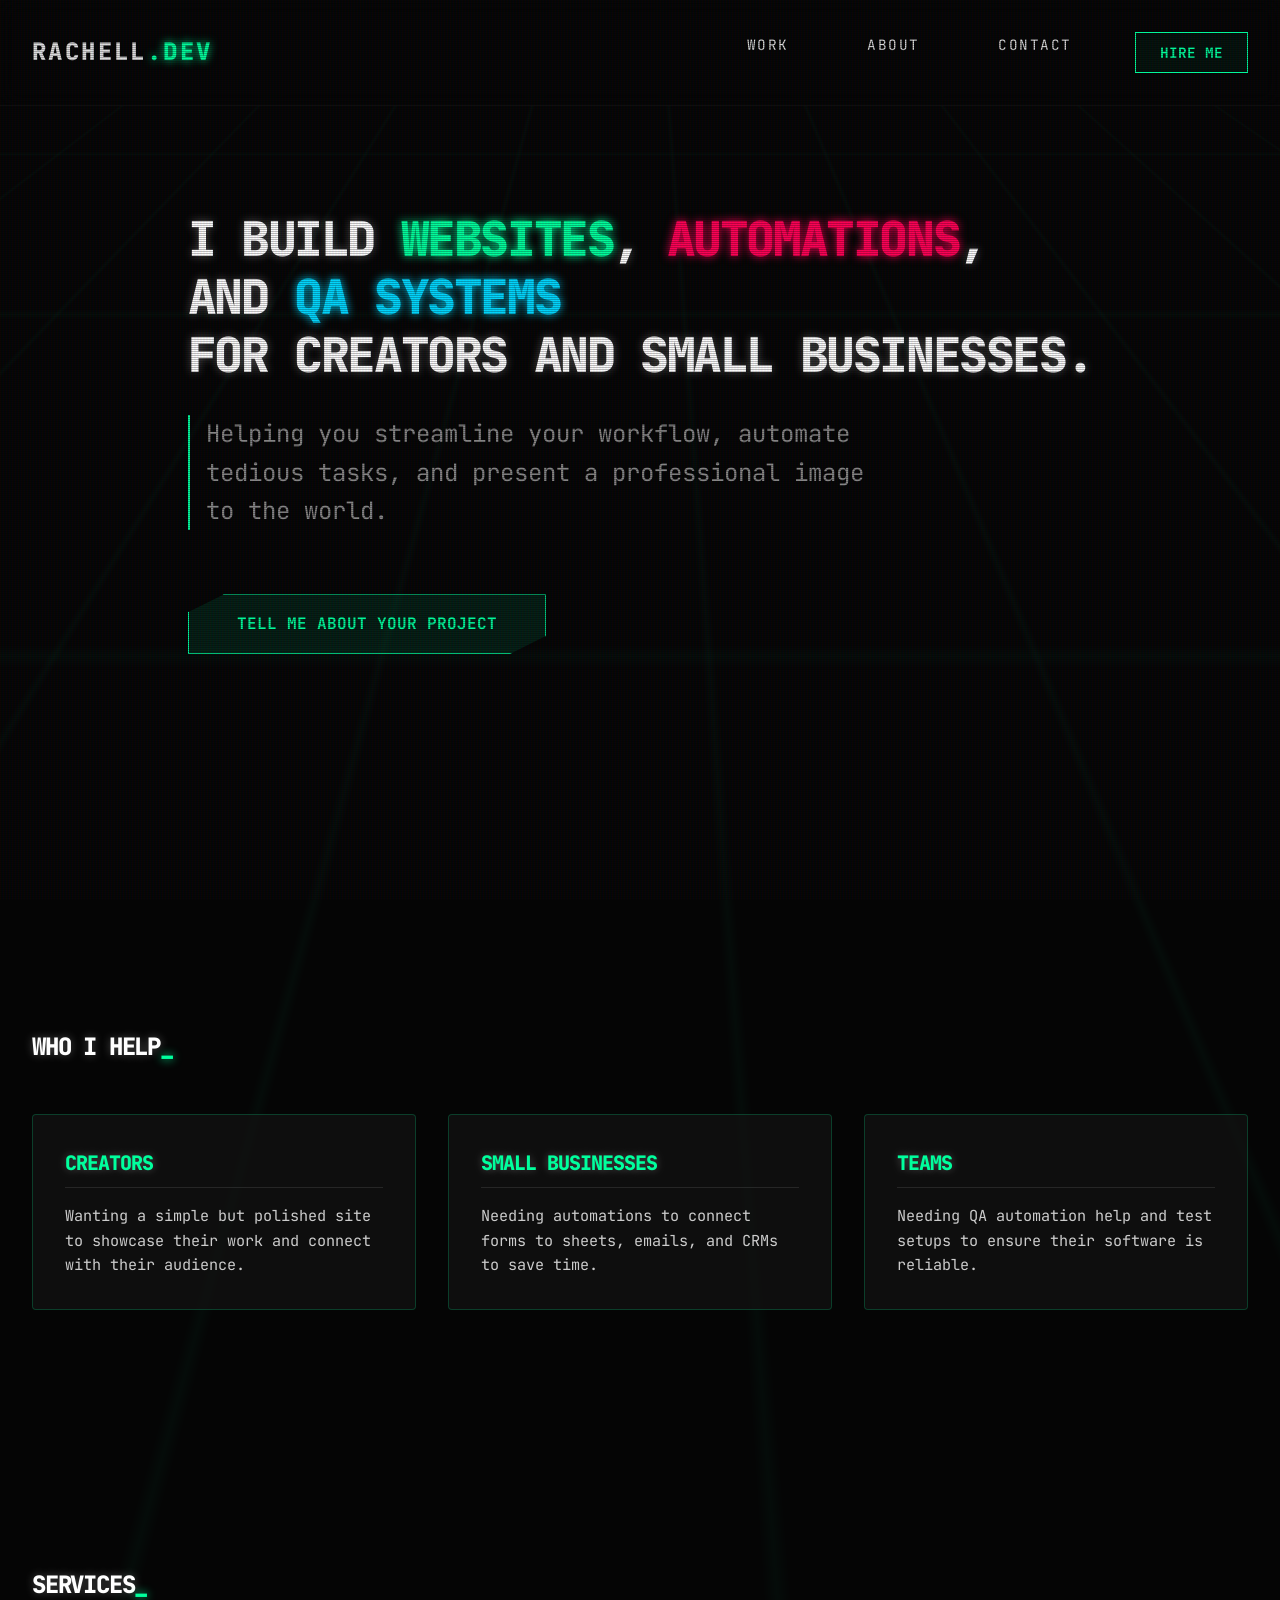
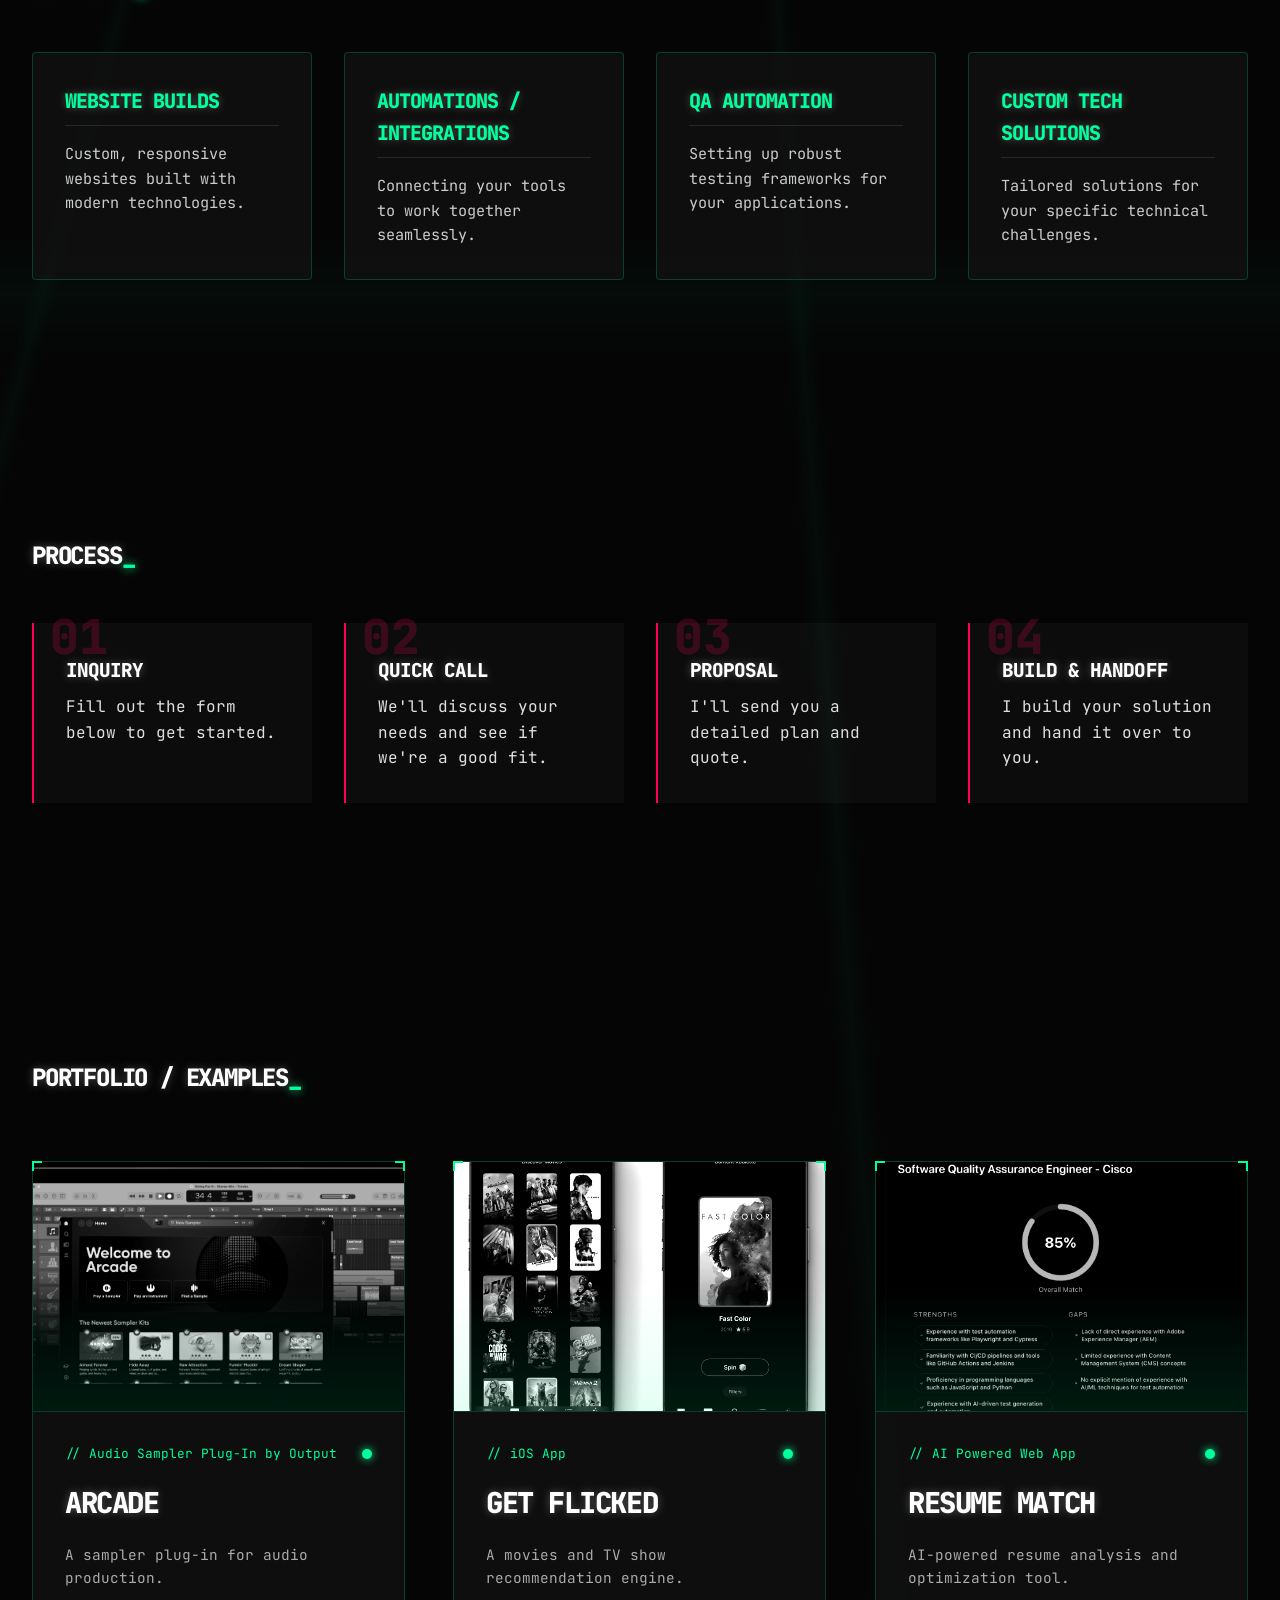
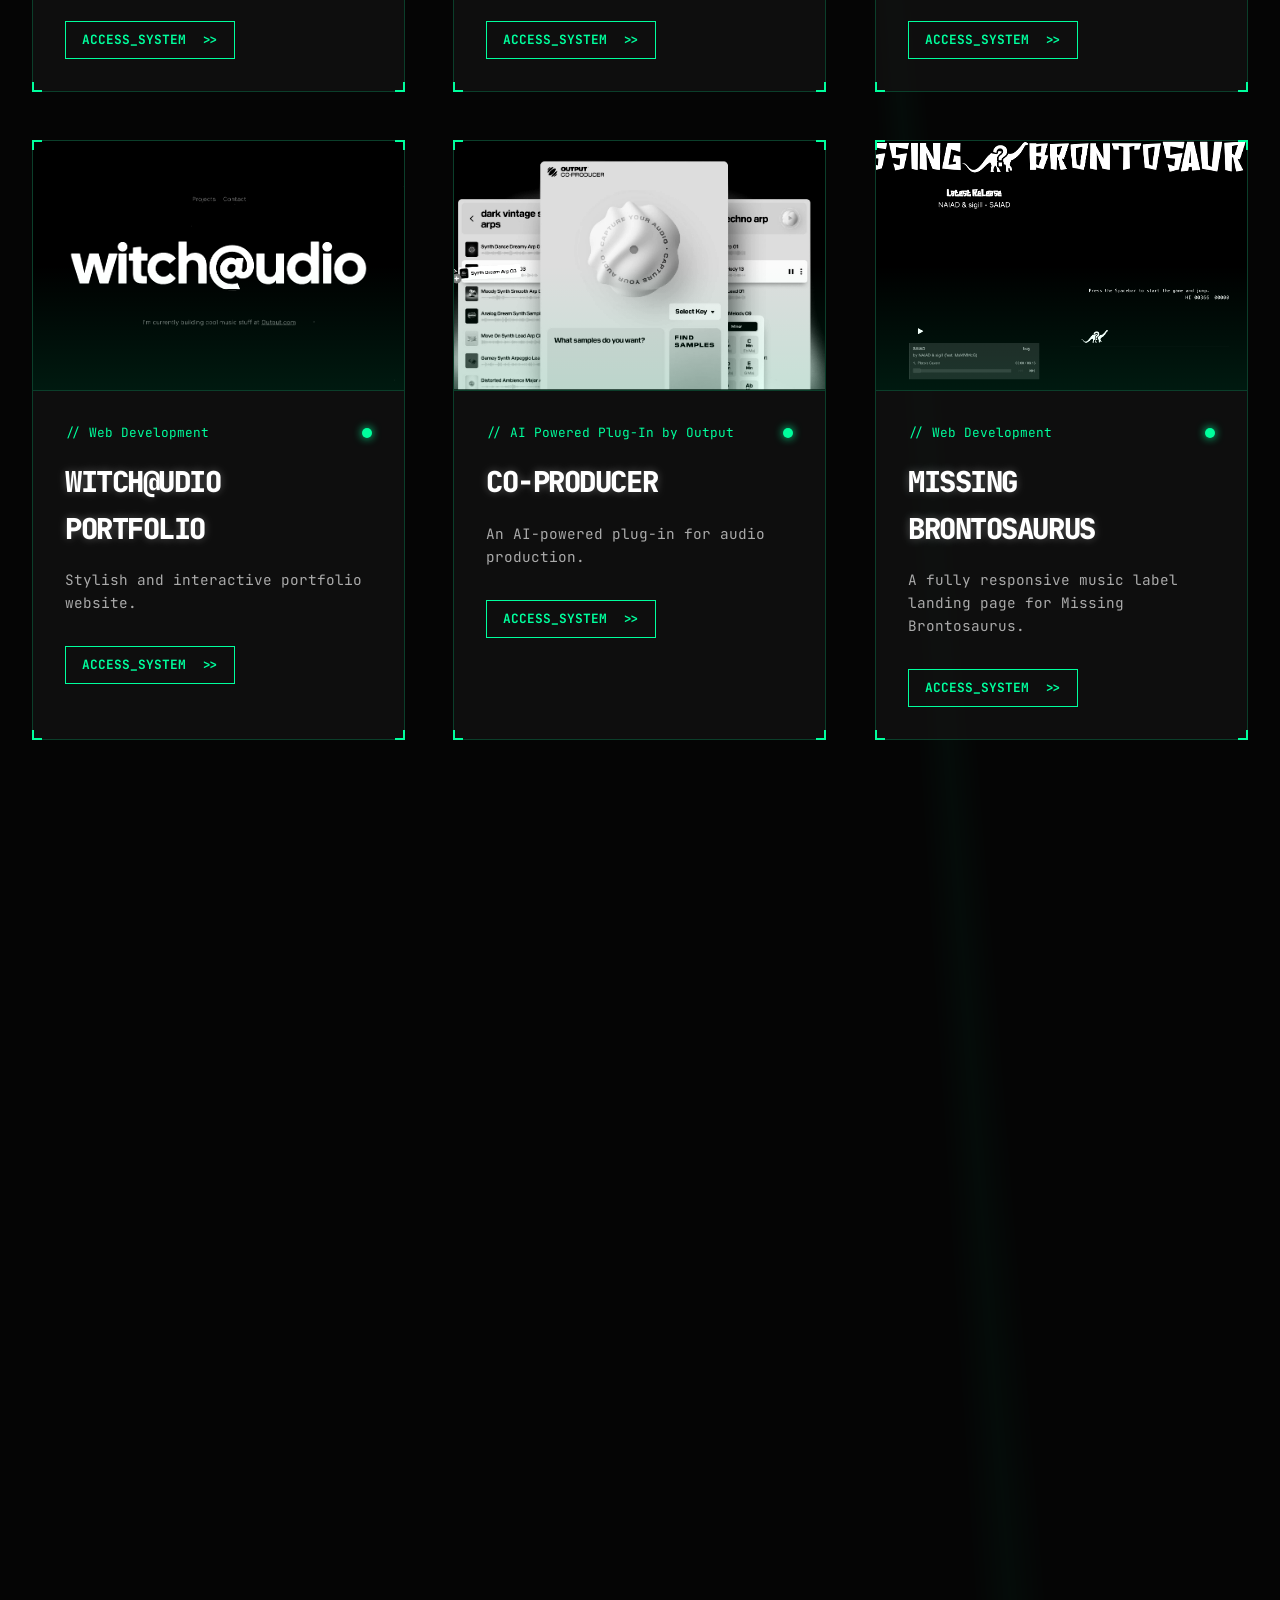
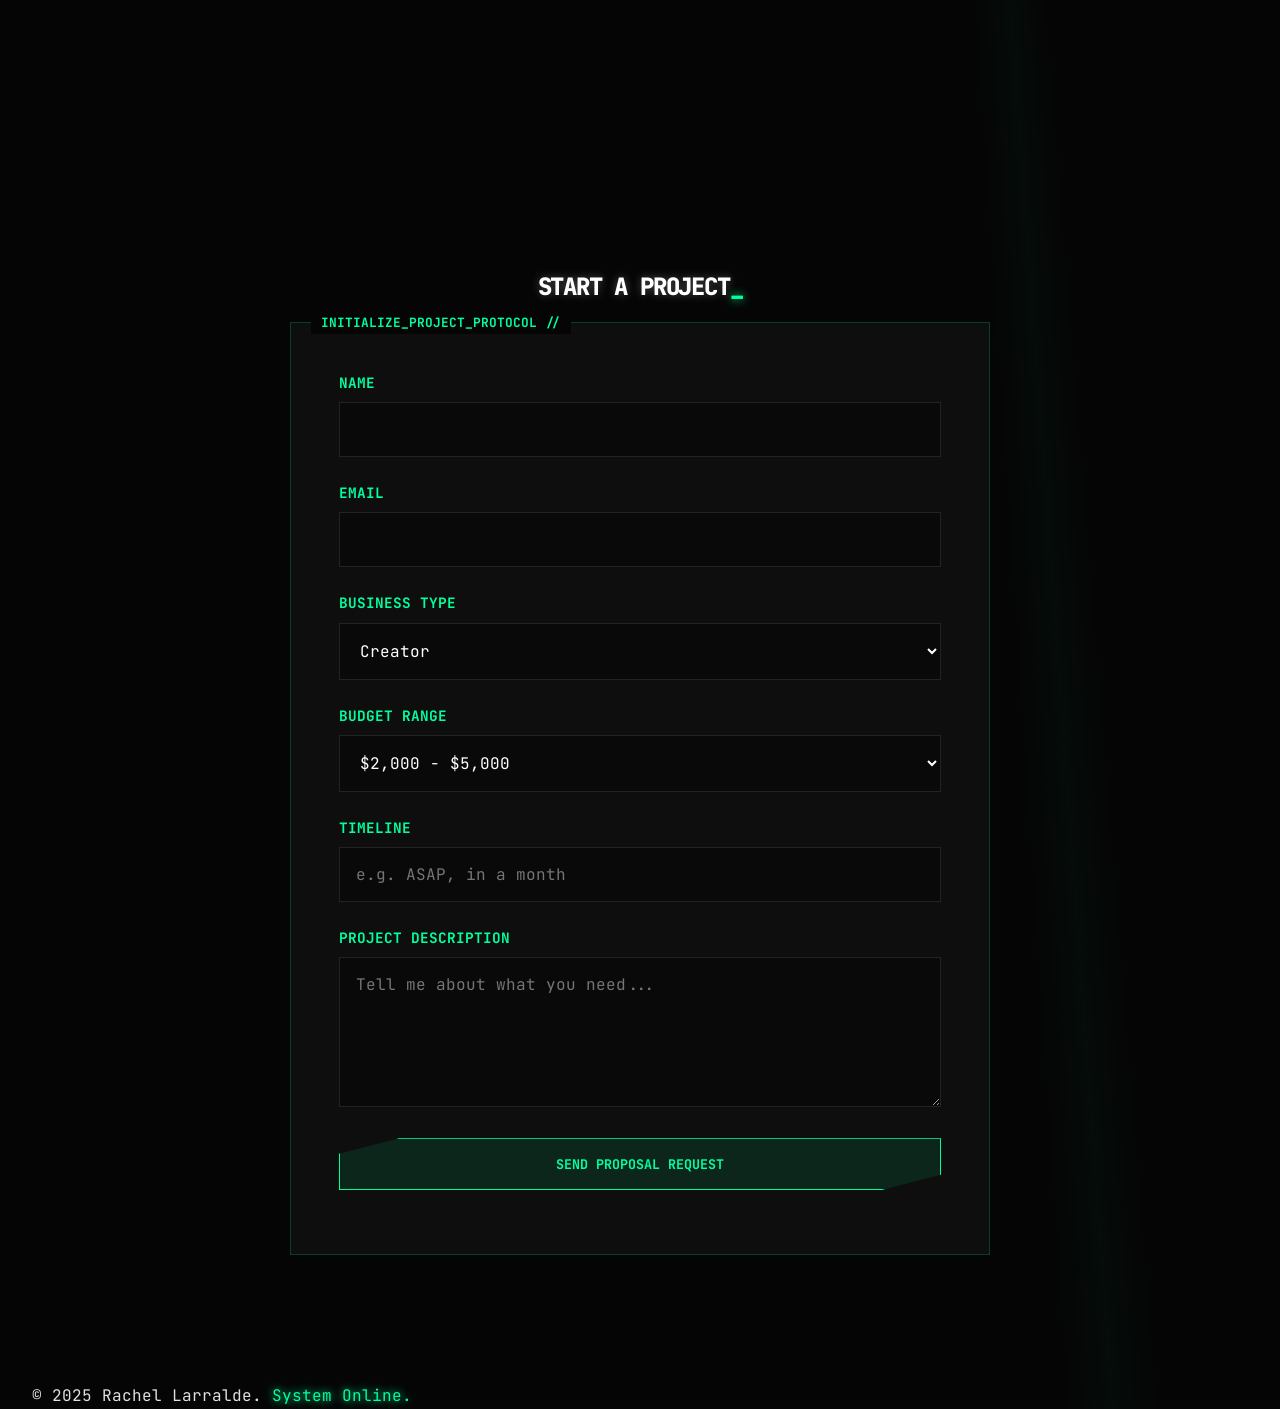
==== hire-me/index.html @ e7a59b4c "feat: add dedicated 'Hire Me' page with contact form, n8n workflow integration, and supporting style" ====
<!DOCTYPE html>
<html lang="en">

<head>
    <meta charset="UTF-8" />
    <meta name="viewport" content="width=device-width, initial-scale=1.0" />
    <meta name="description" content="Hire Rachel Larralde for web development, automations, and QA systems." />
    <meta name="author" content="Rachel Larralde" />
    <link rel="icon" href="/favicon.png" />
    <title>Hire Me | Rachell.dev</title>
    <!-- Google Fonts - Space Mono -->
    <link rel="preconnect" href="https://fonts.googleapis.com" />
    <link rel="preconnect" href="https://fonts.gstatic.com" crossorigin />
    <link href="https://fonts.googleapis.com/css2?family=Space+Mono:ital,wght@0,400;0,700;1,400&display=swap"
        rel="stylesheet" />
    <!-- New Modern Styles -->
    <link rel="stylesheet" href="../css/modern-styles.css" />
</head>

<body>
    <header class="site-header">
        <div class="container">
            <div class="header-content">
                <div class="logo">
                    <a href="/" class="logo-link">
                        <span class="logo-text">RACHELL<span class="text-accent">.DEV</span></span>
                    </a>
                </div>
                <nav class="main-nav">
                    <ul class="nav-list">
                        <li class="nav-item"><a href="/#work" class="nav-link">WORK</a></li>
                        <li class="nav-item"><a href="/#about" class="nav-link">ABOUT</a></li>
                        <li class="nav-item"><a href="#form" class="nav-link">CONTACT</a></li>
                        <li class="nav-item"><a href="/hire-me/" class="nav-btn">HIRE ME</a></li>
                    </ul>
                </nav>
            </div>
        </div>
    </header>

    <main>
        <section id="hero" class="hero-section">
            <div class="container">
                <div class="hero-content">
                    <h1 class="hero-title" style="font-size: 3rem; line-height: 1.2;">
                        I build <span class="text-accent">websites</span>, <span
                            class="text-secondary">automations</span>, <br>and <span class="text-tertiary">QA
                            systems</span><br> for creators and small businesses.
                    </h1>
                    <p class="hero-tagline">
                        Helping you streamline your workflow, automate tedious tasks, and present a professional image
                        to the world.
                    </p>
                    <div class="hero-cta">
                        <a href="#form" class="btn">Tell me about your project</a>
                    </div>

                    <!-- Decorative Elements -->
                    <div class="hero-decoration">
                        <!-- Can add SVG or CSS shapes here later -->
                    </div>
                </div>
            </div>
        </section>

        <section id="who-i-help">
            <div class="container">
                <h2 class="section-title">WHO I HELP<span class="text-accent">_</span></h2>
                <div class="services-grid">
                    <div class="service-card">
                        <h3 class="service-title">Creators</h3>
                        <p class="service-description">Wanting a simple but polished site to showcase their work and
                            connect with their audience.</p>
                    </div>
                    <div class="service-card">
                        <h3 class="service-title">Small Businesses</h3>
                        <p class="service-description">Needing automations to connect forms to sheets, emails, and CRMs
                            to save time.</p>
                    </div>
                    <div class="service-card">
                        <h3 class="service-title">Teams</h3>
                        <p class="service-description">Needing QA automation help and test setups to ensure their
                            software is reliable.</p>
                    </div>
                </div>
            </div>
        </section>

        <section id="services">
            <div class="container">
                <h2 class="section-title">SERVICES<span class="text-accent">_</span></h2>
                <div class="services-grid">
                    <div class="service-card">
                        <h3 class="service-title">Website Builds</h3>
                        <p class="service-description">Custom, responsive websites built with modern technologies.</p>
                    </div>
                    <div class="service-card">
                        <h3 class="service-title">Automations / Integrations</h3>
                        <p class="service-description">Connecting your tools to work together seamlessly.</p>
                    </div>
                    <div class="service-card">
                        <h3 class="service-title">QA Automation</h3>
                        <p class="service-description">Setting up robust testing frameworks for your applications.</p>
                    </div>
                    <div class="service-card">
                        <h3 class="service-title">Custom Tech Solutions</h3>
                        <p class="service-description">Tailored solutions for your specific technical challenges.</p>
                    </div>
                </div>
            </div>
        </section>

        <section id="process">
            <div class="container">
                <h2 class="section-title">PROCESS<span class="text-accent">_</span></h2>
                <div class="process-steps">
                    <div class="process-step">
                        <h3 class="process-title">Inquiry</h3>
                        <p>Fill out the form below to get started.</p>
                    </div>
                    <div class="process-step">
                        <h3 class="process-title">Quick Call</h3>
                        <p>We'll discuss your needs and see if we're a good fit.</p>
                    </div>
                    <div class="process-step">
                        <h3 class="process-title">Proposal</h3>
                        <p>I'll send you a detailed plan and quote.</p>
                    </div>
                    <div class="process-step">
                        <h3 class="process-title">Build & Handoff</h3>
                        <p>I build your solution and hand it over to you.</p>
                    </div>
                </div>
            </div>
        </section>

        <section id="portfolio" class="work-section">
            <div class="container">
                <h2 class="section-title">PORTFOLIO / EXAMPLES<span class="text-accent">_</span></h2>
                <div id="projects-grid" class="projects-grid">
                    <!-- Placeholder for projects loaded by JS -->
                    <p>Loading examples...</p>
                </div>
            </div>
        </section>

        <section id="faq">
            <div class="container">
                <h2 class="section-title">FAQ<span class="text-accent">_</span></h2>
                <div class="faq-grid">
                    <div class="faq-item">
                        <span class="faq-question">What is your typical timeline?</span>
                        <p class="faq-answer">Timelines vary by project, but simple sites take 1-2 weeks, while complex
                            automations or QA setups may take 3-4 weeks.</p>
                    </div>
                    <div class="faq-item">
                        <span class="faq-question">What is your pricing ballpark?</span>
                        <p class="faq-answer">I offer project-based pricing generally ranging from $2k to $10k. Cost is
                            dependent on scope and complexity, and I am always open to negotiation to find a solution
                            that works for you.</p>
                    </div>
                    <div class="faq-item">
                        <span class="faq-question">What is your tech stack?</span>
                        <p class="faq-answer">I can code in any tech stack that the project needs. Whether it's modern
                            web frameworks, specific backend languages, or unique automation tools, I adapt to what your
                            project requires.</p>
                    </div>
                    <div class="faq-item">
                        <span class="faq-question">How do you work?</span>
                        <p class="faq-answer">I work asynchronously with regular updates. Communication is key.</p>
                    </div>
                </div>
            </div>
        </section>

        <section id="form" class="contact-section" style="display: block; padding-top: 4rem;">
            <div class="container">
                <h2 class="section-title" style="text-align: center;">START A PROJECT<span class="text-accent">_</span>
                </h2>
                <div class="hire-form-container">
                    <form id="hire-me-form">
                        <div class="form-group">
                            <label class="form-label">Name</label>
                            <input type="text" name="name" class="form-input" required>
                        </div>
                        <div class="form-group">
                            <label class="form-label">Email</label>
                            <input type="email" name="email" class="form-input" required>
                        </div>
                        <div class="form-group">
                            <label class="form-label">Business Type</label>
                            <select name="businessType" class="form-select">
                                <option value="creator">Creator</option>
                                <option value="small-business">Small Business</option>
                                <option value="team">Team / Company</option>
                                <option value="other">Other</option>
                            </select>
                        </div>
                        <div class="form-group">
                            <label class="form-label">Budget Range</label>
                            <select name="budget" class="form-select">
                                <option value="$2,000 - $5,000">$2,000 - $5,000</option>
                                <option value="$5,000 - $10,000">$5,000 - $10,000</option>
                                <option value="$10,000+">$10,000+</option>
                                <option value="Negotiable">Negotiable</option>
                            </select>
                        </div>
                        <div class="form-group">
                            <label class="form-label">Timeline</label>
                            <input type="text" name="timeline" class="form-input" placeholder="e.g. ASAP, in a month">
                        </div>
                        <div class="form-group">
                            <label class="form-label">Project Description</label>
                            <textarea name="message" class="form-textarea"
                                placeholder="Tell me about what you need..."></textarea>
                        </div>
                        <button type="submit" class="btn" id="submit-btn" style="width: 100%;">SEND PROPOSAL REQUEST</button>
                        <div id="form-status" style="margin-top: 1rem; text-align: center;"></div>
                    </form>
                </div>
            </div>
        </section>

        <script>
            // N8N Webhook URL - Replace with your actual production webhook URL
            const N8N_WEBHOOK_URL = 'https://rachelldev.app.n8n.cloud/webhook/hire-me';

            document.getElementById('hire-me-form').addEventListener('submit', async (e) => {
                e.preventDefault();

                const form = e.target;
                const submitBtn = document.getElementById('submit-btn');
                const statusDiv = document.getElementById('form-status');

                // Disable button and show loading
                submitBtn.disabled = true;
                submitBtn.textContent = 'SENDING...';
                statusDiv.innerHTML = '';

                // Collect form data
                const formData = new FormData(form);
                const data = {
                    name: formData.get('name'),
                    email: formData.get('email'),
                    businessType: formData.get('businessType'),
                    budget: formData.get('budget'),
                    timeline: formData.get('timeline') || 'Not specified',
                    message: formData.get('message') || 'No description provided'
                };

                try {
                    const response = await fetch(N8N_WEBHOOK_URL, {
                        method: 'POST',
                        headers: {
                            'Content-Type': 'application/json',
                        },
                        body: JSON.stringify(data)
                    });

                    const result = await response.json();

                    if (response.ok && result.success) {
                        statusDiv.innerHTML = '<p style="color: var(--color-accent);">✓ ' + result.message + '</p>';
                        form.reset();
                    } else {
                        throw new Error(result.message || 'Something went wrong');
                    }
                } catch (error) {
                    statusDiv.innerHTML = '<p style="color: #ff6b6b;">✗ ' + error.message + '. You can also email me directly at <a href="mailto:hello@rachell.dev" style="color: var(--color-accent);">hello@rachell.dev</a></p>';
                } finally {
                    submitBtn.disabled = false;
                    submitBtn.textContent = 'SEND PROPOSAL REQUEST';
                }
            });
        </script>
    </main>

    <footer class="site-footer">
        <div class="container">
            <p>&copy; 2025 Rachel Larralde. <span class="text-accent">System Online.</span></p>
        </div>
    </footer>

    <script src="../js/modern-main.js" type="module"></script>
</body>

</html>
---- css/modern-styles.css ----
/* Modern Portfolio Styles - Cyberpunk/Terminal Theme */
@import url('https://fonts.googleapis.com/css2?family=JetBrains+Mono:wght@400;700;800&display=swap');

:root {
    /* Color Palette */
    --bg-color: #050505;
    --text-color: #e0e0e0;
    --accent-primary: #00ff9d; /* Neon Green */
    --accent-secondary: #ff0055; /* Neon Red/Pink */
    --accent-tertiary: #00d8ff; /* Cyan */
    --grid-color: rgba(0, 255, 157, 0.05);
    --card-bg: rgba(20, 20, 20, 0.6);
    --card-border: rgba(0, 255, 157, 0.2);
    
    /* Typography */
    --font-mono: 'JetBrains Mono', 'Space Mono', monospace;
}

* {
    box-sizing: border-box;
    margin: 0;
    padding: 0;
}

body {
    background-color: var(--bg-color);
    color: var(--text-color);
    font-family: var(--font-mono);
    line-height: 1.6;
    overflow-x: hidden;
    cursor: crosshair; /* Cool cursor */
}

/* CRT Scanline Effect */
body::after {
    content: " ";
    display: block;
    position: fixed;
    top: 0;
    left: 0;
    bottom: 0;
    right: 0;
    background: linear-gradient(rgba(18, 16, 16, 0) 50%, rgba(0, 0, 0, 0.25) 50%), linear-gradient(90deg, rgba(255, 0, 0, 0.06), rgba(0, 255, 0, 0.02), rgba(0, 0, 255, 0.06));
    z-index: 9999;
    background-size: 100% 2px, 3px 100%;
    pointer-events: none;
}

/* Background Grid Effect */
body::before {
    content: "";
    position: fixed;
    top: 0;
    left: 0;
    width: 100%;
    height: 100%;
    background-image: 
        linear-gradient(var(--grid-color) 1px, transparent 1px),
        linear-gradient(90deg, var(--grid-color) 1px, transparent 1px);
    background-size: 50px 50px;
    z-index: -1;
    pointer-events: none;
    transform: perspective(500px) rotateX(60deg) translateY(-100px) scale(2);
    transform-origin: top center;
    opacity: 0.5;
}

/* Typography Utilities */
h1, h2, h3, h4, h5, h6 {
    font-weight: 800;
    text-transform: uppercase;
    letter-spacing: -0.05em;
    margin-bottom: 1rem;
    color: #fff;
    text-shadow: 0 0 10px rgba(255, 255, 255, 0.3);
}

a {
    color: inherit;
    text-decoration: none;
    transition: all 0.3s ease;
}

.container {
    max-width: 1400px;
    margin: 0 auto;
    padding: 0 2rem;
}

/* Buttons */
.btn {
    display: inline-block;
    padding: 1rem 3rem;
    border: 1px solid var(--accent-primary);
    color: var(--accent-primary);
    font-family: var(--font-mono);
    font-weight: 700;
    text-transform: uppercase;
    cursor: pointer;
    transition: all 0.3s ease;
    background: rgba(0, 255, 157, 0.1);
    position: relative;
    overflow: hidden;
    clip-path: polygon(10% 0, 100% 0, 100% 70%, 90% 100%, 0 100%, 0 30%);
}

.btn:hover {
    background: var(--accent-primary);
    color: var(--bg-color);
    box-shadow: 0 0 30px rgba(0, 255, 157, 0.6);
    text-shadow: none;
}

.nav-btn {
    display: inline-block;
    padding: 0.5rem 1.5rem;
    border: 1px solid var(--accent-primary);
    color: var(--accent-primary);
    font-family: var(--font-mono);
    font-weight: 700;
    text-transform: uppercase;
    cursor: pointer;
    transition: all 0.3s ease;
    background: rgba(0, 255, 157, 0.05); /* Slightly less opaque than btn */
    font-size: 0.9rem;
}

.nav-btn:hover {
    background: var(--accent-primary);
    color: var(--bg-color);
    box-shadow: 0 0 15px rgba(0, 255, 157, 0.4);
}

/* Utility Classes */
.text-accent { color: var(--accent-primary); text-shadow: 0 0 10px var(--accent-primary); }
.text-secondary { color: var(--accent-secondary); text-shadow: 0 0 10px var(--accent-secondary); }
.text-tertiary { color: var(--accent-tertiary); text-shadow: 0 0 10px var(--accent-tertiary); }

/* Sections */
section {
    padding: 8rem 0;
    position: relative;
}

/* Header */
.site-header {
    padding: 2rem 0;
    position: fixed;
    top: 0;
    width: 100%;
    background: rgba(5, 5, 5, 0.8);
    backdrop-filter: blur(10px);
    z-index: 1000;
    border-bottom: 1px solid rgba(255, 255, 255, 0.05);
}

.header-content {
    display: flex;
    justify-content: space-between;
    align-items: center;
}

.logo-text {
    font-size: 1.5rem;
    font-weight: 800;
    letter-spacing: 0.1em;
}

.nav-list {
    display: flex;
    list-style: none;
    gap: 3rem;
}

.nav-link {
    font-size: 0.9rem;
    text-transform: uppercase;
    letter-spacing: 0.1em;
    position: relative;
}

.nav-link::before {
    content: '[';
    margin-right: 5px;
    opacity: 0;
    color: var(--accent-primary);
    transition: opacity 0.3s;
}

.nav-link::after {
    content: ']';
    margin-left: 5px;
    opacity: 0;
    color: var(--accent-primary);
    transition: opacity 0.3s;
}

.nav-link:hover::before,
.nav-link:hover::after {
    opacity: 1;
}

.nav-link:hover {
    color: var(--accent-primary);
    text-shadow: 0 0 10px var(--accent-primary);
}

/* Hero Section */
.hero-section {
    min-height: 100vh;
    display: flex;
    align-items: center;
    justify-content: center;
    text-align: left;
    padding-top: 100px;
    overflow: hidden;
}

.hero-title {
    font-size: 7rem;
    line-height: 0.9;
    margin-bottom: 2rem;
    position: relative;
    z-index: 2;
}

.hero-title-line {
    display: block;
    transition: transform 0.2s ease-out;
}

.hero-tagline {
    font-size: 1.5rem;
    max-width: 700px;
    margin-bottom: 4rem;
    color: #888;
    border-left: 2px solid var(--accent-primary);
    padding-left: 1rem;
}

/* Projects Grid */
.projects-grid {
    display: grid;
    grid-template-columns: repeat(auto-fit, minmax(350px, 1fr));
    gap: 3rem;
    margin-top: 4rem;
}

.project-card {
    background: var(--card-bg);
    border: 1px solid var(--card-border);
    position: relative;
    transition: transform 0.1s ease-out;
    transform-style: preserve-3d;
}

.project-media {
    height: 250px;
    overflow: hidden;
    position: relative;
    border-bottom: 1px solid var(--card-border);
}

.project-media img {
    width: 100%;
    height: 100%;
    object-fit: cover;
    transition: transform 0.5s ease;
    filter: grayscale(100%) contrast(1.2);
}

.project-card:hover .project-media img {
    transform: scale(1.1);
    filter: grayscale(0%) contrast(1);
}

.media-overlay {
    position: absolute;
    top: 0;
    left: 0;
    width: 100%;
    height: 100%;
    background: linear-gradient(to bottom, transparent 50%, rgba(0, 255, 157, 0.1));
    pointer-events: none;
}

.project-content {
    padding: 2rem;
    position: relative;
}

.project-header {
    display: flex;
    justify-content: space-between;
    align-items: center;
    margin-bottom: 1rem;
}

.project-category {
    font-size: 0.8rem;
    color: var(--accent-primary);
}

.project-status {
    width: 10px;
    height: 10px;
    background: var(--accent-primary);
    border-radius: 50%;
    box-shadow: 0 0 10px var(--accent-primary);
    animation: blink 2s infinite;
}

@keyframes blink {
    0%, 100% { opacity: 1; }
    50% { opacity: 0.3; }
}

.project-title {
    font-size: 1.8rem;
    margin-bottom: 1rem;
    color: #fff;
}

.project-description {
    color: #aaa;
    font-size: 0.9rem;
    margin-bottom: 2rem;
    min-height: 3em;
}

.project-link {
    display: inline-flex;
    align-items: center;
    gap: 1rem;
    font-weight: 700;
    color: var(--accent-primary);
    border: 1px solid var(--accent-primary);
    padding: 0.5rem 1rem;
    text-transform: uppercase;
    font-size: 0.8rem;
    transition: all 0.3s ease;
}

.project-link:hover {
    background: var(--accent-primary);
    color: #000;
    box-shadow: 0 0 15px var(--accent-primary);
}

/* Card Decorations (Corner bits) */
.card-decoration {
    position: absolute;
    width: 10px;
    height: 10px;
    border: 2px solid var(--accent-primary);
    transition: all 0.3s ease;
}

.top-left { top: -1px; left: -1px; border-right: none; border-bottom: none; }
.top-right { top: -1px; right: -1px; border-left: none; border-bottom: none; }
.bottom-left { bottom: -1px; left: -1px; border-right: none; border-top: none; }
.bottom-right { bottom: -1px; right: -1px; border-left: none; border-top: none; }

.project-card:hover .card-decoration {
    width: 20px;
    height: 20px;
    box-shadow: 0 0 10px var(--accent-primary);
}

/* Skills Section - Terminal Card */
.skills-section {
    margin-top: 4rem;
}

.skills-title {
    color: #666;
    font-size: 1.5rem;
    margin-bottom: 2rem;
    text-align: center;
}

.skills-terminal-card {
    max-width: 900px;
    margin: 0 auto;
    background: var(--card-bg);
    border: 1px solid var(--card-border);
    padding: 2rem;
    position: relative;
    box-shadow: 0 0 20px rgba(0, 0, 0, 0.5);
}

.skills-terminal-card::before {
    content: "SYSTEM_SPECS //";
    position: absolute;
    top: -12px;
    left: 20px;
    background: var(--bg-color);
    padding: 0 10px;
    color: var(--accent-primary);
    font-size: 0.8rem;
    font-weight: bold;
}

.skill-row {
    border-bottom: 1px solid rgba(255, 255, 255, 0.05);
    transition: all 0.3s ease;
}

.skill-row:last-child {
    border-bottom: none;
}

.skill-header {
    display: flex;
    align-items: center;
    padding: 1.5rem 1rem;
    cursor: pointer;
    transition: all 0.3s ease;
}

.skill-row:hover .skill-header {
    background: rgba(0, 255, 157, 0.05);
}

.skill-index {
    color: #555;
    margin-right: 1.5rem;
    font-size: 0.9rem;
}

.skill-category-name {
    margin: 0;
    font-size: 1.1rem;
    color: #ddd;
    transition: color 0.3s ease;
}

.skill-row:hover .skill-category-name {
    color: var(--accent-primary);
    text-shadow: 0 0 10px rgba(0, 255, 157, 0.5);
}

.skill-decoration-line {
    flex-grow: 1;
    height: 1px;
    background: rgba(255, 255, 255, 0.1);
    margin: 0 1.5rem;
    position: relative;
}

.skill-row:hover .skill-decoration-line {
    background: var(--accent-primary);
    box-shadow: 0 0 5px var(--accent-primary);
}

.skill-toggle {
    color: var(--accent-primary);
    font-weight: bold;
    transition: transform 0.3s ease;
}

.skill-row:hover .skill-toggle {
    transform: rotate(90deg);
}

.skill-content {
    max-height: 0;
    overflow: hidden;
    transition: max-height 0.5s cubic-bezier(0.4, 0, 0.2, 1);
    opacity: 0;
}

.skill-row:hover .skill-content {
    max-height: 300px;
    opacity: 1;
}

.skill-tags-wrapper {
    padding: 0 1rem 1.5rem 3.5rem; /* Indent to align with text */
    display: flex;
    flex-wrap: wrap;
    gap: 0.8rem;
}

.skill-pill {
    background: rgba(255, 255, 255, 0.05);
    border: 1px solid rgba(255, 255, 255, 0.1);
    padding: 0.4rem 0.8rem;
    font-size: 0.85rem;
    color: #aaa;
    transition: all 0.2s ease;
}

.skill-pill:hover {
    background: var(--accent-primary);
    color: #000;
    border-color: var(--accent-primary);
    box-shadow: 0 0 10px var(--accent-primary);
    transform: translateY(-2px);
}

/* Contact Section */
.contact-section {
    display: flex;
    align-items: center;
    justify-content: center;
    min-height: 60vh;
}

.contact-card-wrapper {
    display: flex;
    justify-content: center;
    width: 100%;
}

.contact-card {
    background: var(--card-bg);
    border: 1px solid var(--accent-primary);
    padding: 4rem;
    text-align: center;
    max-width: 600px;
    width: 100%;
    position: relative;
    box-shadow: 0 0 30px rgba(0, 255, 157, 0.1);
}

.contact-card::before {
    content: "";
    position: absolute;
    top: -5px;
    left: -5px;
    right: -5px;
    bottom: -5px;
    border: 1px solid var(--accent-primary);
    opacity: 0.3;
    z-index: -1;
}

.contact-email {
    font-size: 1.5rem;
    margin: 2rem 0;
    color: #fff;
}

.contact-btn {
    margin-top: 1rem;
}

/* Animations */
.fade-in-section {
    opacity: 0;
    transform: translateY(30px);
    transition: opacity 0.8s ease-out, transform 0.8s ease-out;
    will-change: opacity, transform;
}

.fade-in-section.visible {
    opacity: 1;
    transform: none;
}

/* Mobile Responsive */
@media (max-width: 768px) {
    .hero-title {
        font-size: 3rem;
    }
    
    .nav-list {
        display: none; /* Need to implement mobile menu later */
    }
    
    .contact-card {
        padding: 2rem;
    }
    
    .contact-email {
        font-size: 1.2rem;
    }
    
    .skill-tags-wrapper {
        padding-left: 1rem;
    }
}

/* Hire Me Page Styles */

/* Services Grid */
.services-grid {
    display: grid;
    grid-template-columns: repeat(auto-fit, minmax(280px, 1fr));
    gap: 2rem;
    margin-top: 3rem;
}

.service-card {
    background: var(--card-bg);
    border: 1px solid var(--card-border);
    padding: 2rem;
    transition: all 0.3s ease;
    border-radius: 4px; /* subtle rounding */
}

.service-card:hover {
    transform: translateY(-5px);
    border-color: var(--accent-primary);
    box-shadow: 0 5px 15px rgba(0, 255, 157, 0.1);
}

.service-title {
    color: var(--accent-primary);
    font-size: 1.25rem;
    margin-bottom: 1rem;
    border-bottom: 1px solid rgba(255, 255, 255, 0.1);
    padding-bottom: 0.5rem;
}

.service-description {
    color: #ccc;
    font-size: 0.95rem;
}

/* Process Section */
.process-steps {
    display: flex;
    justify-content: space-between;
    flex-wrap: wrap;
    gap: 2rem;
    margin-top: 3rem;
    counter-reset: process-counter;
}

.process-step {
    flex: 1;
    min-width: 200px;
    background: rgba(255, 255, 255, 0.03);
    padding: 2rem;
    border-left: 2px solid var(--accent-secondary);
    position: relative;
}

.process-step::before {
    counter-increment: process-counter;
    content: "0" counter(process-counter);
    position: absolute;
    top: -1.5rem;
    left: 1rem;
    font-size: 3rem;
    font-weight: 800;
    color: rgba(255, 0, 85, 0.2);
    z-index: -1;
}

.process-title {
    color: #fff;
    font-size: 1.2rem;
    margin-bottom: 0.5rem;
}

/* FAQ Section */
.faq-grid {
    display: grid;
    gap: 1.5rem;
    max-width: 800px;
    margin: 0 auto;
}

.faq-item {
    background: var(--card-bg);
    border: 1px solid var(--card-border);
    padding: 1.5rem;
}

.faq-question {
    color: var(--accent-primary);
    font-weight: bold;
    margin-bottom: 0.5rem;
    display: block;
}

.faq-answer {
    color: #ccc;
    font-size: 0.95rem;
}

/* Form Styles */
.hire-form-container {
    max-width: 700px;
    margin: 0 auto;
    background: var(--card-bg);
    border: 1px solid var(--card-border);
    padding: 3rem;
    position: relative;
}

.hire-form-container::before {
    content: "INITIALIZE_PROJECT_PROTOCOL //";
    position: absolute;
    top: -10px;
    left: 20px;
    background: var(--bg-color); /* Matches page bg to look like cutout */
    padding: 0 10px;
    color: var(--accent-primary);
    font-size: 0.8rem;
    font-weight: bold;
}

.form-group {
    margin-bottom: 1.5rem;
}

.form-label {
    display: block;
    margin-bottom: 0.5rem;
    color: var(--accent-primary);
    font-size: 0.9rem;
    font-weight: bold;
    text-transform: uppercase;
}

.form-input,
.form-select,
.form-textarea {
    width: 100%;
    padding: 1rem;
    background: rgba(0, 0, 0, 0.3);
    border: 1px solid rgba(255, 255, 255, 0.1);
    color: #fff;
    font-family: var(--font-mono);
    font-size: 1rem;
    transition: border-color 0.3s ease;
}

.form-input:focus,
.form-select:focus,
.form-textarea:focus {
    outline: none;
    border-color: var(--accent-primary);
    box-shadow: 0 0 10px rgba(0, 255, 157, 0.1);
}

.form-textarea {
    resize: vertical;
    min-height: 150px;
}
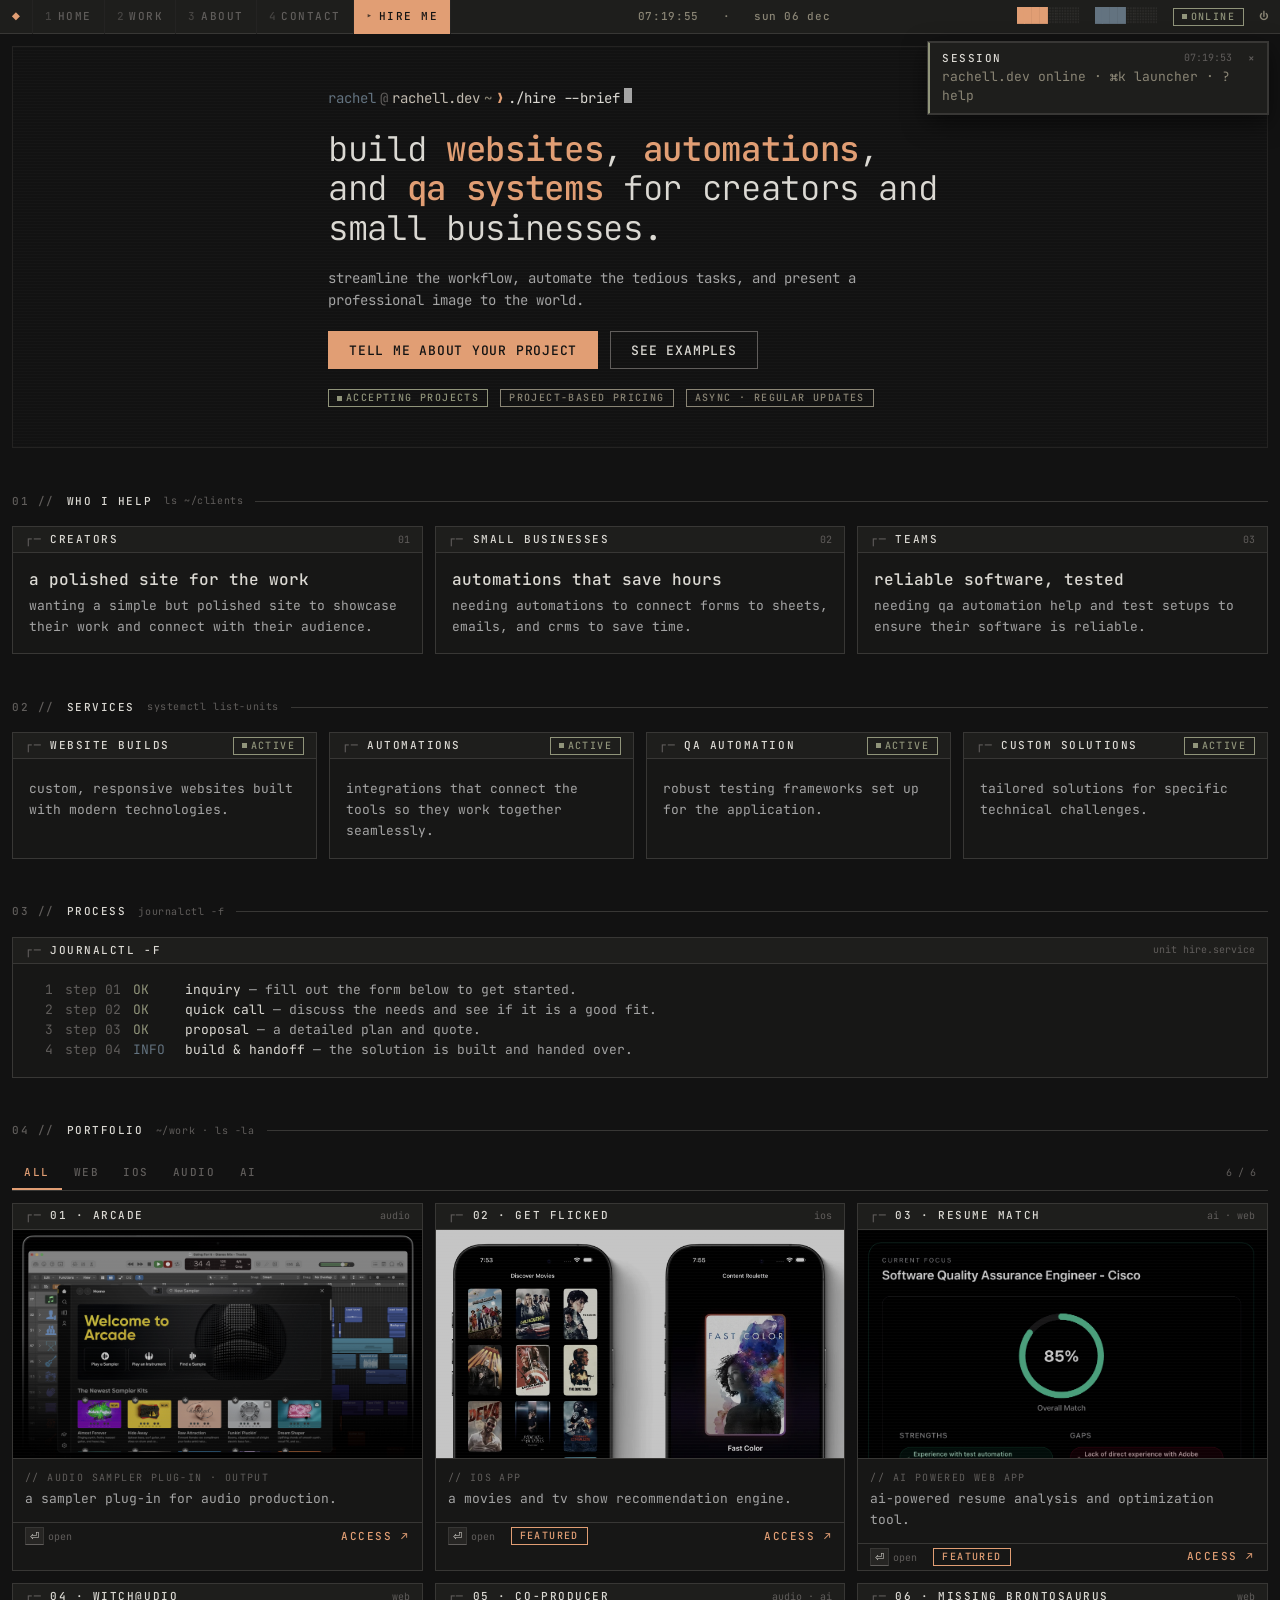
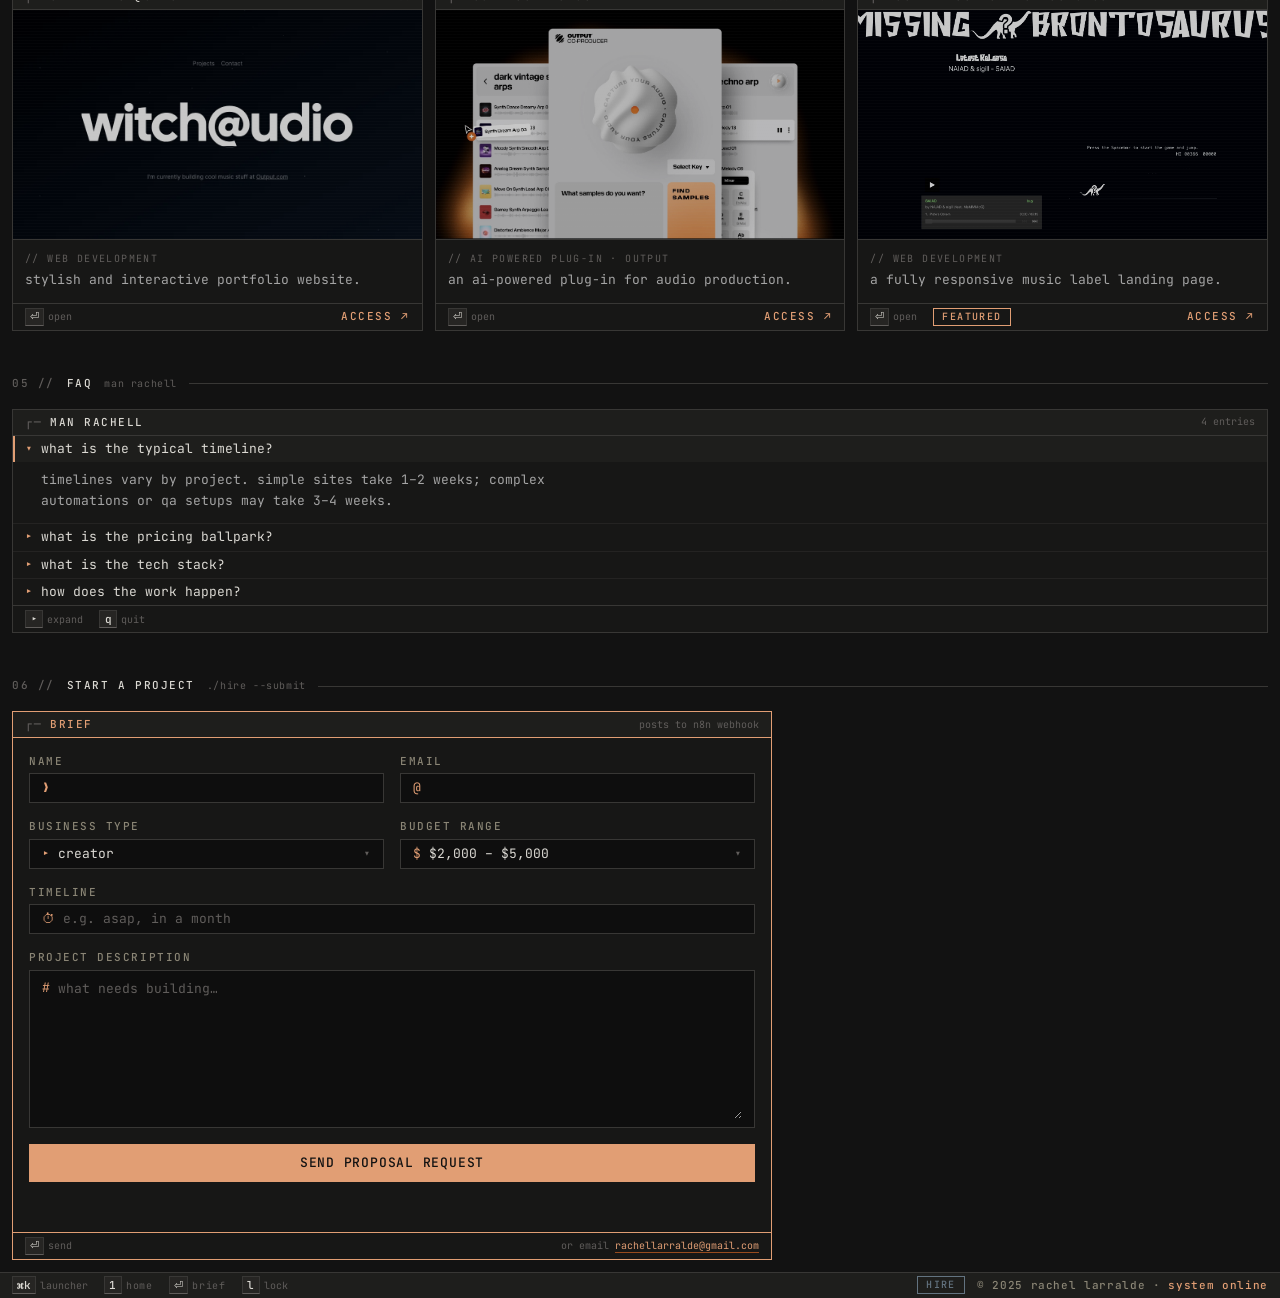
==== commit e4a6814f: "feat: redesign portfolio on the Rachell terminal design system Port the Batou/Rachell terminal desig" ====
--- a/hire-me/index.html
+++ b/hire-me/index.html
@@ -2,286 +2,152 @@
 <html lang="en">
 
 <head>
-    <meta charset="UTF-8" />
-    <meta name="viewport" content="width=device-width, initial-scale=1.0" />
-    <meta name="description" content="Hire Rachel Larralde for web development, automations, and QA systems." />
-    <meta name="author" content="Rachel Larralde" />
-    <link rel="icon" href="/favicon.png" />
-    <title>Hire Me | Rachell.dev</title>
-    <!-- Google Fonts - Space Mono -->
-    <link rel="preconnect" href="https://fonts.googleapis.com" />
-    <link rel="preconnect" href="https://fonts.gstatic.com" crossorigin />
-    <link href="https://fonts.googleapis.com/css2?family=Space+Mono:ital,wght@0,400;0,700;1,400&display=swap"
-        rel="stylesheet" />
-    <!-- New Modern Styles -->
-    <link rel="stylesheet" href="../css/modern-styles.css" />
+  <meta charset="UTF-8" />
+  <meta name="viewport" content="width=device-width, initial-scale=1.0" />
+  <meta name="description" content="Hire Rachel Larralde for web development, automations, and QA systems." />
+  <meta name="author" content="Rachel Larralde" />
+  <meta name="theme-color" content="#121212" />
+  <link rel="icon" href="/favicon.png" />
+  <title>hire // rachell.dev</title>
+  <link rel="preconnect" href="https://fonts.googleapis.com" />
+  <link rel="preconnect" href="https://fonts.gstatic.com" crossorigin />
+  <link rel="stylesheet" href="../css/rachell-tokens.css" />
+  <link rel="stylesheet" href="../css/rachell.css" />
 </head>
 
 <body>
-    <header class="site-header">
-        <div class="container">
-            <div class="header-content">
-                <div class="logo">
-                    <a href="/" class="logo-link">
-                        <span class="logo-text">RACHELL<span class="text-accent">.DEV</span></span>
-                    </a>
-                </div>
-                <nav class="main-nav">
-                    <ul class="nav-list">
-                        <li class="nav-item"><a href="/#work" class="nav-link">WORK</a></li>
-                        <li class="nav-item"><a href="/#about" class="nav-link">ABOUT</a></li>
-                        <li class="nav-item"><a href="#form" class="nav-link">CONTACT</a></li>
-                        <li class="nav-item"><a href="/hire-me/" class="nav-btn">HIRE ME</a></li>
-                    </ul>
-                </nav>
+  <header class="bar bar--top" id="topbar">
+    <div class="bar__cell bar__left">
+      <button class="bar__launch" id="launcher-btn" aria-label="open launcher" title="launcher ⌘k">◆</button>
+      <nav class="ws" aria-label="workspaces">
+        <a href="/#hero" class="ws__tab"><span class="ws__n">1</span><span class="lbl">home</span></a>
+        <a href="/#work" class="ws__tab"><span class="ws__n">2</span><span class="lbl">work</span></a>
+        <a href="/#about" class="ws__tab"><span class="ws__n">3</span><span class="lbl">about</span></a>
+        <a href="/#contact" class="ws__tab"><span class="ws__n">4</span><span class="lbl">contact</span></a>
+        <a href="/hire-me/" class="ws__tab ws__tab--hire is-active"><span class="ws__n">▸</span><span class="lbl">hire me</span></a>
+      </nav>
+    </div>
+    <div class="bar__cell bar__center"><span id="clock">--:--:--</span>&nbsp;·&nbsp;<span id="date"></span></div>
+    <div class="bar__cell bar__right">
+      <span id="bar-cpu" class="meter meter--sm" aria-hidden="true"></span>
+      <span id="bar-mem" class="meter meter--sm" aria-hidden="true"></span>
+      <span class="badge badge--ok badge--dot">online</span>
+      <button class="bar__icon" id="power-btn" aria-label="lock session" title="lock (l)">⏻</button>
+    </div>
+  </header>
+
+  <main class="desktop">
+    <section id="hero" class="screen" aria-label="brief">
+      <div class="panel panel--flush hero__banner" style="min-height:0">
+        <span class="panel__scan" aria-hidden="true"></span>
+        <div class="hero__inner brief">
+          <div class="term__line"><span class="p-user">rachel</span><span class="p-at">@</span><span class="p-host">rachell.dev</span><span class="p-cwd">~</span><span class="p-sym">❯</span><span class="p-cmd">./hire --brief</span><span class="cursor" aria-hidden="true"></span></div>
+          <h1 class="brief__h">build <span class="hl">websites</span>, <span class="hl">automations</span>, and <span class="hl">qa systems</span> for creators and small businesses.</h1>
+          <p class="brief__p">streamline the workflow, automate the tedious tasks, and present a professional image to the world.</p>
+          <div class="hero__cta">
+            <a href="#form" class="btn btn--lg">tell me about your project</a>
+            <a href="#portfolio" class="btn btn--lg btn--secondary">see examples</a>
+          </div>
+          <div class="hero__facts">
+            <span class="badge badge--ok badge--dot">accepting projects</span>
+            <span class="badge">project-based pricing</span>
+            <span class="badge">async · regular updates</span>
+          </div>
+        </div>
+      </div>
+    </section>
+
+    <section id="who-i-help" class="screen" aria-label="who i help">
+      <h2 class="screen__head"><span class="n">01 //</span> who i help <span class="m">ls ~/clients</span></h2>
+      <div class="tiles">
+        <section class="panel"><header class="panel__head"><span class="panel__title">creators</span><span class="panel__meta">01</span></header><div class="panel__body"><h3 class="svc__title">a polished site for the work</h3><p class="svc__desc">wanting a simple but polished site to showcase their work and connect with their audience.</p></div></section>
+        <section class="panel"><header class="panel__head"><span class="panel__title">small businesses</span><span class="panel__meta">02</span></header><div class="panel__body"><h3 class="svc__title">automations that save hours</h3><p class="svc__desc">needing automations to connect forms to sheets, emails, and crms to save time.</p></div></section>
+        <section class="panel"><header class="panel__head"><span class="panel__title">teams</span><span class="panel__meta">03</span></header><div class="panel__body"><h3 class="svc__title">reliable software, tested</h3><p class="svc__desc">needing qa automation help and test setups to ensure their software is reliable.</p></div></section>
+      </div>
+    </section>
+
+    <section id="services" class="screen" aria-label="services">
+      <h2 class="screen__head"><span class="n">02 //</span> services <span class="m">systemctl list-units</span></h2>
+      <div class="tiles">
+        <section class="panel"><header class="panel__head"><span class="panel__title">website builds</span><span class="badge badge--ok badge--dot">active</span></header><div class="panel__body"><p class="svc__desc">custom, responsive websites built with modern technologies.</p></div></section>
+        <section class="panel"><header class="panel__head"><span class="panel__title">automations</span><span class="badge badge--ok badge--dot">active</span></header><div class="panel__body"><p class="svc__desc">integrations that connect the tools so they work together seamlessly.</p></div></section>
+        <section class="panel"><header class="panel__head"><span class="panel__title">qa automation</span><span class="badge badge--ok badge--dot">active</span></header><div class="panel__body"><p class="svc__desc">robust testing frameworks set up for the application.</p></div></section>
+        <section class="panel"><header class="panel__head"><span class="panel__title">custom solutions</span><span class="badge badge--ok badge--dot">active</span></header><div class="panel__body"><p class="svc__desc">tailored solutions for specific technical challenges.</p></div></section>
+      </div>
+    </section>
+
+    <section id="process" class="screen" aria-label="process">
+      <h2 class="screen__head"><span class="n">03 //</span> process <span class="m">journalctl -f</span></h2>
+      <section class="panel">
+        <header class="panel__head"><span class="panel__title">journalctl -f</span><span class="panel__meta">unit hire.service</span></header>
+        <div class="panel__body log">
+          <div class="log__row log__row--wrap"><span class="log__n">1</span><span class="log__t">step 01</span><span class="log__lvl lvl-ok">ok</span><span class="log__txt"><span class="bright">inquiry</span> — fill out the form below to get started.</span></div>
+          <div class="log__row log__row--wrap"><span class="log__n">2</span><span class="log__t">step 02</span><span class="log__lvl lvl-ok">ok</span><span class="log__txt"><span class="bright">quick call</span> — discuss the needs and see if it is a good fit.</span></div>
+          <div class="log__row log__row--wrap"><span class="log__n">3</span><span class="log__t">step 03</span><span class="log__lvl lvl-ok">ok</span><span class="log__txt"><span class="bright">proposal</span> — a detailed plan and quote.</span></div>
+          <div class="log__row log__row--wrap"><span class="log__n">4</span><span class="log__t">step 04</span><span class="log__lvl lvl-info">info</span><span class="log__txt"><span class="bright">build &amp; handoff</span> — the solution is built and handed over.</span></div>
+        </div>
+      </section>
+    </section>
+
+    <section id="portfolio" class="screen" aria-label="portfolio">
+      <h2 class="screen__head"><span class="n">04 //</span> portfolio <span class="m">~/work · ls -la</span></h2>
+      <div class="filters" id="filters" role="tablist" aria-label="filter projects"></div>
+      <div id="projects-grid" class="proj-grid"><p class="faint">probing projects…</p></div>
+    </section>
+
+    <section id="faq" class="screen" aria-label="faq">
+      <h2 class="screen__head"><span class="n">05 //</span> faq <span class="m">man rachell</span></h2>
+      <section class="panel">
+        <header class="panel__head"><span class="panel__title">man rachell</span><span class="panel__meta">4 entries</span></header>
+        <div class="panel__body panel__body--flush faq" id="faq">
+          <div class="faq__item is-open"><button class="faq__q" aria-expanded="true"><span class="g">▾</span>what is the typical timeline?</button><p class="faq__a">timelines vary by project. simple sites take 1–2 weeks; complex automations or qa setups may take 3–4 weeks.</p></div>
+          <div class="faq__item"><button class="faq__q" aria-expanded="false"><span class="g">▸</span>what is the pricing ballpark?</button><p class="faq__a">project-based pricing, generally $2k to $10k. cost depends on scope and complexity, and negotiation is always open to find a solution that works.</p></div>
+          <div class="faq__item"><button class="faq__q" aria-expanded="false"><span class="g">▸</span>what is the tech stack?</button><p class="faq__a">any stack the project needs — modern web frameworks, specific backend languages, or unique automation tools.</p></div>
+          <div class="faq__item"><button class="faq__q" aria-expanded="false"><span class="g">▸</span>how does the work happen?</button><p class="faq__a">asynchronously, with regular updates. communication is key.</p></div>
+        </div>
+        <footer class="panel__foot"><span class="kc"><kbd>▸</kbd><span>expand</span></span><span class="kc"><kbd>q</kbd><span>quit</span></span></footer>
+      </section>
+    </section>
+
+    <section id="form" class="screen" aria-label="start a project">
+      <h2 class="screen__head"><span class="n">06 //</span> start a project <span class="m">./hire --submit</span></h2>
+      <section class="panel panel--accent" style="max-width:760px">
+        <header class="panel__head"><span class="panel__title">brief</span><span class="panel__meta">posts to n8n webhook</span></header>
+        <div class="panel__body">
+          <form id="hire-me-form" class="form" data-webhook="https://rachelldev.app.n8n.cloud/webhook/hire-me">
+            <div class="form__row">
+              <label class="field"><span class="field__label">name</span><span class="input"><span class="input__prefix">❯</span><input type="text" name="name" required autocomplete="name"></span></label>
+              <label class="field"><span class="field__label">email</span><span class="input"><span class="input__prefix">@</span><input type="email" name="email" required autocomplete="email"></span></label>
             </div>
+            <div class="form__row">
+              <label class="field"><span class="field__label">business type</span><span class="input"><span class="input__prefix">▸</span><select name="businessType"><option value="creator">creator</option><option value="small-business">small business</option><option value="team">team / company</option><option value="other">other</option></select><span class="input__suffix">▾</span></span></label>
+              <label class="field"><span class="field__label">budget range</span><span class="input"><span class="input__prefix">$</span><select name="budget"><option value="$2,000 - $5,000">$2,000 – $5,000</option><option value="$5,000 - $10,000">$5,000 – $10,000</option><option value="$10,000+">$10,000+</option><option value="Negotiable">negotiable</option></select><span class="input__suffix">▾</span></span></label>
+            </div>
+            <label class="field"><span class="field__label">timeline</span><span class="input"><span class="input__prefix">⏱</span><input type="text" name="timeline" placeholder="e.g. asap, in a month"></span></label>
+            <label class="field"><span class="field__label">project description</span><span class="input input--area"><span class="input__prefix">#</span><textarea name="message" placeholder="what needs building…"></textarea></span></label>
+            <button type="submit" class="btn btn--lg btn--block" id="submit-btn">send proposal request</button>
+            <div id="form-status" class="form__status" aria-live="polite"></div>
+          </form>
         </div>
-    </header>
+        <footer class="panel__foot"><span class="kc"><kbd>⏎</kbd><span>send</span></span><span style="margin-left:auto">or email <a class="link" href="mailto:rachellarralde@gmail.com">rachellarralde@gmail.com</a></span></footer>
+      </section>
+    </section>
+  </main>
 
-    <main>
-        <section id="hero" class="hero-section">
-            <div class="container">
-                <div class="hero-content">
-                    <h1 class="hero-title" style="font-size: 3rem; line-height: 1.2;">
-                        I build <span class="text-accent">websites</span>, <span
-                            class="text-secondary">automations</span>, <br>and <span class="text-tertiary">QA
-                            systems</span><br> for creators and small businesses.
-                    </h1>
-                    <p class="hero-tagline">
-                        Helping you streamline your workflow, automate tedious tasks, and present a professional image
-                        to the world.
-                    </p>
-                    <div class="hero-cta">
-                        <a href="#form" class="btn">Tell me about your project</a>
-                    </div>
+  <footer class="bar bar--bottom">
+    <button class="kc kc--btn" type="button" data-action="launcher"><kbd>⌘k</kbd><span>launcher</span></button>
+    <a class="kc" href="/#hero"><kbd>1</kbd><span>home</span></a>
+    <a class="kc" href="#form"><kbd>⏎</kbd><span>brief</span></a>
+    <button class="kc kc--btn" type="button" data-action="lock"><kbd>l</kbd><span>lock</span></button>
+    <span style="margin-left:auto;display:flex;gap:12px;align-items:center">
+      <span class="badge badge--info" id="ws-badge">hire</span>
+      <span class="bar__copy"><span class="full">© 2025 rachel larralde · </span><span class="hl">system online</span></span>
+    </span>
+  </footer>
 
-                    <!-- Decorative Elements -->
-                    <div class="hero-decoration">
-                        <!-- Can add SVG or CSS shapes here later -->
-                    </div>
-                </div>
-            </div>
-        </section>
+  <div id="toasts" class="toasts" aria-live="polite"></div>
 
-        <section id="who-i-help">
-            <div class="container">
-                <h2 class="section-title">WHO I HELP<span class="text-accent">_</span></h2>
-                <div class="services-grid">
-                    <div class="service-card">
-                        <h3 class="service-title">Creators</h3>
-                        <p class="service-description">Wanting a simple but polished site to showcase their work and
-                            connect with their audience.</p>
-                    </div>
-                    <div class="service-card">
-                        <h3 class="service-title">Small Businesses</h3>
-                        <p class="service-description">Needing automations to connect forms to sheets, emails, and CRMs
-                            to save time.</p>
-                    </div>
-                    <div class="service-card">
-                        <h3 class="service-title">Teams</h3>
-                        <p class="service-description">Needing QA automation help and test setups to ensure their
-                            software is reliable.</p>
-                    </div>
-                </div>
-            </div>
-        </section>
-
-        <section id="services">
-            <div class="container">
-                <h2 class="section-title">SERVICES<span class="text-accent">_</span></h2>
-                <div class="services-grid">
-                    <div class="service-card">
-                        <h3 class="service-title">Website Builds</h3>
-                        <p class="service-description">Custom, responsive websites built with modern technologies.</p>
-                    </div>
-                    <div class="service-card">
-                        <h3 class="service-title">Automations / Integrations</h3>
-                        <p class="service-description">Connecting your tools to work together seamlessly.</p>
-                    </div>
-                    <div class="service-card">
-                        <h3 class="service-title">QA Automation</h3>
-                        <p class="service-description">Setting up robust testing frameworks for your applications.</p>
-                    </div>
-                    <div class="service-card">
-                        <h3 class="service-title">Custom Tech Solutions</h3>
-                        <p class="service-description">Tailored solutions for your specific technical challenges.</p>
-                    </div>
-                </div>
-            </div>
-        </section>
-
-        <section id="process">
-            <div class="container">
-                <h2 class="section-title">PROCESS<span class="text-accent">_</span></h2>
-                <div class="process-steps">
-                    <div class="process-step">
-                        <h3 class="process-title">Inquiry</h3>
-                        <p>Fill out the form below to get started.</p>
-                    </div>
-                    <div class="process-step">
-                        <h3 class="process-title">Quick Call</h3>
-                        <p>We'll discuss your needs and see if we're a good fit.</p>
-                    </div>
-                    <div class="process-step">
-                        <h3 class="process-title">Proposal</h3>
-                        <p>I'll send you a detailed plan and quote.</p>
-                    </div>
-                    <div class="process-step">
-                        <h3 class="process-title">Build & Handoff</h3>
-                        <p>I build your solution and hand it over to you.</p>
-                    </div>
-                </div>
-            </div>
-        </section>
-
-        <section id="portfolio" class="work-section">
-            <div class="container">
-                <h2 class="section-title">PORTFOLIO / EXAMPLES<span class="text-accent">_</span></h2>
-                <div id="projects-grid" class="projects-grid">
-                    <!-- Placeholder for projects loaded by JS -->
-                    <p>Loading examples...</p>
-                </div>
-            </div>
-        </section>
-
-        <section id="faq">
-            <div class="container">
-                <h2 class="section-title">FAQ<span class="text-accent">_</span></h2>
-                <div class="faq-grid">
-                    <div class="faq-item">
-                        <span class="faq-question">What is your typical timeline?</span>
-                        <p class="faq-answer">Timelines vary by project, but simple sites take 1-2 weeks, while complex
-                            automations or QA setups may take 3-4 weeks.</p>
-                    </div>
-                    <div class="faq-item">
-                        <span class="faq-question">What is your pricing ballpark?</span>
-                        <p class="faq-answer">I offer project-based pricing generally ranging from $2k to $10k. Cost is
-                            dependent on scope and complexity, and I am always open to negotiation to find a solution
-                            that works for you.</p>
-                    </div>
-                    <div class="faq-item">
-                        <span class="faq-question">What is your tech stack?</span>
-                        <p class="faq-answer">I can code in any tech stack that the project needs. Whether it's modern
-                            web frameworks, specific backend languages, or unique automation tools, I adapt to what your
-                            project requires.</p>
-                    </div>
-                    <div class="faq-item">
-                        <span class="faq-question">How do you work?</span>
-                        <p class="faq-answer">I work asynchronously with regular updates. Communication is key.</p>
-                    </div>
-                </div>
-            </div>
-        </section>
-
-        <section id="form" class="contact-section" style="display: block; padding-top: 4rem;">
-            <div class="container">
-                <h2 class="section-title" style="text-align: center;">START A PROJECT<span class="text-accent">_</span>
-                </h2>
-                <div class="hire-form-container">
-                    <form id="hire-me-form">
-                        <div class="form-group">
-                            <label class="form-label">Name</label>
-                            <input type="text" name="name" class="form-input" required>
-                        </div>
-                        <div class="form-group">
-                            <label class="form-label">Email</label>
-                            <input type="email" name="email" class="form-input" required>
-                        </div>
-                        <div class="form-group">
-                            <label class="form-label">Business Type</label>
-                            <select name="businessType" class="form-select">
-                                <option value="creator">Creator</option>
-                                <option value="small-business">Small Business</option>
-                                <option value="team">Team / Company</option>
-                                <option value="other">Other</option>
-                            </select>
-                        </div>
-                        <div class="form-group">
-                            <label class="form-label">Budget Range</label>
-                            <select name="budget" class="form-select">
-                                <option value="$2,000 - $5,000">$2,000 - $5,000</option>
-                                <option value="$5,000 - $10,000">$5,000 - $10,000</option>
-                                <option value="$10,000+">$10,000+</option>
-                                <option value="Negotiable">Negotiable</option>
-                            </select>
-                        </div>
-                        <div class="form-group">
-                            <label class="form-label">Timeline</label>
-                            <input type="text" name="timeline" class="form-input" placeholder="e.g. ASAP, in a month">
-                        </div>
-                        <div class="form-group">
-                            <label class="form-label">Project Description</label>
-                            <textarea name="message" class="form-textarea"
-                                placeholder="Tell me about what you need..."></textarea>
-                        </div>
-                        <button type="submit" class="btn" id="submit-btn" style="width: 100%;">SEND PROPOSAL REQUEST</button>
-                        <div id="form-status" style="margin-top: 1rem; text-align: center;"></div>
-                    </form>
-                </div>
-            </div>
-        </section>
-
-        <script>
-            // N8N Webhook URL - Replace with your actual production webhook URL
-            const N8N_WEBHOOK_URL = 'https://rachelldev.app.n8n.cloud/webhook/hire-me';
-
-            document.getElementById('hire-me-form').addEventListener('submit', async (e) => {
-                e.preventDefault();
-
-                const form = e.target;
-                const submitBtn = document.getElementById('submit-btn');
-                const statusDiv = document.getElementById('form-status');
-
-                // Disable button and show loading
-                submitBtn.disabled = true;
-                submitBtn.textContent = 'SENDING...';
-                statusDiv.innerHTML = '';
-
-                // Collect form data
-                const formData = new FormData(form);
-                const data = {
-                    name: formData.get('name'),
-                    email: formData.get('email'),
-                    businessType: formData.get('businessType'),
-                    budget: formData.get('budget'),
-                    timeline: formData.get('timeline') || 'Not specified',
-                    message: formData.get('message') || 'No description provided'
-                };
-
-                try {
-                    const response = await fetch(N8N_WEBHOOK_URL, {
-                        method: 'POST',
-                        headers: {
-                            'Content-Type': 'application/json',
-                        },
-                        body: JSON.stringify(data)
-                    });
-
-                    const result = await response.json();
-
-                    if (response.ok && result.success) {
-                        statusDiv.innerHTML = '<p style="color: var(--color-accent);">✓ ' + result.message + '</p>';
-                        form.reset();
-                    } else {
-                        throw new Error(result.message || 'Something went wrong');
-                    }
-                } catch (error) {
-                    statusDiv.innerHTML = '<p style="color: #ff6b6b;">✗ ' + error.message + '. You can also email me directly at <a href="mailto:hello@rachell.dev" style="color: var(--color-accent);">hello@rachell.dev</a></p>';
-                } finally {
-                    submitBtn.disabled = false;
-                    submitBtn.textContent = 'SEND PROPOSAL REQUEST';
-                }
-            });
-        </script>
-    </main>
-
-    <footer class="site-footer">
-        <div class="container">
-            <p>&copy; 2025 Rachel Larralde. <span class="text-accent">System Online.</span></p>
-        </div>
-    </footer>
-
-    <script src="../js/modern-main.js" type="module"></script>
+  <script src="../js/rachell-os.js" type="module"></script>
 </body>
 
-</html>+</html>
--- a/css/rachell-tokens.css
+++ b/css/rachell-tokens.css
@@ -0,0 +1,220 @@
+/* Rachell terminal design system — tokens (verbatim from Batou Terminal Design System export) */
+@import url("https://fonts.googleapis.com/css2?family=JetBrains+Mono:ital,wght@0,300;0,400;0,500;0,700;1,400&display=swap");
+
+/* ---- tokens/fonts.css ---- */
+/* Batou ships no font binaries. The theme's terminals (alacritty/ghostty/kitty) inherit
+   the Omarchy default CaskaydiaMono Nerd Font. SUBSTITUTION: JetBrains Mono (Google Fonts),
+   loaded from styles.css. Local @font-face aliases keep one name across the system. */
+@font-face{font-family:"Rachell Mono";font-style:normal;font-weight:300 700;font-display:swap;src:local("JetBrains Mono"),local("CaskaydiaMono Nerd Font"),local("CaskaydiaCove Nerd Font"),local("JetBrainsMono Nerd Font")}
+:root{
+--font-mono:"JetBrains Mono","Rachell Mono","CaskaydiaMono Nerd Font",ui-monospace,SFMono-Regular,Menlo,monospace;
+--font-core:var(--font-mono);
+--font-display:var(--font-mono);
+--font-body:var(--font-mono);
+}
+
+/* ---- tokens/colors.css ---- */
+/* Source of truth: colors.toml — github.com/HANCORE-linux/omarchy-batou-theme
+   16-colour ANSI palette, verbatim. Nothing here is invented except the four
+   surface tints (--rch-surface-*), derived by lifting --rch-bg toward --rch-black-br. */
+:root{
+/* base / terminal */
+--rch-bg:#121212;
+--rch-fg:#a4a4a4;
+--rch-cursor:#a4a4a4;
+--rch-accent-raw:#605d5b;
+--rch-sel-fg:#121212;
+--rch-sel-bg:#a4a4a4;
+
+/* ANSI 0-7 */
+--rch-black:#121212;
+--rch-red:#e19e74;
+--rch-green:#a5a297;
+--rch-yellow:#c6c4b0;
+--rch-blue:#605d5b;
+--rch-magenta:#8a8575;
+--rch-cyan:#c2bbb0;
+--rch-white:#dbd9d3;
+
+/* ANSI 8-15 (bright) */
+--rch-black-br:#383735;
+--rch-red-br:#984b1e;
+--rch-green-br:#637380;
+--rch-yellow-br:#8f4445;
+--rch-blue-br:#b7a798;
+--rch-magenta-br:#b3adad;
+--rch-cyan-br:#90947a;
+--rch-white-br:#a4a4a4;
+
+/* derived surfaces */
+--rch-surface-1:#171716;
+--rch-surface-2:#1e1e1c;
+--rch-surface-3:#262523;
+--rch-surface-4:#2f2e2b;
+
+/* ---- semantic aliases ---- */
+--surface-root:var(--rch-bg);
+--surface-panel:var(--rch-surface-1);
+--surface-card:var(--rch-surface-2);
+--surface-raised:var(--rch-surface-3);
+--surface-input:#0e0e0e;
+--surface-hover:var(--rch-surface-3);
+--surface-active:var(--rch-surface-4);
+--surface-selected:var(--rch-black-br);
+
+--text-body:var(--rch-fg);
+--text-bright:var(--rch-white);
+--text-heading:var(--rch-white);
+--text-dim:var(--rch-magenta);
+--text-faint:var(--rch-blue);
+--text-inverse:var(--rch-bg);
+--text-accent:var(--rch-red);
+--text-link:var(--rch-red);
+--text-link-hover:var(--rch-white);
+
+--border-hairline:#242322;
+--border-default:var(--rch-black-br);
+--border-strong:var(--rch-blue);
+--border-focus:var(--rch-red);
+
+--accent:var(--rch-red);
+--accent-dim:var(--rch-red-br);
+--accent-ink:var(--rch-bg);
+
+--status-ok:var(--rch-cyan-br);
+--status-warn:var(--rch-yellow);
+--status-danger:var(--rch-yellow-br);
+--status-critical:var(--rch-red-br);
+--status-info:var(--rch-green-br);
+--status-idle:var(--rch-blue);
+
+--scanline:rgba(164,164,164,.025);/* @kind color */
+--glow-accent:rgba(225,158,116,.18);/* @kind color */
+}
+
+/* ---- tokens/typography.css ---- */
+/* One family, monospaced, everywhere. Scale steps are whole pixels so glyph
+   cells stay on a grid; line-heights are ratios that resolve to whole pixels. */
+:root{
+--fs-3xs:10px;
+--fs-2xs:11px;
+--fs-xs:12px;
+--fs-sm:13px;
+--fs-md:14px;
+--fs-lg:16px;
+--fs-xl:20px;
+--fs-2xl:26px;
+--fs-3xl:34px;
+--fs-4xl:46px;
+
+--lh-tight:1.15;/* @kind font */
+--lh-cell:1.4;/* @kind font */
+--lh-body:1.6;/* @kind font */
+--lh-loose:1.8;/* @kind font */
+
+--fw-light:300;/* @kind font */
+--fw-regular:400;/* @kind font */
+--fw-medium:500;/* @kind font */
+--fw-bold:700;/* @kind font */
+
+--ls-tight:-0.01em;/* @kind font */
+--ls-normal:0;/* @kind font */
+--ls-wide:0.06em;/* @kind font */
+--ls-label:0.14em;/* @kind font */
+--ls-plate:0.34em;/* @kind font */
+
+/* roles */
+--type-plate:var(--fw-bold) var(--fs-3xl)/var(--lh-tight) var(--font-display);
+--type-h1:var(--fw-bold) var(--fs-2xl)/var(--lh-tight) var(--font-display);
+--type-h2:var(--fw-medium) var(--fs-xl)/var(--lh-cell) var(--font-display);
+--type-h3:var(--fw-medium) var(--fs-lg)/var(--lh-cell) var(--font-core);
+--type-body:var(--fw-regular) var(--fs-md)/var(--lh-body) var(--font-body);
+--type-body-sm:var(--fw-regular) var(--fs-sm)/var(--lh-body) var(--font-body);
+--type-code:var(--fw-regular) var(--fs-sm)/var(--lh-cell) var(--font-mono);
+--type-label:var(--fw-medium) var(--fs-2xs)/var(--lh-cell) var(--font-core);
+--type-meta:var(--fw-regular) var(--fs-3xs)/var(--lh-cell) var(--font-core);
+}
+
+/* ---- tokens/spacing.css ---- */
+/* The unit is the character cell: 8px column, 20px row at --fs-md.
+   Everything snaps to the cell so ASCII frames line up. */
+:root{
+--cell-w:8px;
+--cell-h:20px;
+
+--space-0:0;
+--space-px:1px;
+--space-1:2px;
+--space-2:4px;
+--space-3:8px;
+--space-4:12px;
+--space-5:16px;
+--space-6:20px;
+--space-7:24px;
+--space-8:32px;
+--space-9:40px;
+--space-10:56px;
+--space-11:72px;
+
+--gutter-window:12px;
+--gutter-panel:16px;
+--pad-control-y:6px;
+--pad-control-x:12px;
+--pad-panel:16px;
+--pad-cell:8px;
+
+--bar-height:34px;
+--row-height:26px;
+--control-height:30px;
+--control-height-sm:24px;
+--control-height-lg:38px;
+
+--measure-prose:68ch;/* @kind other */
+--measure-code:96ch;/* @kind other */
+}
+
+/* ---- tokens/effects.css ---- */
+/* Rachell is flat. Corners are square (hyprland rounding 0). Depth comes from
+   1px borders and surface value shifts, not shadows. The two shadows below are
+   for floating layers only (dialog, launcher, notification). */
+:root{
+--radius-none:0;
+--radius-hair:1px;
+--radius-sm:2px;
+--radius-pill:999px;
+
+--border-w:1px;/* @kind other */
+--border-w-strong:2px;/* @kind other */
+--rule:1px solid var(--border-default);/* @kind other */
+--rule-hair:1px solid var(--border-hairline);/* @kind other */
+
+--shadow-none:none;
+--shadow-float:0 0 0 1px var(--border-default),0 18px 48px rgba(0,0,0,.65);
+--shadow-toast:0 0 0 1px var(--border-default),0 8px 24px rgba(0,0,0,.55);
+--shadow-inset-well:inset 0 0 0 1px var(--border-hairline);
+--focus-ring:0 0 0 1px var(--border-focus);
+
+--ease-out:cubic-bezier(.2,.6,.35,1);/* @kind other */
+--ease-snap:cubic-bezier(.15,.9,.3,1);/* @kind other */
+--dur-instant:60ms;/* @kind other */
+--dur-fast:110ms;/* @kind other */
+--dur-base:180ms;/* @kind other */
+--dur-slow:320ms;/* @kind other */
+--dur-blink:1s;/* @kind other */
+
+--overlay-scrim:rgba(18,18,18,.72);/* @kind other */
+--blur-scrim:blur(2px);/* @kind other */
+
+--texture-scanline:repeating-linear-gradient(to bottom,var(--scanline) 0 1px,transparent 1px 3px);/* @kind other */
+--texture-grid:linear-gradient(var(--border-hairline) 1px,transparent 1px) 0 0/100% var(--cell-h),linear-gradient(90deg,var(--border-hairline) 1px,transparent 1px) 0 0/var(--cell-w) 100%;/* @kind other */
+}
+
+/* ---- tokens/base.css ---- */
+/* Minimal global resets. Consumers get the terminal baseline for free. */
+html{color-scheme:dark}
+body{margin:0;background:var(--surface-root);color:var(--text-body);font:var(--type-body);-webkit-font-smoothing:antialiased;text-rendering:optimizeLegibility}
+a{color:var(--text-link);text-decoration:none;border-bottom:1px solid var(--accent-dim)}
+a:hover{color:var(--text-link-hover);border-bottom-color:var(--text-link-hover)}
+::selection{background:var(--rch-sel-bg);color:var(--rch-sel-fg)}
+*,*::before,*::after{box-sizing:border-box}
+:focus-visible{outline:none;box-shadow:var(--focus-ring)}
--- a/css/rachell.css
+++ b/css/rachell.css
@@ -0,0 +1,308 @@
+/* rachell.css — portfolio skin built on the Rachell terminal design system.
+   Every colour/size comes from rachell-tokens.css. Square corners, 1px frames,
+   one monospace family, block-glyph meters, ASCII art where a logo would be. */
+
+/* ---------- base ---------- */
+html{scroll-behavior:smooth;scroll-padding-top:calc(var(--bar-height) + var(--gutter-window))}
+body{min-height:100vh;display:flex;flex-direction:column;overflow-x:hidden}
+body.is-locked,body.is-booting,body.is-modal{overflow:hidden}
+h1,h2,h3,h4{margin:0;font-weight:var(--fw-medium);color:var(--text-heading)}
+p{margin:0}
+ul{list-style:none;margin:0;padding:0}
+button{font:inherit;color:inherit}
+img{display:block;max-width:100%}
+a{border-bottom:none}
+.link{border-bottom:1px solid var(--accent-dim)}
+.link:hover{border-bottom-color:var(--text-bright)}
+.sr{position:absolute;width:1px;height:1px;overflow:hidden;clip:rect(0 0 0 0);white-space:nowrap}
+.faint{color:var(--text-faint)}
+.dim{color:var(--text-dim)}
+.hl{color:var(--accent)}
+.bright{color:var(--text-bright)}
+
+/* ---------- bars (waybar rails) ---------- */
+.bar{display:flex;align-items:center;justify-content:space-between;gap:var(--space-5);height:var(--bar-height);padding:0 var(--space-4);background:var(--surface-card);color:var(--text-dim);font:var(--fw-medium) var(--fs-2xs)/1 var(--font-core);letter-spacing:var(--ls-wide)}
+.bar--top{position:sticky;top:0;z-index:40;border-bottom:var(--rule);padding-left:0}
+.bar--bottom{border-top:var(--rule);height:var(--row-height);margin-top:auto;gap:var(--space-5)}
+.bar__cell{display:flex;align-items:center;gap:var(--space-5);min-width:0}
+.bar__left{flex:0 1 auto;gap:0}
+.bar__center{flex:1 1 auto;justify-content:center;white-space:nowrap}
+.bar__right{flex:0 1 auto;justify-content:flex-end}
+.bar__launch{height:var(--bar-height);padding:0 var(--space-4);background:transparent;border:0;border-right:1px solid var(--border-hairline);color:var(--accent);font:var(--fw-bold) var(--fs-sm)/1 var(--font-mono);cursor:pointer;transition:background var(--dur-fast) var(--ease-out)}
+.bar__launch:hover{background:var(--surface-hover)}
+.bar__icon{background:none;border:0;padding:0;color:var(--text-dim);font:var(--type-code);cursor:pointer;transition:color var(--dur-fast) var(--ease-out)}
+.bar__icon:hover{color:var(--text-bright)}
+.bar__copy{white-space:nowrap}
+
+/* workspace tabs */
+.ws{display:flex;align-items:stretch}
+.ws__tab{display:flex;align-items:center;gap:var(--space-2);height:var(--bar-height);padding:0 var(--space-4);border-right:1px solid var(--border-hairline);color:var(--text-faint);font:var(--fw-medium) var(--fs-2xs)/1 var(--font-core);letter-spacing:var(--ls-label);text-transform:uppercase;white-space:nowrap;transition:background var(--dur-fast) var(--ease-out),color var(--dur-fast) var(--ease-out)}
+.ws__n{opacity:.6}
+.ws__tab:hover{color:var(--text-bright);background:var(--surface-hover)}
+.ws__tab.is-active{background:var(--accent);color:var(--accent-ink)}
+.ws__tab.is-active .ws__n{opacity:.7}
+.ws__tab--hire{color:var(--accent)}
+
+/* ---------- desktop / screens ---------- */
+.desktop{display:grid;gap:var(--space-9);padding:var(--gutter-window);width:100%;max-width:1440px;margin:0 auto}
+.screen{display:grid;gap:var(--gutter-window);scroll-margin-top:calc(var(--bar-height) + var(--gutter-window));align-content:start}
+.screen__head{display:flex;align-items:center;gap:var(--space-4);height:var(--row-height);font:var(--type-label);letter-spacing:var(--ls-label);text-transform:uppercase;color:var(--text-bright);white-space:nowrap}
+.screen__head::after{content:"";flex:1;height:1px;background:var(--border-default)}
+.screen__head .n{color:var(--text-faint)}
+.screen__head .m{font:var(--type-meta);letter-spacing:var(--ls-wide);text-transform:none;color:var(--text-faint)}
+.tiles{display:grid;gap:var(--gutter-window);grid-template-columns:repeat(auto-fit,minmax(280px,1fr))}
+.tiles--2{grid-template-columns:1.35fr 1fr}
+
+/* ---------- panel (the container) ---------- */
+.panel{--pb:var(--border-default);position:relative;display:flex;flex-direction:column;min-width:0;background:var(--surface-panel);border:var(--border-w) solid var(--pb);border-radius:0;transition:border-color var(--dur-fast) var(--ease-out)}
+.panel--accent,.panel.is-focus{--pb:var(--accent)}
+.panel--strong{--pb:var(--border-strong)}
+.panel--flush{background:transparent;--pb:var(--border-hairline)}
+.panel__head{display:flex;align-items:center;justify-content:space-between;gap:var(--space-4);height:var(--row-height);padding:0 var(--space-4);border-bottom:var(--border-w) solid var(--pb);background:var(--surface-card);flex:none}
+.panel__title{display:flex;align-items:center;gap:var(--space-3);font:var(--type-label);letter-spacing:var(--ls-label);text-transform:uppercase;color:var(--text-bright);white-space:nowrap;overflow:hidden;text-overflow:ellipsis;min-width:0}
+.panel__title::before{content:"┌─";color:var(--text-faint);flex:none}
+.panel--accent .panel__title,.panel.is-focus .panel__title{color:var(--accent)}
+.panel__meta{font:var(--type-meta);color:var(--text-faint);white-space:nowrap}
+.panel__body{padding:var(--pad-panel);flex:1;min-width:0}
+.panel__body--flush{padding:0}
+.panel__foot{display:flex;align-items:center;gap:var(--space-5);padding:var(--space-2) var(--space-4);border-top:var(--border-w) solid var(--pb);font:var(--type-meta);color:var(--text-faint);flex:none}
+.panel__scan{position:absolute;inset:0;background:var(--texture-scanline);pointer-events:none}
+
+/* ---------- buttons ---------- */
+.btn{display:inline-flex;align-items:center;justify-content:center;gap:var(--space-3);height:var(--control-height);padding:0 14px;font:var(--fw-medium) var(--fs-xs)/1 var(--font-core);letter-spacing:var(--ls-wide);text-transform:uppercase;white-space:nowrap;background:var(--accent);color:var(--accent-ink);border:var(--border-w) solid var(--accent);border-radius:0;cursor:pointer;transition:background var(--dur-fast) var(--ease-out),color var(--dur-fast) var(--ease-out),border-color var(--dur-fast) var(--ease-out)}
+.btn:hover{background:var(--rch-white);border-color:var(--rch-white);color:var(--accent-ink)}
+.btn:active{transform:translateY(1px)}
+.btn--secondary{background:transparent;color:var(--text-bright);border-color:var(--border-strong)}
+.btn--secondary:hover{background:var(--surface-hover);border-color:var(--accent);color:var(--text-bright)}
+.btn--ghost{background:transparent;color:var(--text-dim);border-color:transparent}
+.btn--ghost:hover{background:var(--surface-hover);border-color:var(--border-default);color:var(--text-bright)}
+.btn--lg{height:var(--control-height-lg);padding:0 20px;font-size:var(--fs-sm)}
+.btn--sm{height:var(--control-height-sm);padding:0 8px;font-size:var(--fs-2xs);letter-spacing:var(--ls-label)}
+.btn--block{display:flex;width:100%}
+.btn[disabled]{opacity:.4;cursor:not-allowed}
+.btn .pre{opacity:.7}
+
+/* ---------- badge / keycap ---------- */
+.badge{display:inline-flex;align-items:center;gap:var(--space-2);height:18px;padding:0 var(--space-3);font:var(--fw-medium) var(--fs-3xs)/1 var(--font-core);letter-spacing:var(--ls-label);text-transform:uppercase;white-space:nowrap;color:var(--text-dim);border:var(--border-w) solid currentColor;border-radius:0}
+.badge--ok{color:var(--status-ok)}
+.badge--accent{color:var(--accent)}
+.badge--info{color:var(--status-info)}
+.badge--warn{color:var(--status-warn)}
+.badge--solid{background:var(--accent);border-color:var(--accent);color:var(--accent-ink)}
+.badge--dot::before{content:"";width:5px;height:5px;background:currentColor}
+.kc{display:inline-flex;align-items:baseline;gap:var(--space-2);white-space:nowrap}
+.kc kbd{display:inline-flex;align-items:center;justify-content:center;height:18px;min-width:18px;padding:0 var(--space-2);background:var(--surface-raised);border:var(--border-w) solid var(--border-default);border-bottom-color:var(--border-strong);color:var(--text-bright);font:var(--fw-medium) var(--fs-2xs)/1 var(--font-mono);border-radius:0}
+.kc span{font:var(--type-meta);color:var(--text-faint)}
+.kc--btn{background:none;border:0;padding:0;cursor:pointer}
+.kc--btn:hover span{color:var(--text-bright)}
+
+/* ---------- meter (btop block bar) ---------- */
+.meter{display:flex;align-items:center;gap:var(--space-3);font:var(--type-code);min-width:0}
+.meter__label{color:var(--text-dim);letter-spacing:var(--ls-wide);text-transform:uppercase;font:var(--type-label);min-width:9ch;flex:none}
+.meter--sm .meter__label{min-width:0}
+.meter__bar{letter-spacing:-0.02em;white-space:nowrap;overflow:hidden}
+.meter__fill{color:var(--accent)}
+.meter--ok .meter__fill{color:var(--status-ok)}
+.meter--info .meter__fill{color:var(--status-info)}
+.meter--warn .meter__fill{color:var(--status-warn)}
+.meter--danger .meter__fill{color:var(--status-danger)}
+.meter__empty{color:var(--border-default)}
+.meter__val{color:var(--text-bright);min-width:5ch;text-align:right;flex:none}
+
+/* ---------- log stream ---------- */
+.log{font:var(--type-code);min-width:0}
+.log__row{display:flex;gap:var(--space-4);align-items:baseline;padding:1px 0;white-space:nowrap;min-width:0}
+.log__row--wrap{white-space:normal}
+.log__n{color:var(--border-strong);width:3ch;text-align:right;flex:none;user-select:none}
+.log__t{color:var(--text-faint);flex:none}
+.log__lvl{flex:none;width:5ch;text-transform:uppercase}
+.lvl-ok{color:var(--status-ok)}.lvl-info{color:var(--status-info)}.lvl-warn{color:var(--status-warn)}.lvl-err{color:var(--status-danger)}.lvl-dim{color:var(--text-faint)}
+.log__txt{color:var(--text-body);overflow:hidden;text-overflow:ellipsis;min-width:0}
+.log__txt .bright{color:var(--text-bright)}
+
+/* ---------- prompt / terminal ---------- */
+.p-user{color:var(--status-info)}.p-at{color:var(--text-faint)}.p-host{color:var(--rch-cyan)}.p-cwd{color:var(--text-dim)}.p-sym{color:var(--accent)}.p-sym--err{color:var(--status-danger)}.p-cmd{color:var(--text-bright)}
+.cursor{display:inline-block;width:1ch;height:1.1em;background:var(--rch-cursor);animation:rch-blink var(--dur-blink) steps(1) infinite;vertical-align:text-bottom}
+@keyframes rch-blink{0%,49%{opacity:1}50%,100%{opacity:0}}
+.term{font:var(--type-code);height:100%;min-height:340px;max-height:460px;overflow:auto;padding:var(--space-4);cursor:text;scrollbar-width:thin;scrollbar-color:var(--border-default) transparent}
+.term__entry{margin-bottom:var(--space-3)}
+.term__line{display:flex;flex-wrap:wrap;gap:0 var(--space-2);align-items:baseline}
+.term__out{margin:var(--space-1) 0 0;font:inherit;color:var(--text-dim);white-space:pre-wrap;word-break:break-word}
+.term__out a{color:var(--accent);border-bottom:1px solid var(--accent-dim)}
+.term__out a:hover{color:var(--text-bright);border-bottom-color:var(--text-bright)}
+.term__out .bright{color:var(--text-bright)}
+.term__out .ok{color:var(--status-ok)}
+.term__out .err{color:var(--status-danger)}
+.term__form{display:flex;flex-wrap:wrap;gap:0 var(--space-2);align-items:baseline}
+.term__input{flex:1;min-width:10ch;background:transparent;border:0;outline:none;color:var(--text-bright);font:inherit;caret-color:var(--rch-cursor);padding:0;box-shadow:none}
+.term__input:focus-visible{box-shadow:none}
+
+/* ---------- hero ---------- */
+.hero{grid-template-columns:1.35fr 1fr}
+.hero__banner{grid-column:1/-1;position:relative;overflow:hidden;padding:var(--space-9) var(--space-7);min-height:340px;display:flex;align-items:center}
+.hero__rain{position:absolute;inset:0;opacity:.42;pointer-events:none}
+.hero__inner{position:relative;display:grid;gap:var(--space-6);width:100%}
+.banner{margin:0;font:var(--fw-bold) clamp(5px,1.3vw,14px)/1.05 var(--font-mono);letter-spacing:0;color:var(--accent);white-space:pre;overflow:hidden}
+.hero__sub{font:var(--type-label);letter-spacing:var(--ls-plate);text-transform:uppercase;color:var(--text-faint)}
+.hero__role{display:flex;gap:var(--space-2);align-items:baseline;font:var(--type-h2);color:var(--text-bright);min-height:1.4em;white-space:pre-wrap}
+.hero__role .p-sym{font:inherit}
+.hero__cta{display:flex;gap:var(--space-4);flex-wrap:wrap;align-items:center}
+.hero__facts{display:flex;gap:var(--space-4);flex-wrap:wrap}
+.hero__term .panel__body{padding:0}
+.mon{display:grid;gap:var(--space-4)}
+.mon__meters{display:grid;gap:var(--space-2)}
+.mon__row{display:flex;gap:var(--space-4);align-items:center;flex-wrap:wrap}
+.divider{display:flex;align-items:center;gap:var(--space-3);font:var(--type-meta);letter-spacing:var(--ls-label);text-transform:uppercase;color:var(--text-faint)}
+.divider::before,.divider::after{content:"";flex:1;height:1px;background:var(--border-hairline)}
+.divider::before{flex:0 0 12px}
+
+/* ---------- projects ---------- */
+.filters{display:flex;align-items:center;border-bottom:var(--rule);overflow-x:auto}
+.filters__tab{height:var(--bar-height);padding:0 var(--space-4);background:none;border:0;color:var(--text-faint);font:var(--fw-medium) var(--fs-2xs)/1 var(--font-core);letter-spacing:var(--ls-label);text-transform:uppercase;cursor:pointer;white-space:nowrap;transition:color var(--dur-fast) var(--ease-out),box-shadow var(--dur-fast) var(--ease-out)}
+.filters__tab:hover{color:var(--text-bright)}
+.filters__tab.is-active{color:var(--accent);box-shadow:inset 0 -2px 0 var(--accent)}
+.filters__meta{margin-left:auto;padding:0 var(--space-4);font:var(--type-meta);color:var(--text-faint);white-space:nowrap}
+.proj-grid{display:grid;grid-template-columns:repeat(auto-fill,minmax(320px,1fr));gap:var(--gutter-window)}
+.proj{cursor:pointer}
+.proj:hover,.proj:focus-within{--pb:var(--accent)}
+.proj:hover .panel__title,.proj:focus-within .panel__title{color:var(--accent)}
+.proj.is-hidden{display:none}
+.proj__media{position:relative;aspect-ratio:16/9;background:var(--surface-input);overflow:hidden;border-bottom:var(--border-w) solid var(--pb)}
+.proj__media img{width:100%;height:100%;object-fit:cover;object-position:top;filter:saturate(.65) contrast(1.05) brightness(.78);transition:filter var(--dur-base) var(--ease-out)}
+.proj:hover .proj__media img{filter:none}
+.proj__media::after{content:"";position:absolute;inset:0;background:var(--texture-scanline);pointer-events:none}
+.proj__body{padding:var(--space-4);display:grid;gap:var(--space-2);align-content:start}
+.proj__cat{font:var(--type-meta);color:var(--text-faint);letter-spacing:var(--ls-label);text-transform:uppercase}
+.proj__desc{font:var(--type-body-sm);color:var(--text-body)}
+.proj__tags{display:flex;gap:var(--space-2);flex-wrap:wrap}
+.proj__link{margin-left:auto;color:var(--accent);font:var(--type-label);letter-spacing:var(--ls-label);text-transform:uppercase;white-space:nowrap}
+.proj__link:hover{color:var(--text-bright)}
+
+/* ---------- about / skills ---------- */
+.prose{max-width:var(--measure-prose);font:var(--type-body);color:var(--text-body)}
+.prose p+p{margin-top:var(--space-4)}
+.skills{display:grid}
+.skill{border-bottom:var(--rule-hair)}
+.skill:last-child{border-bottom:0}
+.skill__head{display:flex;align-items:center;gap:var(--space-4);width:100%;min-height:var(--row-height);padding:var(--space-1) var(--space-4);background:none;border:0;cursor:pointer;text-align:left;font:var(--type-code);transition:background var(--dur-fast) var(--ease-out)}
+.skill__head:hover{background:var(--surface-hover)}
+.skill.is-open .skill__head{background:var(--surface-card);box-shadow:inset 2px 0 0 var(--accent)}
+.skill__n{color:var(--border-strong);width:2ch;flex:none}
+.skill__name{font:var(--type-label);letter-spacing:var(--ls-label);text-transform:uppercase;color:var(--text-bright);min-width:22ch}
+.skill__meter{flex:1;min-width:0}
+.skill__tog{margin-left:auto;color:var(--text-faint);flex:none}
+.skill__tags{display:none;flex-wrap:wrap;gap:var(--space-2);padding:var(--space-3) var(--space-4) var(--space-4) calc(var(--space-4) + 2ch + var(--space-4))}
+.skill.is-open .skill__tags{display:flex}
+.tag{display:inline-flex;align-items:center;height:18px;padding:0 var(--space-3);font:var(--fw-medium) var(--fs-3xs)/1 var(--font-core);letter-spacing:var(--ls-label);text-transform:uppercase;color:var(--text-dim);border:var(--border-w) solid var(--border-default);white-space:nowrap;transition:color var(--dur-fast) var(--ease-out),border-color var(--dur-fast) var(--ease-out)}
+.tag:hover{color:var(--text-bright);border-color:var(--border-strong)}
+
+/* ---------- contact ---------- */
+.uplink{display:grid;gap:var(--space-5)}
+.uplink__mail{font:var(--type-h2);color:var(--text-bright);word-break:break-all}
+.uplink__actions{display:flex;gap:var(--space-4);flex-wrap:wrap}
+
+/* ---------- forms ---------- */
+.field{display:grid;gap:var(--space-2);min-width:0}
+.field__label{font:var(--type-label);letter-spacing:var(--ls-label);text-transform:uppercase;color:var(--text-dim)}
+.field__hint{font:var(--type-meta);color:var(--text-faint)}
+.field__err{font:var(--type-meta);color:var(--status-danger)}
+.input{display:flex;align-items:center;gap:var(--space-3);height:var(--control-height);padding:0 var(--space-4);background:var(--surface-input);border:var(--border-w) solid var(--border-default);font:var(--type-code);transition:border-color var(--dur-fast) var(--ease-out)}
+.input:focus-within{border-color:var(--accent);box-shadow:var(--focus-ring)}
+.input__prefix{color:var(--accent);flex:none}
+.input__suffix{color:var(--text-faint);flex:none}
+.input input,.input select,.input textarea{flex:1;min-width:0;width:100%;background:transparent;border:0;outline:none;color:var(--text-bright);font:inherit;padding:0;box-shadow:none;appearance:none}
+.input input:focus-visible,.input select:focus-visible,.input textarea:focus-visible{box-shadow:none}
+.input input::placeholder,.input textarea::placeholder{color:var(--text-faint)}
+.input select option{background:var(--surface-card);color:var(--text-bright)}
+.input--area{height:auto;padding:var(--space-3) var(--space-4);align-items:flex-start}
+.input--area textarea{min-height:140px;resize:vertical;line-height:var(--lh-body)}
+.form{display:grid;gap:var(--space-5)}
+.form__row{display:grid;gap:var(--space-5);grid-template-columns:repeat(auto-fit,minmax(220px,1fr))}
+.form__status{font:var(--type-code);min-height:1.4em}
+
+/* ---------- launcher / menu ---------- */
+.overlay{position:fixed;inset:0;z-index:60;background:var(--overlay-scrim);backdrop-filter:var(--blur-scrim);-webkit-backdrop-filter:var(--blur-scrim);display:flex;justify-content:center;align-items:flex-start;padding:96px var(--space-4) var(--space-4)}
+.launcher{width:min(520px,100%);box-shadow:var(--shadow-float)}
+.launcher__search{padding:var(--space-4);border-bottom:var(--rule)}
+.menu{display:grid;max-height:min(360px,50vh);overflow:auto;scrollbar-width:thin;scrollbar-color:var(--border-default) transparent}
+.menu__row{display:flex;align-items:center;gap:var(--space-3);height:var(--row-height);padding:0 var(--space-4);background:none;border:0;cursor:pointer;color:var(--text-body);font:var(--type-code);text-align:left;width:100%;white-space:nowrap;overflow:hidden}
+.menu__row .g{color:var(--text-faint);width:1ch;flex:none}
+.menu__row .l{overflow:hidden;text-overflow:ellipsis}
+.menu__row .m{margin-left:auto;font:var(--type-meta);color:var(--text-faint);flex:none}
+.menu__row.is-sel,.menu__row:hover{background:var(--surface-raised);box-shadow:inset 2px 0 0 var(--accent);color:var(--text-bright)}
+.menu__empty{padding:var(--space-4);font:var(--type-code);color:var(--text-faint)}
+
+/* ---------- toasts (mako) ---------- */
+.toasts{position:fixed;top:calc(var(--bar-height) + var(--space-3));right:var(--space-4);display:grid;gap:var(--space-3);z-index:55;width:min(340px,calc(100vw - 24px));pointer-events:none}
+.toast{pointer-events:auto;background:var(--surface-card);border:var(--border-w) solid var(--border-default);border-left:2px solid var(--accent);box-shadow:var(--shadow-toast);padding:var(--space-3) var(--space-4);display:grid;gap:var(--space-1);font:var(--type-code)}
+.toast--ok{border-left-color:var(--status-ok)}
+.toast--warn{border-left-color:var(--status-warn)}
+.toast--danger{border-left-color:var(--status-danger)}
+.toast--info{border-left-color:var(--status-info)}
+.toast__head{display:flex;justify-content:space-between;gap:var(--space-4);font:var(--type-label);letter-spacing:var(--ls-label);text-transform:uppercase;color:var(--text-bright)}
+.toast__head .t{font:var(--type-meta);color:var(--text-faint);letter-spacing:0;text-transform:none;margin-left:auto}
+.toast__x{background:none;border:0;color:var(--text-faint);cursor:pointer;padding:0 0 0 var(--space-2);font:inherit}
+.toast__x:hover{color:var(--text-bright)}
+.toast__body{color:var(--text-dim);white-space:pre-wrap}
+
+/* ---------- boot splash / lock (hyprlock) ---------- */
+.boot{position:fixed;inset:0;z-index:80;background:var(--surface-root);display:flex;flex-direction:column;justify-content:flex-end;gap:var(--space-6);padding:var(--space-8);cursor:pointer}
+.boot__log{font:var(--type-code)}
+.boot__row{display:flex;gap:var(--space-3);white-space:pre}
+.boot__t{color:var(--text-faint)}
+.boot__txt{color:var(--text-body)}
+.boot__lvl{text-transform:uppercase}
+.boot__hint{position:absolute;top:var(--space-4);right:var(--space-4);font:var(--type-meta);color:var(--text-faint);letter-spacing:var(--ls-label);text-transform:uppercase}
+.wave{margin:0;font:var(--type-code);line-height:1;color:var(--border-default);white-space:pre;overflow:hidden}
+.lock{position:fixed;inset:0;z-index:70;background:var(--surface-root);display:grid;place-items:center;overflow:hidden}
+.lock__rain{position:absolute;inset:0;overflow:hidden;opacity:.5}
+.lock__scan{position:absolute;inset:0;background:var(--texture-scanline);pointer-events:none}
+.lock__box{position:relative;display:grid;gap:var(--space-7);justify-items:center;padding:var(--space-4);width:100%}
+.lock__sub{font:var(--type-code);letter-spacing:var(--ls-label);color:var(--text-faint);white-space:pre}
+.lock__form{display:grid;gap:var(--space-4);width:min(300px,86vw)}
+.lock__facts{display:flex;gap:var(--space-4);flex-wrap:wrap;justify-content:center}
+.rain{position:absolute;inset:0;margin:0;font:var(--type-code);line-height:1.1;white-space:pre;overflow:hidden;user-select:none;pointer-events:none}
+.rain--head{color:var(--accent)}
+.rain--mid{color:var(--text-dim)}
+.rain--tail{color:var(--text-faint);opacity:.55}
+
+/* ---------- hire page ---------- */
+.brief{display:grid;gap:var(--space-6);max-width:78ch}
+.brief__h{font:var(--fw-light) var(--fs-3xl)/var(--lh-tight) var(--font-display);color:var(--text-bright);letter-spacing:var(--ls-tight)}
+.brief__h .hl{color:var(--accent);font-weight:var(--fw-medium)}
+.brief__p{font:var(--type-body);color:var(--text-body);max-width:var(--measure-prose)}
+.svc__title{font:var(--type-h3);color:var(--text-bright);text-transform:lowercase}
+.svc__desc{font:var(--type-body-sm);color:var(--text-body);margin-top:var(--space-2)}
+.svc__n{font:var(--type-meta);color:var(--text-faint)}
+.faq{display:grid}
+.faq__item{border-bottom:var(--rule-hair)}
+.faq__item:last-child{border-bottom:0}
+.faq__q{display:flex;align-items:center;gap:var(--space-3);width:100%;min-height:var(--row-height);padding:var(--space-2) var(--space-4);background:none;border:0;cursor:pointer;text-align:left;font:var(--type-code);color:var(--text-bright);transition:background var(--dur-fast) var(--ease-out)}
+.faq__q:hover{background:var(--surface-hover)}
+.faq__q .g{color:var(--accent);width:1ch;flex:none}
+.faq__item.is-open .faq__q{background:var(--surface-card);box-shadow:inset 2px 0 0 var(--accent)}
+.faq__a{display:none;padding:var(--space-3) var(--space-4) var(--space-4) calc(var(--space-4) + 1ch + var(--space-3));font:var(--type-body-sm);color:var(--text-body);max-width:var(--measure-prose)}
+.faq__item.is-open .faq__a{display:block}
+
+/* ---------- responsive ---------- */
+@media (max-width:1000px){
+  .hero,.tiles--2{grid-template-columns:1fr}
+  .bar__center{display:none}
+  .bar__right .meter{display:none}
+}
+@media (max-width:700px){
+  .ws__tab{padding:0 var(--space-3)}
+  .ws__tab .lbl{display:none}
+  .ws__tab .ws__n{opacity:1}
+  .hero__banner{padding:var(--space-6) var(--space-4);min-height:260px}
+  .banner{font-size:clamp(4px,2.4vw,9px)}
+  .bar--bottom .kc:nth-child(n+3){display:none}
+  .bar__copy .full{display:none}
+  .skill__name{min-width:0}
+  .skill__meter{display:none}
+  .desktop{gap:var(--space-8)}
+}
+@media (prefers-reduced-motion:reduce){
+  html{scroll-behavior:auto}
+  .cursor{animation:none}
+}
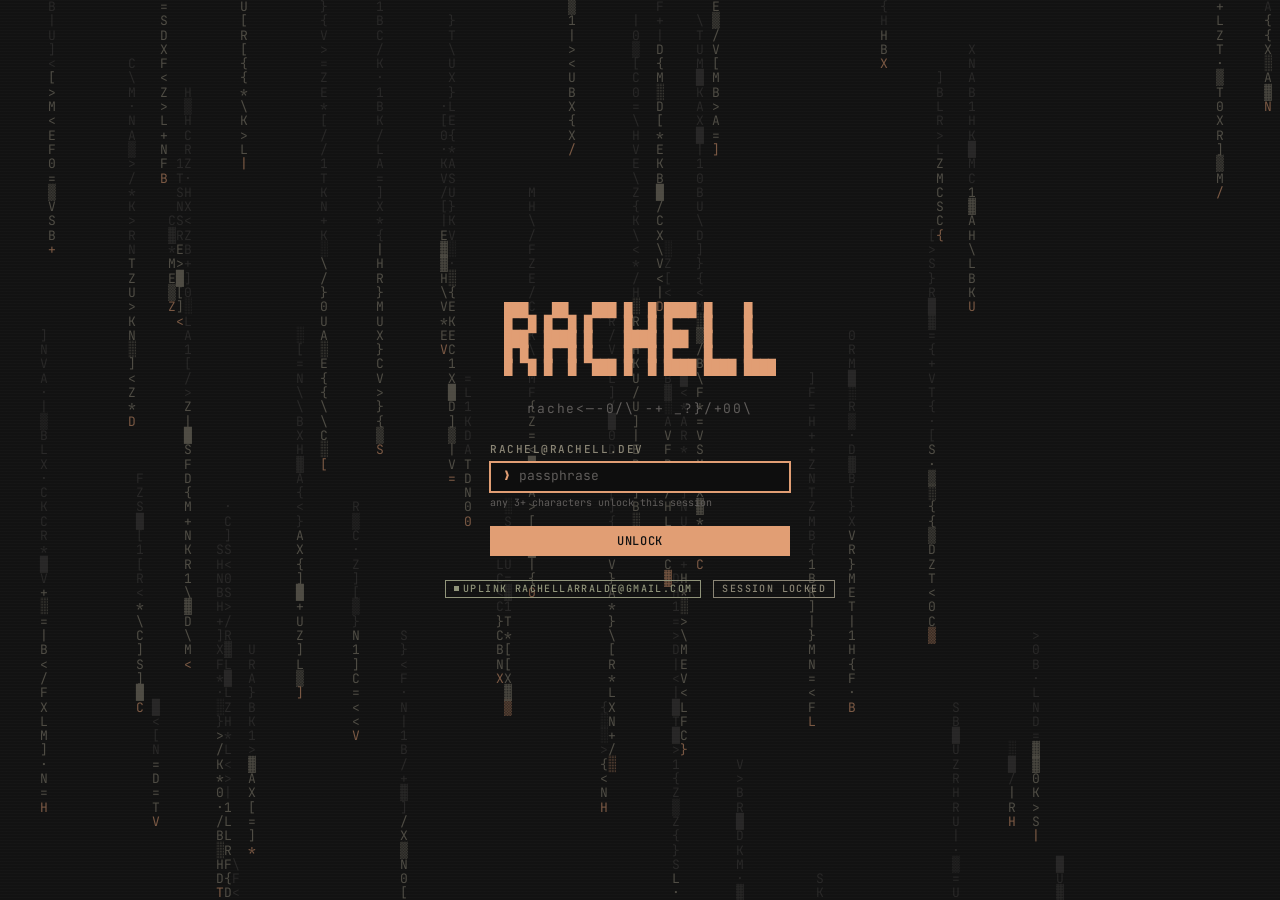
==== commit b35f2dbd: "feat: simplify pages, add ascii background, expand skills - remove alacritty terminal and btop monit" ====
--- a/hire-me/index.html
+++ b/hire-me/index.html
@@ -36,118 +36,55 @@
     </div>
   </header>
 
-  <main class="desktop">
-    <section id="hero" class="screen" aria-label="brief">
-      <div class="panel panel--flush hero__banner" style="min-height:0">
-        <span class="panel__scan" aria-hidden="true"></span>
-        <div class="hero__inner brief">
-          <div class="term__line"><span class="p-user">rachel</span><span class="p-at">@</span><span class="p-host">rachell.dev</span><span class="p-cwd">~</span><span class="p-sym">❯</span><span class="p-cmd">./hire --brief</span><span class="cursor" aria-hidden="true"></span></div>
-          <h1 class="brief__h">build <span class="hl">websites</span>, <span class="hl">automations</span>, and <span class="hl">qa systems</span> for creators and small businesses.</h1>
-          <p class="brief__p">streamline the workflow, automate the tedious tasks, and present a professional image to the world.</p>
-          <div class="hero__cta">
-            <a href="#form" class="btn btn--lg">tell me about your project</a>
-            <a href="#portfolio" class="btn btn--lg btn--secondary">see examples</a>
-          </div>
-          <div class="hero__facts">
-            <span class="badge badge--ok badge--dot">accepting projects</span>
-            <span class="badge">project-based pricing</span>
-            <span class="badge">async · regular updates</span>
-          </div>
+  <main class="desktop desktop--single">
+    <section class="panel panel--accent hire" aria-label="hire rachel">
+      <header class="panel__head"><span class="panel__title">hire.txt</span><span class="panel__meta">rachell.dev</span></header>
+      <div class="panel__body hire__body">
+        <h1 class="brief__h">i build <span class="hl">websites</span>, <span class="hl">automations</span>, and <span class="hl">qa systems</span>.</h1>
+        <p class="brief__p">for creators, small businesses, and teams who want less busywork and software that holds up.</p>
+        <div class="hero__facts">
+          <span class="badge badge--ok badge--dot">available for work</span>
+          <span class="badge">project-based pricing</span>
+          <span class="badge">async · regular updates</span>
+        </div>
+
+        <div class="divider">faq</div>
+        <div class="faq" id="faq">
+          <div class="faq__item is-open"><button class="faq__q" aria-expanded="true"><span class="g">▾</span>how long does a project take?</button><p class="faq__a">simple sites: 1–2 weeks. bigger automations or qa setups: 3–4 weeks.</p></div>
+          <div class="faq__item"><button class="faq__q" aria-expanded="false"><span class="g">▸</span>what does it cost?</button><p class="faq__a">project-based, usually $2k–$10k depending on scope. always open to talking it through.</p></div>
+          <div class="faq__item"><button class="faq__q" aria-expanded="false"><span class="g">▸</span>what do you build with?</button><p class="faq__a">whatever fits — modern web frameworks, python/node backends, and automation tools like n8n.</p></div>
+          <div class="faq__item"><button class="faq__q" aria-expanded="false"><span class="g">▸</span>how do we work together?</button><p class="faq__a">async, with regular updates. a short call up front if it helps.</p></div>
+        </div>
+
+        <div class="divider">contact</div>
+        <div class="term__line"><span class="p-user">rachel</span><span class="p-at">@</span><span class="p-host">rachell.dev</span><span class="p-cwd">~</span><span class="p-sym">❯</span><span class="p-cmd" id="reveal-cmd"></span><span class="cursor" id="reveal-cursor" aria-hidden="true"></span></div>
+        <p class="uplink__mail" id="reveal-mail" aria-live="polite"></p>
+        <div class="hero__cta">
+          <button class="btn btn--lg" type="button" id="reveal-btn">show email</button>
+          <button class="btn btn--lg btn--secondary" type="button" id="reveal-copy" data-copy="rachellarralde@gmail.com" hidden>copy email</button>
+          <a href="/#work" class="btn btn--lg btn--ghost">see my work</a>
         </div>
       </div>
-    </section>
-
-    <section id="who-i-help" class="screen" aria-label="who i help">
-      <h2 class="screen__head"><span class="n">01 //</span> who i help <span class="m">ls ~/clients</span></h2>
-      <div class="tiles">
-        <section class="panel"><header class="panel__head"><span class="panel__title">creators</span><span class="panel__meta">01</span></header><div class="panel__body"><h3 class="svc__title">a polished site for the work</h3><p class="svc__desc">wanting a simple but polished site to showcase their work and connect with their audience.</p></div></section>
-        <section class="panel"><header class="panel__head"><span class="panel__title">small businesses</span><span class="panel__meta">02</span></header><div class="panel__body"><h3 class="svc__title">automations that save hours</h3><p class="svc__desc">needing automations to connect forms to sheets, emails, and crms to save time.</p></div></section>
-        <section class="panel"><header class="panel__head"><span class="panel__title">teams</span><span class="panel__meta">03</span></header><div class="panel__body"><h3 class="svc__title">reliable software, tested</h3><p class="svc__desc">needing qa automation help and test setups to ensure their software is reliable.</p></div></section>
-      </div>
-    </section>
-
-    <section id="services" class="screen" aria-label="services">
-      <h2 class="screen__head"><span class="n">02 //</span> services <span class="m">systemctl list-units</span></h2>
-      <div class="tiles">
-        <section class="panel"><header class="panel__head"><span class="panel__title">website builds</span><span class="badge badge--ok badge--dot">active</span></header><div class="panel__body"><p class="svc__desc">custom, responsive websites built with modern technologies.</p></div></section>
-        <section class="panel"><header class="panel__head"><span class="panel__title">automations</span><span class="badge badge--ok badge--dot">active</span></header><div class="panel__body"><p class="svc__desc">integrations that connect the tools so they work together seamlessly.</p></div></section>
-        <section class="panel"><header class="panel__head"><span class="panel__title">qa automation</span><span class="badge badge--ok badge--dot">active</span></header><div class="panel__body"><p class="svc__desc">robust testing frameworks set up for the application.</p></div></section>
-        <section class="panel"><header class="panel__head"><span class="panel__title">custom solutions</span><span class="badge badge--ok badge--dot">active</span></header><div class="panel__body"><p class="svc__desc">tailored solutions for specific technical challenges.</p></div></section>
-      </div>
-    </section>
-
-    <section id="process" class="screen" aria-label="process">
-      <h2 class="screen__head"><span class="n">03 //</span> process <span class="m">journalctl -f</span></h2>
-      <section class="panel">
-        <header class="panel__head"><span class="panel__title">journalctl -f</span><span class="panel__meta">unit hire.service</span></header>
-        <div class="panel__body log">
-          <div class="log__row log__row--wrap"><span class="log__n">1</span><span class="log__t">step 01</span><span class="log__lvl lvl-ok">ok</span><span class="log__txt"><span class="bright">inquiry</span> — fill out the form below to get started.</span></div>
-          <div class="log__row log__row--wrap"><span class="log__n">2</span><span class="log__t">step 02</span><span class="log__lvl lvl-ok">ok</span><span class="log__txt"><span class="bright">quick call</span> — discuss the needs and see if it is a good fit.</span></div>
-          <div class="log__row log__row--wrap"><span class="log__n">3</span><span class="log__t">step 03</span><span class="log__lvl lvl-ok">ok</span><span class="log__txt"><span class="bright">proposal</span> — a detailed plan and quote.</span></div>
-          <div class="log__row log__row--wrap"><span class="log__n">4</span><span class="log__t">step 04</span><span class="log__lvl lvl-info">info</span><span class="log__txt"><span class="bright">build &amp; handoff</span> — the solution is built and handed over.</span></div>
-        </div>
-      </section>
-    </section>
-
-    <section id="portfolio" class="screen" aria-label="portfolio">
-      <h2 class="screen__head"><span class="n">04 //</span> portfolio <span class="m">~/work · ls -la</span></h2>
-      <div class="filters" id="filters" role="tablist" aria-label="filter projects"></div>
-      <div id="projects-grid" class="proj-grid"><p class="faint">probing projects…</p></div>
-    </section>
-
-    <section id="faq" class="screen" aria-label="faq">
-      <h2 class="screen__head"><span class="n">05 //</span> faq <span class="m">man rachell</span></h2>
-      <section class="panel">
-        <header class="panel__head"><span class="panel__title">man rachell</span><span class="panel__meta">4 entries</span></header>
-        <div class="panel__body panel__body--flush faq" id="faq">
-          <div class="faq__item is-open"><button class="faq__q" aria-expanded="true"><span class="g">▾</span>what is the typical timeline?</button><p class="faq__a">timelines vary by project. simple sites take 1–2 weeks; complex automations or qa setups may take 3–4 weeks.</p></div>
-          <div class="faq__item"><button class="faq__q" aria-expanded="false"><span class="g">▸</span>what is the pricing ballpark?</button><p class="faq__a">project-based pricing, generally $2k to $10k. cost depends on scope and complexity, and negotiation is always open to find a solution that works.</p></div>
-          <div class="faq__item"><button class="faq__q" aria-expanded="false"><span class="g">▸</span>what is the tech stack?</button><p class="faq__a">any stack the project needs — modern web frameworks, specific backend languages, or unique automation tools.</p></div>
-          <div class="faq__item"><button class="faq__q" aria-expanded="false"><span class="g">▸</span>how does the work happen?</button><p class="faq__a">asynchronously, with regular updates. communication is key.</p></div>
-        </div>
-        <footer class="panel__foot"><span class="kc"><kbd>▸</kbd><span>expand</span></span><span class="kc"><kbd>q</kbd><span>quit</span></span></footer>
-      </section>
-    </section>
-
-    <section id="form" class="screen" aria-label="start a project">
-      <h2 class="screen__head"><span class="n">06 //</span> start a project <span class="m">./hire --submit</span></h2>
-      <section class="panel panel--accent" style="max-width:760px">
-        <header class="panel__head"><span class="panel__title">brief</span><span class="panel__meta">posts to n8n webhook</span></header>
-        <div class="panel__body">
-          <form id="hire-me-form" class="form" data-webhook="https://rachelldev.app.n8n.cloud/webhook/hire-me">
-            <div class="form__row">
-              <label class="field"><span class="field__label">name</span><span class="input"><span class="input__prefix">❯</span><input type="text" name="name" required autocomplete="name"></span></label>
-              <label class="field"><span class="field__label">email</span><span class="input"><span class="input__prefix">@</span><input type="email" name="email" required autocomplete="email"></span></label>
-            </div>
-            <div class="form__row">
-              <label class="field"><span class="field__label">business type</span><span class="input"><span class="input__prefix">▸</span><select name="businessType"><option value="creator">creator</option><option value="small-business">small business</option><option value="team">team / company</option><option value="other">other</option></select><span class="input__suffix">▾</span></span></label>
-              <label class="field"><span class="field__label">budget range</span><span class="input"><span class="input__prefix">$</span><select name="budget"><option value="$2,000 - $5,000">$2,000 – $5,000</option><option value="$5,000 - $10,000">$5,000 – $10,000</option><option value="$10,000+">$10,000+</option><option value="Negotiable">negotiable</option></select><span class="input__suffix">▾</span></span></label>
-            </div>
-            <label class="field"><span class="field__label">timeline</span><span class="input"><span class="input__prefix">⏱</span><input type="text" name="timeline" placeholder="e.g. asap, in a month"></span></label>
-            <label class="field"><span class="field__label">project description</span><span class="input input--area"><span class="input__prefix">#</span><textarea name="message" placeholder="what needs building…"></textarea></span></label>
-            <button type="submit" class="btn btn--lg btn--block" id="submit-btn">send proposal request</button>
-            <div id="form-status" class="form__status" aria-live="polite"></div>
-          </form>
-        </div>
-        <footer class="panel__foot"><span class="kc"><kbd>⏎</kbd><span>send</span></span><span style="margin-left:auto">or email <a class="link" href="mailto:rachellarralde@gmail.com">rachellarralde@gmail.com</a></span></footer>
-      </section>
     </section>
   </main>
 
   <footer class="bar bar--bottom">
     <button class="kc kc--btn" type="button" data-action="launcher"><kbd>⌘k</kbd><span>launcher</span></button>
     <a class="kc" href="/#hero"><kbd>1</kbd><span>home</span></a>
-    <a class="kc" href="#form"><kbd>⏎</kbd><span>brief</span></a>
+    <a class="kc" href="#contact"><kbd>⏎</kbd><span>contact</span></a>
     <button class="kc kc--btn" type="button" data-action="lock"><kbd>l</kbd><span>lock</span></button>
     <span style="margin-left:auto;display:flex;gap:12px;align-items:center">
       <span class="badge badge--info" id="ws-badge">hire</span>
-      <span class="bar__copy"><span class="full">© 2025 rachel larralde · </span><span class="hl">system online</span></span>
+      <span class="bar__copy"><span class="full">© <span id="year">2025</span> rachel larralde · </span><span class="hl">system online</span></span>
     </span>
   </footer>
 
   <div id="toasts" class="toasts" aria-live="polite"></div>
 
   <script src="../js/rachell-os.js" type="module"></script>
+  <script src="../js/hire-reveal.js" type="module"></script>
+  <script src="../js/theme-switcher.js" type="module"></script>
+  <script src="../js/ascii-bg.js" type="module"></script>
 </body>
 
 </html>
--- a/css/rachell.css
+++ b/css/rachell.css
@@ -306,3 +306,34 @@
   html{scroll-behavior:auto}
   .cursor{animation:none}
 }
+
+/* hire · email reveal */
+[hidden]{display:none!important}
+#reveal-mail{min-height:1.2em;margin:var(--space-5) 0}
+#reveal-mail.is-revealed{animation:reveal-in .32s ease-out}
+@keyframes reveal-in{from{opacity:.4;filter:blur(3px)}to{opacity:1;filter:none}}
+
+/* hire · single block */
+.desktop--single{place-content:center;justify-items:center;min-height:calc(100vh - 96px)}
+.hire{width:100%;max-width:760px}
+.hire__body{display:flex;flex-direction:column;gap:var(--space-5)}
+.hire__body .divider{margin-top:var(--space-4)}
+.hire__body .faq{margin:0 calc(var(--space-4) * -1)}
+.hire__body .brief__p{margin:0}
+#reveal-mail:empty{display:none}
+
+/* accent palette switcher (dev widget) */
+.palette{position:fixed;right:16px;bottom:44px;z-index:60;display:flex;flex-direction:column;align-items:flex-end;gap:6px;font:var(--type-meta)}
+.palette__toggle{display:flex;align-items:center;gap:8px;padding:6px 10px;background:var(--surface-panel);border:1px solid var(--border-default);color:var(--text-dim);cursor:pointer;font:inherit;letter-spacing:var(--ls-label);text-transform:uppercase}
+.palette__toggle:hover{border-color:var(--accent);color:var(--text-bright)}
+.palette__name{color:var(--accent)}
+.palette__list{display:flex;flex-direction:column;background:var(--surface-panel);border:1px solid var(--border-default);padding:4px;gap:2px}
+.palette__sw{display:flex;align-items:center;gap:8px;padding:5px 10px;background:none;border:0;cursor:pointer;color:var(--text-dim);font:inherit;text-transform:uppercase;letter-spacing:var(--ls-label)}
+.palette__sw:hover{background:var(--surface-hover);color:var(--text-bright)}
+.palette__sw.is-active{color:var(--text-bright)}
+.palette__dot{width:10px;height:10px;background:var(--sw);border:1px solid var(--border-hairline);flex:none}
+
+/* animated ascii background */
+html{background:var(--surface-root)}
+body{background:transparent}
+.ascii-bg{position:fixed;inset:0;z-index:-1;pointer-events:none;opacity:.9}
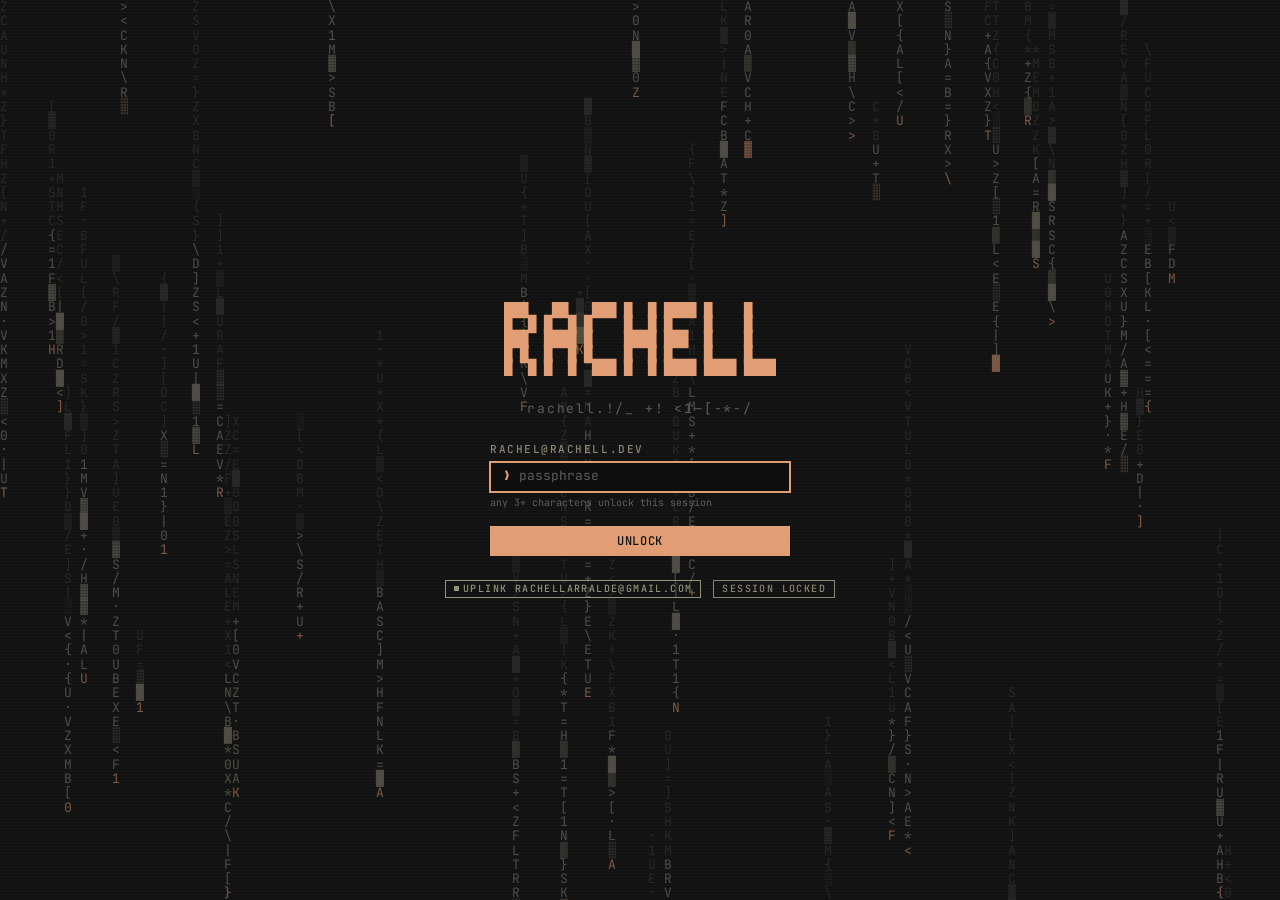
==== commit 86b66061: "Add Lovable Rescue offer page with fixed pricing tiers - New /lovable-rescue/ route with terminal-st" ====
--- a/hire-me/index.html
+++ b/hire-me/index.html
@@ -56,6 +56,9 @@
           <div class="faq__item"><button class="faq__q" aria-expanded="false"><span class="g">▸</span>how do we work together?</button><p class="faq__a">async, with regular updates. a short call up front if it helps.</p></div>
         </div>
 
+        <div class="divider">lovable rescue</div>
+        <p class="brief__p">shipped with lovable or bolt and now deploy, auth, or the spec is broken? fixed-price audit &amp; rescue — <a class="link" href="/lovable-rescue/">lovable rescue</a> from $299.</p>
+
         <div class="divider">contact</div>
         <div class="term__line"><span class="p-user">rachel</span><span class="p-at">@</span><span class="p-host">rachell.dev</span><span class="p-cwd">~</span><span class="p-sym">❯</span><span class="p-cmd" id="reveal-cmd"></span><span class="cursor" id="reveal-cursor" aria-hidden="true"></span></div>
         <p class="uplink__mail" id="reveal-mail" aria-live="polite"></p>
--- a/css/rachell.css
+++ b/css/rachell.css
@@ -322,6 +322,32 @@
 .hire__body .brief__p{margin:0}
 #reveal-mail:empty{display:none}
 
+/* ---------- lovable rescue ---------- */
+.rescue{width:100%;max-width:960px}
+.rescue__body{display:flex;flex-direction:column;gap:var(--space-5)}
+.rescue__body .divider{margin-top:var(--space-4)}
+.tiers{display:grid;gap:var(--gutter-window);grid-template-columns:repeat(auto-fit,minmax(260px,1fr))}
+.tier{--pb:var(--border-default);display:flex;flex-direction:column;min-width:0}
+.tier__head{display:flex;align-items:baseline;gap:var(--space-3);padding:var(--space-3) var(--space-4);border-bottom:var(--border-w) solid var(--pb);font:var(--type-label);letter-spacing:var(--ls-label);text-transform:uppercase}
+.tier__n{color:var(--text-faint);flex:none}
+.tier__name{color:var(--text-bright);flex:1;min-width:0}
+.tier__price{color:var(--accent);font:var(--type-h3);letter-spacing:var(--ls-tight);text-transform:none;flex:none}
+.tier__body{padding:var(--space-4);display:grid;gap:var(--space-3);flex:1}
+.tier__tagline{font:var(--type-body-sm);color:var(--text-body);margin:0}
+.tier__list{margin:0;padding:0;list-style:none;display:grid;gap:var(--space-2);font:var(--type-body-sm);color:var(--text-body)}
+.tier__list li{display:flex;gap:var(--space-2);align-items:baseline}
+.tier__list li::before{content:"▸";color:var(--accent);flex:none;font-size:var(--fs-2xs)}
+.tier__list--compact{gap:var(--space-1);font:var(--type-meta);color:var(--text-dim)}
+.tier__scope{display:grid;gap:var(--space-2);margin-top:var(--space-2);padding-top:var(--space-3);border-top:var(--rule-hair)}
+.tier__scope-label{font:var(--type-meta);letter-spacing:var(--ls-label);text-transform:uppercase;color:var(--text-faint);margin:0}
+.fit{display:grid;gap:var(--gutter-window);grid-template-columns:repeat(auto-fit,minmax(240px,1fr))}
+.fit__h{display:flex;align-items:center;gap:var(--space-2);font:var(--type-label);letter-spacing:var(--ls-label);text-transform:uppercase;color:var(--text-bright);margin:0 0 var(--space-3)}
+.fit__h .g{color:var(--accent)}
+.fit__list{margin:0;padding:0;list-style:none;display:grid;gap:var(--space-2);font:var(--type-body-sm);color:var(--text-body)}
+.fit__list li{display:flex;gap:var(--space-2);align-items:baseline}
+.fit__list li::before{content:"·";color:var(--text-faint);flex:none}
+.fit__list--dim{color:var(--text-dim)}
+
 /* accent palette switcher (dev widget) */
 .palette{position:fixed;right:16px;bottom:44px;z-index:60;display:flex;flex-direction:column;align-items:flex-end;gap:6px;font:var(--type-meta)}
 .palette__toggle{display:flex;align-items:center;gap:8px;padding:6px 10px;background:var(--surface-panel);border:1px solid var(--border-default);color:var(--text-dim);cursor:pointer;font:inherit;letter-spacing:var(--ls-label);text-transform:uppercase}
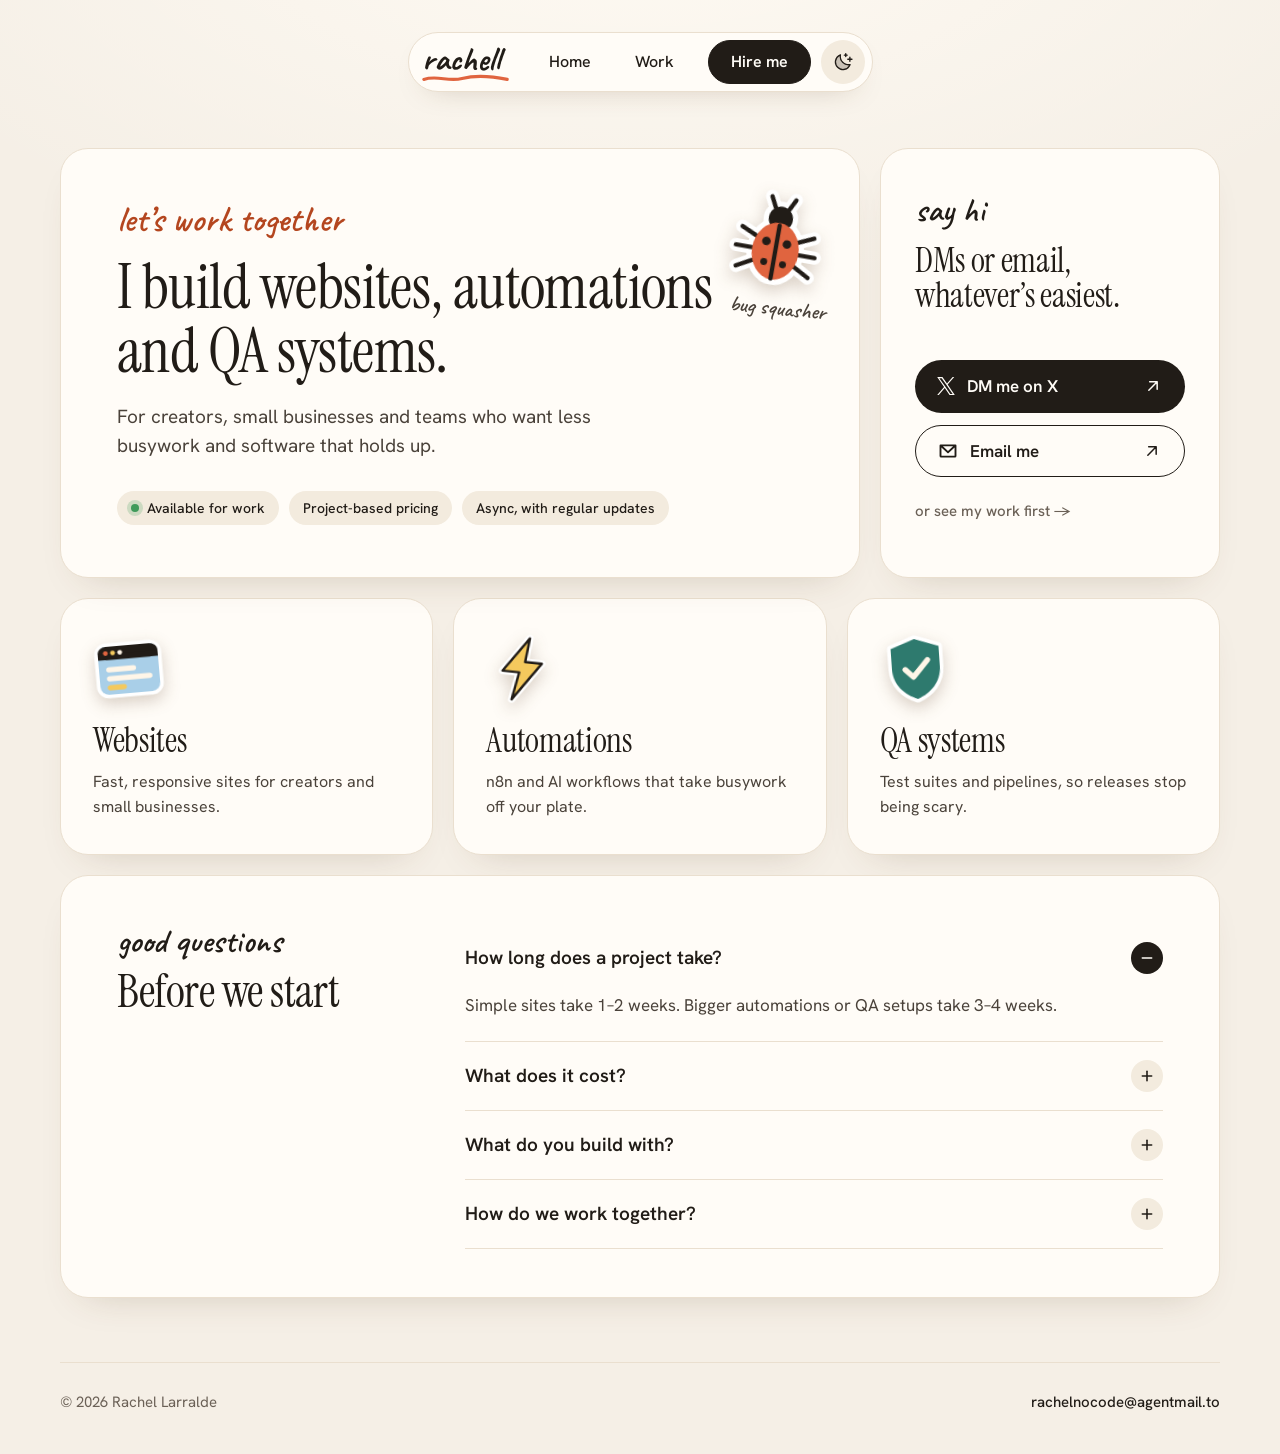
==== commit 98dc4940: "feat: redesign site as warm bento with light/dark themes - New Home, Work and Hire me pages replacin" ====
--- a/hire-me/index.html
+++ b/hire-me/index.html
@@ -1,93 +1,153 @@
-<!DOCTYPE html>
-<html lang="en">
+<!doctype html>
+<html lang="en" data-theme="light">
+<head>
+  <meta charset="utf-8">
+  <meta name="viewport" content="width=device-width, initial-scale=1">
+  <script>(function(){try{var t=localStorage.getItem('rachell-theme');document.documentElement.setAttribute('data-theme',t==='dark'?'dark':'light')}catch(e){}})();</script>
+  <meta name="theme-color" content="#F5EFE6" media="(prefers-color-scheme: light)">
+  <meta name="theme-color" content="#141414" media="(prefers-color-scheme: dark)">
+  <link rel="icon" href="/favicon.png">
+  <link rel="preconnect" href="https://fonts.googleapis.com">
+  <link rel="preconnect" href="https://fonts.gstatic.com" crossorigin>
+  <link rel="stylesheet" href="https://fonts.googleapis.com/css2?family=Caveat:wght@500;600;700&family=Hanken+Grotesk:wght@400;500;600;700&family=Instrument+Serif:ital@0;1&display=swap">
+  <link rel="stylesheet" href="/css/site.css">
+  <script src="/js/site.js" defer></script>
 
-<head>
-  <meta charset="UTF-8" />
-  <meta name="viewport" content="width=device-width, initial-scale=1.0" />
-  <meta name="description" content="Hire Rachel Larralde for web development, automations, and QA systems." />
-  <meta name="author" content="Rachel Larralde" />
-  <meta name="theme-color" content="#121212" />
-  <link rel="icon" href="/favicon.png" />
-  <title>hire // rachell.dev</title>
-  <link rel="preconnect" href="https://fonts.googleapis.com" />
-  <link rel="preconnect" href="https://fonts.gstatic.com" crossorigin />
-  <link rel="stylesheet" href="../css/rachell-tokens.css" />
-  <link rel="stylesheet" href="../css/rachell.css" />
+  <link rel="stylesheet" href="/css/hire.css">
+  <title>Hire me — Rachel Larralde</title>
+  <meta name="description" content="Hire Rachel Larralde to build websites, n8n and AI automations, and QA systems. Project-based pricing, async work with regular updates.">
+  <meta name="author" content="Rachel Larralde">
+  <meta property="og:type" content="website">
+  <meta property="og:title" content="Hire me — Rachel Larralde">
+  <meta property="og:description" content="Websites, automations and QA systems for creators, small businesses and teams.">
+  <meta name="twitter:card" content="summary">
 </head>
+<body>
+<div class="page">
 
-<body>
-  <header class="bar bar--top" id="topbar">
-    <div class="bar__cell bar__left">
-      <button class="bar__launch" id="launcher-btn" aria-label="open launcher" title="launcher ⌘k">◆</button>
-      <nav class="ws" aria-label="workspaces">
-        <a href="/#hero" class="ws__tab"><span class="ws__n">1</span><span class="lbl">home</span></a>
-        <a href="/#work" class="ws__tab"><span class="ws__n">2</span><span class="lbl">work</span></a>
-        <a href="/#about" class="ws__tab"><span class="ws__n">3</span><span class="lbl">about</span></a>
-        <a href="/#contact" class="ws__tab"><span class="ws__n">4</span><span class="lbl">contact</span></a>
-        <a href="/hire-me/" class="ws__tab ws__tab--hire is-active"><span class="ws__n">▸</span><span class="lbl">hire me</span></a>
+  <header class="site-header">
+    <div class="nav-pill">
+      <a class="wordmark" href="/" aria-label="Rachel Larralde, home">
+        <span class="wordmark__text" aria-hidden="true">rachell</span>
+        <svg class="wordmark__squiggle" viewBox="0 0 100 10" preserveAspectRatio="none" aria-hidden="true"><path d="M2 6 C18 1 30 9 46 5 S78 2 98 6"/></svg>
+      </a>
+      <nav aria-label="Main">
+        <ul class="nav-links">
+          <li class="nav-links__item--desk"><a class="nav-link" href="/">Home</a></li>
+          <li class="nav-links__item--desk"><a class="nav-link" href="/work/">Work</a></li>
+          <li><a class="nav-hire" href="/hire-me/" aria-current="page">Hire me</a></li>
+        </ul>
       </nav>
+      <button type="button" class="theme-toggle" aria-label="Switch to dark mode" aria-pressed="false" title="Switch to dark mode">
+        <svg class="theme-toggle__moon" viewBox="0 0 256 256" aria-hidden="true"><path d="M210.69,158.18A88,88,0,1,1,97.82,45.31,96.08,96.08,0,0,0,192,160,96.78,96.78,0,0,0,210.69,158.18Z" opacity="0.2"/><path d="M240,96a8,8,0,0,1-8,8H216v16a8,8,0,0,1-16,0V104H184a8,8,0,0,1,0-16h16V72a8,8,0,0,1,16,0V88h16A8,8,0,0,1,240,96ZM144,56h8v8a8,8,0,0,0,16,0V56h8a8,8,0,0,0,0-16h-8V32a8,8,0,0,0-16,0v8h-8a8,8,0,0,0,0,16Zm72.77,97a8,8,0,0,1,1.43,8A96,96,0,1,1,95.07,37.8a8,8,0,0,1,10.6,9.06A88.07,88.07,0,0,0,209.14,150.33,8,8,0,0,1,216.77,153Zm-19.39,14.88c-1.79.09-3.59.14-5.38.14A104.11,104.11,0,0,1,88,64c0-1.79,0-3.59.14-5.38A80,80,0,1,0,197.38,167.86Z"/></svg>
+        <svg class="theme-toggle__sun" viewBox="0 0 256 256" aria-hidden="true"><path d="M184,128a56,56,0,1,1-56-56A56,56,0,0,1,184,128Z" opacity="0.2"/><path d="M120,40V16a8,8,0,0,1,16,0V40a8,8,0,0,1-16,0Zm72,88a64,64,0,1,1-64-64A64.07,64.07,0,0,1,192,128Zm-16,0a48,48,0,1,0-48,48A48.05,48.05,0,0,0,176,128ZM58.34,69.66A8,8,0,0,0,69.66,58.34l-16-16A8,8,0,0,0,42.34,53.66Zm0,116.68-16,16a8,8,0,0,0,11.32,11.32l16-16a8,8,0,0,0-11.32-11.32ZM192,72a8,8,0,0,0,5.66-2.34l16-16a8,8,0,0,0-11.32-11.32l-16,16A8,8,0,0,0,192,72Zm5.66,114.34a8,8,0,0,0-11.32,11.32l16,16a8,8,0,0,0,11.32-11.32ZM48,128a8,8,0,0,0-8-8H16a8,8,0,0,0,0,16H40A8,8,0,0,0,48,128Zm80,80a8,8,0,0,0-8,8v24a8,8,0,0,0,16,0V216A8,8,0,0,0,128,208Zm112-88H216a8,8,0,0,0,0,16h24a8,8,0,0,0,0-16Z"/></svg>
+      </button>
+      <button type="button" class="menu-toggle" aria-label="Menu" aria-expanded="false" aria-controls="site-menu">
+        <svg class="ic menu-toggle__open" viewBox="0 0 24 24" aria-hidden="true"><path d="M4 9 H20 M4 15 H20"/></svg>
+        <svg class="ic menu-toggle__close" viewBox="0 0 24 24" aria-hidden="true"><path d="M6 6 L18 18 M18 6 L6 18"/></svg>
+      </button>
     </div>
-    <div class="bar__cell bar__center"><span id="clock">--:--:--</span>&nbsp;·&nbsp;<span id="date"></span></div>
-    <div class="bar__cell bar__right">
-      <span id="bar-cpu" class="meter meter--sm" aria-hidden="true"></span>
-      <span id="bar-mem" class="meter meter--sm" aria-hidden="true"></span>
-      <span class="badge badge--ok badge--dot">online</span>
-      <button class="bar__icon" id="power-btn" aria-label="lock session" title="lock (l)">⏻</button>
-    </div>
+    <nav class="nav-menu" id="site-menu" aria-label="Menu" hidden>
+      <a class="nav-menu__link" href="/">Home<svg class="ic" viewBox="0 0 24 24" aria-hidden="true"><path d="M7 17 L17 7 M8 7 H17 V16"/></svg></a>
+      <a class="nav-menu__link" href="/work/">Work<svg class="ic" viewBox="0 0 24 24" aria-hidden="true"><path d="M7 17 L17 7 M8 7 H17 V16"/></svg></a>
+      <a class="nav-menu__link" href="/hire-me/" aria-current="page">Hire me<svg class="ic" viewBox="0 0 24 24" aria-hidden="true"><path d="M7 17 L17 7 M8 7 H17 V16"/></svg></a>
+    </nav>
   </header>
 
-  <main class="desktop desktop--single">
-    <section class="panel panel--accent hire" aria-label="hire rachel">
-      <header class="panel__head"><span class="panel__title">hire.txt</span><span class="panel__meta">rachell.dev</span></header>
-      <div class="panel__body hire__body">
-        <h1 class="brief__h">i build <span class="hl">websites</span>, <span class="hl">automations</span>, and <span class="hl">qa systems</span>.</h1>
-        <p class="brief__p">for creators, small businesses, and teams who want less busywork and software that holds up.</p>
-        <div class="hero__facts">
-          <span class="badge badge--ok badge--dot">available for work</span>
-          <span class="badge">project-based pricing</span>
-          <span class="badge">async · regular updates</span>
+  <main class="site-main site-main--hire" id="main">
+
+    <div class="hire-intro">
+      <section class="card hire-hero" aria-labelledby="hire-title">
+        <span class="hand hand--coral hire-hero__eyebrow">let’s work together</span>
+        <h1 class="serif hire-hero__title" id="hire-title">I build websites, automations and QA systems.</h1>
+        <p class="lede hire-hero__lede">For creators, small businesses and teams who want less busywork and software that holds up.</p>
+        <ul class="chip-row hire-hero__chips">
+          <li class="chip"><span class="dot" aria-hidden="true"></span>Available for work</li>
+          <li class="chip">Project-based pricing</li>
+          <li class="chip">Async, with regular updates</li>
+        </ul>
+        <div class="hire-hero__badge wiggle" aria-hidden="true">
+          <img class="hire-hero__bug sticker" src="/assets/site/stickers/bug.svg" alt="" width="104" height="104">
+          <span class="hand hire-hero__badge-label">bug squasher</span>
         </div>
+      </section>
 
-        <div class="divider">faq</div>
-        <div class="faq" id="faq">
-          <div class="faq__item is-open"><button class="faq__q" aria-expanded="true"><span class="g">▾</span>how long does a project take?</button><p class="faq__a">simple sites: 1–2 weeks. bigger automations or qa setups: 3–4 weeks.</p></div>
-          <div class="faq__item"><button class="faq__q" aria-expanded="false"><span class="g">▸</span>what does it cost?</button><p class="faq__a">project-based, usually $2k–$10k depending on scope. always open to talking it through.</p></div>
-          <div class="faq__item"><button class="faq__q" aria-expanded="false"><span class="g">▸</span>what do you build with?</button><p class="faq__a">whatever fits — modern web frameworks, python/node backends, and automation tools like n8n.</p></div>
-          <div class="faq__item"><button class="faq__q" aria-expanded="false"><span class="g">▸</span>how do we work together?</button><p class="faq__a">async, with regular updates. a short call up front if it helps.</p></div>
+      <section class="card say-hi" aria-labelledby="say-hi-title">
+        <div class="say-hi__text">
+          <span class="hand card-label">say hi</span>
+          <h2 class="serif say-hi__title" id="say-hi-title">DMs or email, whatever’s easiest.</h2>
         </div>
+        <div class="say-hi__actions">
+          <!-- TODO: X handle -->
+          <a class="btn btn--block lift" href="https://x.com/YOUR_HANDLE" target="_blank" rel="noopener">
+            <span class="say-hi__label"><svg class="ic-fill say-hi__x" viewBox="0 0 24 24" aria-hidden="true"><path d="M14.234 10.162 22.977 0h-2.072l-7.591 8.824L7.251 0H.258l9.168 13.343L.258 24H2.33l8.016-9.318L16.749 24h6.993zm-2.837 3.299-.929-1.329L3.076 1.56h3.182l5.965 8.532.929 1.329 7.754 11.09h-3.182z"/></svg>DM me on X<span class="visually-hidden"> (opens in a new tab)</span></span>
+            <svg class="ic say-hi__arrow" viewBox="0 0 24 24" aria-hidden="true"><path d="M7 17 L17 7 M8 7 H17 V16"/></svg>
+          </a>
+          <a class="btn btn--outline btn--block lift" href="mailto:rachelnocode@agentmail.to">
+            <span class="say-hi__label"><svg class="ic-fill say-hi__mail" viewBox="0 0 256 256" aria-hidden="true"><path d="M224,44H32A12,12,0,0,0,20,56V192a20,20,0,0,0,20,20H216a20,20,0,0,0,20-20V56A12,12,0,0,0,224,44ZM193.15,68,128,127.72,62.85,68ZM44,188V83.28l75.89,69.57a12,12,0,0,0,16.22,0L212,83.28V188Z"/></svg>Email me</span>
+            <svg class="ic say-hi__arrow" viewBox="0 0 24 24" aria-hidden="true"><path d="M7 17 L17 7 M8 7 H17 V16"/></svg>
+          </a>
+          <a class="say-hi__more" href="/work/">or see my work first →</a>
+        </div>
+      </section>
+    </div>
 
-        <div class="divider">lovable rescue</div>
-        <p class="brief__p">shipped with lovable or bolt and now deploy, auth, or the spec is broken? fixed-price audit &amp; rescue — <a class="link" href="/lovable-rescue/">lovable rescue</a> from $299.</p>
+    <section class="services" aria-label="What I build">
+      <article class="card service">
+        <img class="service__sticker sticker wiggle" style="--r:-5deg" src="/assets/site/stickers/browser.svg" alt="" width="72" height="72">
+        <div class="service__text">
+          <h2 class="serif service__title">Websites</h2>
+          <p class="service__desc">Fast, responsive sites for creators and small businesses.</p>
+        </div>
+      </article>
+      <article class="card service">
+        <img class="service__sticker sticker wiggle" style="--r:6deg" src="/assets/site/stickers/bolt.svg" alt="" width="72" height="72">
+        <div class="service__text">
+          <h2 class="serif service__title">Automations</h2>
+          <p class="service__desc">n8n and AI workflows that take busywork off your plate.</p>
+        </div>
+      </article>
+      <article class="card service">
+        <img class="service__sticker sticker wiggle" style="--r:-4deg" src="/assets/site/stickers/shield.svg" alt="" width="72" height="72">
+        <div class="service__text">
+          <h2 class="serif service__title">QA systems</h2>
+          <p class="service__desc">Test suites and pipelines, so releases stop being scary.</p>
+        </div>
+      </article>
+    </section>
 
-        <div class="divider">contact</div>
-        <div class="term__line"><span class="p-user">rachel</span><span class="p-at">@</span><span class="p-host">rachell.dev</span><span class="p-cwd">~</span><span class="p-sym">❯</span><span class="p-cmd" id="reveal-cmd"></span><span class="cursor" id="reveal-cursor" aria-hidden="true"></span></div>
-        <p class="uplink__mail" id="reveal-mail" aria-live="polite"></p>
-        <div class="hero__cta">
-          <button class="btn btn--lg" type="button" id="reveal-btn">show email</button>
-          <button class="btn btn--lg btn--secondary" type="button" id="reveal-copy" data-copy="rachellarralde@gmail.com" hidden>copy email</button>
-          <a href="/#work" class="btn btn--lg btn--ghost">see my work</a>
-        </div>
+    <section class="card faq" aria-labelledby="faq-title">
+      <div class="faq__head">
+        <span class="hand card-label">good questions</span>
+        <h2 class="serif section-title" id="faq-title">Before we start</h2>
+      </div>
+      <div class="faq__list">
+        <details class="faq__item" name="faq" open>
+          <summary class="faq__q">How long does a project take?<span class="faq__icon" aria-hidden="true"><svg class="ic" viewBox="0 0 24 24"><path d="M5 12 H19"/><path class="faq__icon-v" d="M12 5 V19"/></svg></span></summary>
+          <p class="faq__a">Simple sites take 1–2 weeks. Bigger automations or QA setups take 3–4 weeks.</p>
+        </details>
+        <details class="faq__item" name="faq">
+          <summary class="faq__q">What does it cost?<span class="faq__icon" aria-hidden="true"><svg class="ic" viewBox="0 0 24 24"><path d="M5 12 H19"/><path class="faq__icon-v" d="M12 5 V19"/></svg></span></summary>
+          <p class="faq__a">Pricing is per project, usually $2k–$10k depending on scope. Always happy to talk it through.</p>
+        </details>
+        <details class="faq__item" name="faq">
+          <summary class="faq__q">What do you build with?<span class="faq__icon" aria-hidden="true"><svg class="ic" viewBox="0 0 24 24"><path d="M5 12 H19"/><path class="faq__icon-v" d="M12 5 V19"/></svg></span></summary>
+          <p class="faq__a">Whatever fits: modern web frameworks, Python or Node backends, and automation tools like n8n.</p>
+        </details>
+        <details class="faq__item" name="faq">
+          <summary class="faq__q">How do we work together?<span class="faq__icon" aria-hidden="true"><svg class="ic" viewBox="0 0 24 24"><path d="M5 12 H19"/><path class="faq__icon-v" d="M12 5 V19"/></svg></span></summary>
+          <p class="faq__a">Async, with regular updates. A short call up front if it helps.</p>
+        </details>
       </div>
     </section>
+
   </main>
 
-  <footer class="bar bar--bottom">
-    <button class="kc kc--btn" type="button" data-action="launcher"><kbd>⌘k</kbd><span>launcher</span></button>
-    <a class="kc" href="/#hero"><kbd>1</kbd><span>home</span></a>
-    <a class="kc" href="#contact"><kbd>⏎</kbd><span>contact</span></a>
-    <button class="kc kc--btn" type="button" data-action="lock"><kbd>l</kbd><span>lock</span></button>
-    <span style="margin-left:auto;display:flex;gap:12px;align-items:center">
-      <span class="badge badge--info" id="ws-badge">hire</span>
-      <span class="bar__copy"><span class="full">© <span id="year">2025</span> rachel larralde · </span><span class="hl">system online</span></span>
-    </span>
+  <footer class="site-footer">
+    <span>© <span data-year>2026</span> Rachel Larralde</span>
+    <a class="site-footer__email" href="mailto:rachelnocode@agentmail.to">rachelnocode@agentmail.to</a>
   </footer>
 
-  <div id="toasts" class="toasts" aria-live="polite"></div>
-
-  <script src="../js/rachell-os.js" type="module"></script>
-  <script src="../js/hire-reveal.js" type="module"></script>
-  <script src="../js/theme-switcher.js" type="module"></script>
-  <script src="../js/ascii-bg.js" type="module"></script>
+</div>
 </body>
-
 </html>
--- a/css/site.css
+++ b/css/site.css
@@ -0,0 +1,827 @@
+/* =====================================================================
+   rachell.dev — "warm bento" shared stylesheet
+   Tokens, base styles and every shared component. Page extras live in
+   /css/work.css and /css/hire.css.
+
+   HEAD SNIPPET (copy verbatim into every page, then set title/meta):
+   ---------------------------------------------------------------------
+   <meta charset="utf-8">
+   <meta name="viewport" content="width=device-width, initial-scale=1">
+   <script>(function(){try{var t=localStorage.getItem('rachell-theme');document.documentElement.setAttribute('data-theme',t==='dark'?'dark':'light')}catch(e){}})();</script>
+   <meta name="theme-color" content="#F5EFE6" media="(prefers-color-scheme: light)">
+   <meta name="theme-color" content="#141414" media="(prefers-color-scheme: dark)">
+   <link rel="icon" href="/favicon.png">
+   <link rel="preconnect" href="https://fonts.googleapis.com">
+   <link rel="preconnect" href="https://fonts.gstatic.com" crossorigin>
+   <link rel="stylesheet" href="https://fonts.googleapis.com/css2?family=Caveat:wght@500;600;700&family=Hanken+Grotesk:wght@400;500;600;700&family=Instrument+Serif:ital@0;1&display=swap">
+   <link rel="stylesheet" href="/css/site.css">
+   <script src="/js/site.js" defer></script>
+   ---------------------------------------------------------------------
+   Also: <html lang="en" data-theme="light">, and body markup:
+   <body><div class="page"> header.site-header · main.site-main · footer.site-footer </div></body>
+   Copy the header/footer markup from /index.html (only change aria-current).
+
+   CLASS INDEX
+   ---------------------------------------------------------------------
+   Layout      .page .container .site-main .site-main--home
+   Type        .hand .hand--coral .hand--muted .serif .display-1 .display-2
+               .section-head .eyebrow .section-title .card-label .card-label--lg
+               .lede .body-text .visually-hidden
+   Nav         .site-header .nav-pill .wordmark .wordmark__text .wordmark__squiggle
+               .nav-links .nav-links__item--desk .nav-link .nav-hire
+               .menu-toggle .menu-toggle__open .menu-toggle__close
+               .nav-menu .nav-menu__link          (active = aria-current="page")
+   Theme       .theme-toggle .theme-toggle__moon .theme-toggle__sun   .stars .star
+   Footer      .site-footer .site-footer__email
+   Card        .card .lift
+   Buttons     .btn .btn--ink0 .btn--outline .btn--block .btn__icon .btn-row
+   Chips       .chip .chip--glass .chip-row .dot
+   Stickers    .sticker .wiggle (rotation via --r, e.g. style="--r:-6deg")
+               .hi-bubble .tests-pill
+   Shades      .shades .shades__img
+   Tools       .tools .tools__frame .tools__scroll .tools__grid .tool .tool__icon .tool__name .tools__hint
+   Projects    .project-grid .project-card .project-card__img .project-card__body
+               .project-card__head .project-card__title .project-card__cat .project-card__desc
+               .project-card--detailed
+   Hire band   .hire-band .hire-band__text .hire-band__eyebrow .hire-band__title .hire-band__lede
+               .hire-band__actions .hire-band__email .hire-band__sticker
+   Home only   .bento .intro .intro__media .intro__photo .intro__figure .intro__blob(--coral|--butter)
+               .intro__img .intro__body .intro__eyebrow .intro__title .intro__role .intro__text .intro__chip
+               .now .now-list .now-row .now-row__icon(--sun|--moon|--video) .now-row__title .now-row__sub
+               .love .love-list .love-item .love-item__sticker .love-item__label
+               .selected .selected__more
+   Icons       .ic (stroke icon), .ic-fill (fill currentColor)
+
+   BREAKPOINTS   phone < 700 · tablet 700–1099 · desktop ≥ 1100 · nav switches at 900
+   ===================================================================== */
+
+
+/* ---------- Tokens ---------- */
+@property --bg { syntax: '<color>'; inherits: true; initial-value: #F5EFE6; }
+@property --card { syntax: '<color>'; inherits: true; initial-value: #FFFCF7; }
+@property --line { syntax: '<color>'; inherits: true; initial-value: #EADFCF; }
+@property --ink { syntax: '<color>'; inherits: true; initial-value: #211C17; }
+@property --muted { syntax: '<color>'; inherits: true; initial-value: #6B6157; }
+@property --body { syntax: '<color>'; inherits: true; initial-value: #4A423A; }
+@property --coral { syntax: '<color>'; inherits: true; initial-value: #E0643F; }
+@property --coralText { syntax: '<color>'; inherits: true; initial-value: #B4461F; }
+@property --teal { syntax: '<color>'; inherits: true; initial-value: #2E7A6E; }
+@property --chip { syntax: '<color>'; inherits: true; initial-value: #F3EBDE; }
+@property --green { syntax: '<color>'; inherits: true; initial-value: #3F9A5A; }
+@property --glow { syntax: '<color>'; inherits: true; initial-value: #FFFBF4; }
+
+:root {
+  --bg: #F5EFE6;
+  --card: #FFFCF7;
+  --line: #EADFCF;
+  --ink: #211C17;
+  --muted: #6B6157;
+  --body: #4A423A;
+  --coral: #E0643F;
+  --coralText: #B4461F;
+  --butter: #F4C95D;
+  --teal: #2E7A6E;
+  --chip: #F3EBDE;
+  --green: #3F9A5A;
+  --glow: #FFFBF4;
+
+  /* Fixed in both themes */
+  --ink0: #211C17;
+  --cream: #FFF6E8;
+  --paper: #FFFCF7;
+  --butter-edge: #E8B94A;
+
+  --font-display: 'Instrument Serif', Georgia, serif;
+  --font-body: 'Hanken Grotesk', ui-sans-serif, system-ui, sans-serif;
+  --font-hand: 'Caveat', cursive;
+
+  --radius-card: 28px;
+  --radius-tile: 24px;
+  --shadow-card: 0 18px 40px -26px rgba(90, 60, 30, 0.28);
+  --shadow-tile: 0 18px 40px -28px rgba(90, 60, 30, 0.3);
+  --shadow-lift: 0 26px 50px -26px rgba(90, 60, 30, 0.4);
+  --shadow-float: 0 12px 30px -20px rgba(90, 60, 30, 0.35);
+  --shadow-sticker: drop-shadow(0 6px 8px rgba(80, 50, 20, 0.22));
+  --spring: cubic-bezier(.3, 1.5, .5, 1);
+  --t-theme: .45s ease;
+
+  --content: 1160px;
+  --gutter: 40px;
+
+  color-scheme: light;
+  transition: --bg var(--t-theme), --card var(--t-theme), --line var(--t-theme), --ink var(--t-theme),
+    --muted var(--t-theme), --body var(--t-theme), --coral var(--t-theme), --coralText var(--t-theme),
+    --teal var(--t-theme), --chip var(--t-theme), --green var(--t-theme), --glow var(--t-theme);
+}
+
+[data-theme="dark"] {
+  --bg: #141414;
+  --card: #1F1F1F;
+  --line: #333333;
+  --ink: #F2F2F2;
+  --muted: #A6A6A6;
+  --body: #D0D0D0;
+  --coral: #EE7A55;
+  --coralText: #F4A07C;
+  --butter: #F4C95D;
+  --teal: #3E9C8D;
+  --chip: #2B2B2B;
+  --green: #5CC27A;
+  --glow: #262626;
+  color-scheme: dark;
+}
+
+@media (max-width: 1099px) { :root { --gutter: 24px; } }
+@media (max-width: 699px) { :root { --gutter: 16px; } }
+
+
+/* ---------- Base ---------- */
+*, *::before, *::after { box-sizing: border-box; }
+
+html { -webkit-text-size-adjust: 100%; }
+
+body {
+  position: relative;
+  margin: 0;
+  min-height: 100vh;
+  background: radial-gradient(1200px 600px at 50% -120px, var(--glow) 0%, transparent 70%), var(--bg);
+  color: var(--ink);
+  font-family: var(--font-body);
+  font-size: 16px;
+  line-height: 1.5;
+  -webkit-font-smoothing: antialiased;
+  -moz-osx-font-smoothing: grayscale;
+}
+
+img, svg { display: block; max-width: 100%; }
+a { color: inherit; }
+button { font: inherit; color: inherit; cursor: pointer; }
+h1, h2, h3, p, ul, figure { margin: 0; }
+ul[class] { list-style: none; padding: 0; }
+[hidden] { display: none !important; }
+
+:focus-visible {
+  outline: 2px solid var(--coral);
+  outline-offset: 3px;
+}
+
+.visually-hidden {
+  position: absolute !important;
+  width: 1px;
+  height: 1px;
+  padding: 0;
+  margin: -1px;
+  overflow: hidden;
+  clip: rect(0 0 0 0);
+  white-space: nowrap;
+  border: 0;
+}
+
+/* Stroke / fill icon helpers (arrows, check, hamburger) */
+.ic { fill: none; stroke: currentColor; stroke-width: 1.8px; stroke-linecap: round; stroke-linejoin: round; flex-shrink: 0; }
+.ic-fill { fill: currentColor; flex-shrink: 0; }
+
+
+/* ---------- Layout ---------- */
+.page {
+  position: relative;
+  z-index: 1;
+  display: flex;
+  flex-direction: column;
+  min-height: 100vh;
+  width: min(var(--content), 100% - 2 * var(--gutter));
+  margin-inline: auto;
+  padding: 32px 0 40px;
+}
+
+.container { width: min(var(--content), 100% - 2 * var(--gutter)); margin-inline: auto; }
+
+.site-main { flex: 1; display: flex; flex-direction: column; margin-top: 56px; }
+.site-main--home { gap: 72px; }
+
+@media (max-width: 699px) {
+  .page { padding: 20px 0 32px; }
+  .site-main { margin-top: 20px; }
+  .site-main--home { gap: 40px; }
+}
+
+
+/* ---------- Typography ---------- */
+.hand {
+  font-family: var(--font-hand);
+  font-weight: 600;
+  line-height: 1;
+  color: var(--ink);
+}
+.hand--coral { color: var(--coralText); }
+.hand--muted { color: var(--muted); }
+
+.serif {
+  font-family: var(--font-display);
+  font-weight: 400;
+  line-height: 1.04;
+  letter-spacing: -0.01em;
+  color: var(--ink);
+}
+.display-1 { font-size: 80px; }            /* Work h1 */
+.display-2 { font-size: 60px; }            /* Home / Hire h1 */
+
+.section-head { display: flex; flex-direction: column; gap: 8px; }
+.eyebrow { font-size: 30px; }              /* use with .hand .hand--coral */
+.section-title { font-size: 46px; }        /* use with .serif */
+.card-label { font-size: 34px; }           /* card h2 in Caveat */
+.card-label--lg { font-size: 38px; }
+
+.lede { font-size: 19px; line-height: 1.55; color: var(--body); }
+.body-text { font-size: 17px; line-height: 1.6; color: var(--body); }
+
+@media (max-width: 1099px) {
+  .display-1 { font-size: 64px; }
+}
+@media (max-width: 699px) {
+  .display-1 { font-size: 52px; }
+  .display-2 { font-size: 46px; }
+  .section-head { gap: 6px; padding: 0 4px; }
+  .eyebrow { font-size: 26px; }
+  .section-title { font-size: 36px; }
+  .card-label, .card-label--lg { font-size: 30px; }
+  .lede { font-size: 16px; }
+  .body-text { font-size: 16px; }
+}
+
+
+/* ---------- Card ---------- */
+.card {
+  background: var(--card);
+  border: 1px solid var(--line);
+  border-radius: var(--radius-card);
+  box-shadow: var(--shadow-card);
+}
+
+.lift { transition: transform .25s ease, box-shadow .25s ease; }
+@media (hover: hover) {
+  .lift:hover { transform: translateY(-4px); box-shadow: var(--shadow-lift); }
+}
+
+
+/* ---------- Nav (desktop pill ≥ 900, mobile bar < 900) ---------- */
+.site-header { position: relative; z-index: 5; display: flex; justify-content: center; }
+
+.nav-pill {
+  display: flex;
+  align-items: center;
+  gap: 4px;
+  padding: 7px;
+  background: var(--card);
+  border: 1px solid var(--line);
+  border-radius: 999px;
+  box-shadow: var(--shadow-float);
+}
+
+.wordmark {
+  display: inline-flex;
+  flex-direction: column;
+  justify-content: center;
+  align-items: flex-start;
+  min-height: 44px;
+  margin-right: 10px;
+  padding: 0 6px;
+  flex-shrink: 0;
+  text-decoration: none;
+  color: var(--ink);
+  border-radius: 999px;
+}
+.wordmark__text { font-family: var(--font-hand); font-weight: 700; font-size: 34px; line-height: 1; }
+.wordmark__squiggle { width: 87px; height: 9px; margin-top: -2px; overflow: visible; }
+.wordmark__squiggle path { fill: none; stroke: var(--coral); stroke-width: 3.5px; stroke-linecap: round; }
+
+.nav-links { display: flex; align-items: center; gap: 4px; }
+
+.nav-link {
+  display: inline-flex;
+  align-items: center;
+  min-height: 44px;
+  padding: 12px 20px;
+  border-radius: 999px;
+  font-size: 16px;
+  font-weight: 500;
+  line-height: 1.25;
+  color: var(--ink);
+  text-decoration: none;
+  transition: background-color .2s ease;
+}
+.nav-link:hover { background: var(--chip); }
+.nav-link[aria-current="page"] { background: var(--chip); font-weight: 600; }
+
+.nav-hire {
+  display: inline-flex;
+  align-items: center;
+  min-height: 44px;
+  margin-left: 10px;
+  padding: 11px 22px;
+  border: 1.5px solid var(--ink);
+  border-radius: 999px;
+  font-size: 16px;
+  font-weight: 600;
+  line-height: 1.25;
+  color: var(--ink);
+  text-decoration: none;
+  transition: background-color .2s ease, color .2s ease;
+}
+.nav-hire:hover { background: var(--chip); }
+.nav-hire[aria-current="page"] { background: var(--ink); color: var(--card); }
+
+.site-header .theme-toggle { margin-left: 6px; }
+
+.menu-toggle {
+  display: none;
+  place-items: center;
+  width: 44px;
+  height: 44px;
+  flex-shrink: 0;
+  padding: 0;
+  border: 0;
+  border-radius: 50%;
+  background: var(--chip);
+  color: var(--ink);
+}
+.menu-toggle:hover { background: var(--line); }
+.menu-toggle svg { width: 20px; height: 20px; stroke-width: 2.2px; }
+.menu-toggle__close, .menu-toggle[aria-expanded="true"] .menu-toggle__open { display: none; }
+.menu-toggle[aria-expanded="true"] .menu-toggle__close { display: block; }
+
+.nav-menu {
+  position: absolute;
+  left: 0;
+  right: 0;
+  top: 66px;
+  display: flex;
+  flex-direction: column;
+  padding: 10px;
+  background: var(--card);
+  border: 1px solid var(--line);
+  border-radius: 24px;
+  box-shadow: 0 24px 50px -20px rgba(60, 40, 20, 0.4);
+}
+.nav-menu__link {
+  display: flex;
+  align-items: center;
+  justify-content: space-between;
+  min-height: 52px;
+  padding: 0 16px;
+  border-radius: 16px;
+  font-family: var(--font-display);
+  font-size: 28px;
+  color: var(--ink);
+  text-decoration: none;
+}
+.nav-menu__link svg { width: 18px; height: 18px; }
+.nav-menu__link:hover, .nav-menu__link[aria-current="page"] { background: var(--chip); }
+
+@media (min-width: 900px) {
+  .nav-menu { display: none !important; }
+}
+
+@media (max-width: 899px) {
+  .site-header { display: block; }
+  .nav-pill { gap: 10px; padding: 6px; }
+  .wordmark { margin-right: 0; padding: 0 5px; }
+  .wordmark__text { font-size: 31px; }
+  .wordmark__squiggle { width: 80px; height: 8px; }
+  .nav-pill > nav { margin-left: auto; }
+  .nav-links__item--desk { display: none; }
+  .nav-hire { margin-left: 0; height: 44px; padding: 0 18px; font-size: 15px; }
+  .site-header .theme-toggle { margin-left: 0; }
+  .menu-toggle { display: grid; }
+}
+
+
+/* ---------- Theme toggle ---------- */
+.theme-toggle {
+  position: relative;
+  display: block;
+  width: 44px;
+  height: 44px;
+  flex-shrink: 0;
+  padding: 0;
+  border: 0;
+  border-radius: 50%;
+  overflow: hidden;
+  background: var(--chip);
+  color: var(--ink);
+  transition: background-color .2s ease;
+}
+.theme-toggle:hover { background: var(--line); }
+.theme-toggle svg {
+  position: absolute;
+  inset: 0;
+  margin: auto;
+  transition: transform .55s cubic-bezier(.3, 1.5, .5, 1), opacity .3s ease;
+}
+.theme-toggle__moon { width: 22px; height: 22px; fill: currentColor; }
+.theme-toggle__sun { width: 24px; height: 24px; fill: var(--butter); transform: rotate(90deg) scale(0); opacity: 0; }
+[data-theme="dark"] .theme-toggle__sun { transform: none; opacity: 1; }
+[data-theme="dark"] .theme-toggle__moon { transform: rotate(-90deg) scale(0); opacity: 0; }
+
+
+/* ---------- Star field (dark only, built by site.js) ---------- */
+.stars {
+  position: absolute;
+  inset: 0;
+  z-index: 0;
+  overflow: hidden;
+  pointer-events: none;
+  opacity: 0;
+  transition: opacity .8s ease;
+}
+[data-theme="dark"] .stars { opacity: 1; }
+.star { position: absolute; animation: tw 3.4s ease-in-out infinite; }
+@keyframes tw {
+  0%, 100% { opacity: .25; transform: scale(.6) rotate(0deg); }
+  50% { opacity: 1; transform: scale(1) rotate(20deg); }
+}
+
+
+/* ---------- Footer ---------- */
+.site-footer {
+  display: flex;
+  justify-content: space-between;
+  align-items: center;
+  flex-wrap: wrap;
+  gap: 16px;
+  margin-top: 64px;
+  padding-top: 28px;
+  border-top: 1px solid var(--line);
+  font-size: 15px;
+  color: var(--muted);
+}
+.site-footer__email { color: var(--ink); font-weight: 500; text-decoration: none; }
+.site-footer__email:hover { color: var(--coralText); text-decoration: underline; }
+@media (max-width: 699px) { .site-footer { margin-top: 48px; } }
+
+
+/* ---------- Buttons ---------- */
+.btn {
+  display: inline-flex;
+  align-items: center;
+  gap: 12px;
+  min-height: 44px;
+  padding: 16px 20px 16px 28px;
+  border: 0;
+  border-radius: 999px;
+  background: var(--ink);
+  color: var(--card);
+  font-size: 17px;
+  font-weight: 600;
+  line-height: 1.2;
+  text-decoration: none;
+}
+.btn__icon { width: 26px; height: 26px; }
+.btn--ink0 { background: var(--ink0); color: var(--paper); }
+.btn--outline { background: transparent; color: var(--ink); border: 1.5px solid var(--ink); padding: 15px 22px; }
+.btn--block { display: flex; width: 100%; justify-content: space-between; padding: 16px 22px; }
+.btn--block.btn--outline { padding: 15px 22px; }
+.btn-row { display: flex; justify-content: center; }
+
+
+/* ---------- Chips ---------- */
+.chip-row { display: flex; flex-wrap: wrap; gap: 10px; }
+.chip {
+  display: inline-flex;
+  align-items: center;
+  gap: 8px;
+  padding: 8px 14px;
+  border-radius: 999px;
+  background: var(--chip);
+  font-size: 14px;
+  font-weight: 500;
+  line-height: 1.3;
+  color: var(--ink);
+}
+.chip--glass { background: rgba(255, 252, 247, 0.6); color: var(--ink0); }
+.dot {
+  --dot: var(--green);
+  width: 8px;
+  height: 8px;
+  flex-shrink: 0;
+  border-radius: 50%;
+  background: var(--dot);
+  box-shadow: 0 0 0 4px color-mix(in srgb, var(--dot) 22%, transparent);
+}
+
+
+/* ---------- Stickers ---------- */
+.sticker { filter: var(--shadow-sticker); }
+.wiggle {
+  transform: rotate(var(--r, 0deg));
+  transition: transform .3s cubic-bezier(.3, 1.6, .5, 1);
+}
+@media (hover: hover) {
+  .wiggle:hover { transform: rotate(0deg) scale(1.08); }
+}
+
+.hi-bubble {
+  --r: -8deg;
+  position: absolute;
+  z-index: 3;
+  display: inline-block;
+  padding: 6px 18px 8px;
+  background: var(--butter);
+  border: 4px solid #fff;
+  border-radius: 26px 26px 26px 6px;
+  font-family: var(--font-hand);
+  font-size: 34px;
+  font-weight: 700;
+  line-height: 1;
+  color: var(--ink0);
+}
+
+.tests-pill {
+  --r: 5deg;
+  position: absolute;
+  z-index: 3;
+  display: inline-flex;
+  align-items: center;
+  gap: 8px;
+  padding: 10px 18px 10px 14px;
+  background: var(--teal);
+  color: var(--cream);
+  border: 4px solid #fff;
+  border-radius: 999px;
+  font-size: 15px;
+  font-weight: 700;
+  line-height: 1.2;
+  white-space: nowrap;
+}
+.tests-pill svg { width: 18px; height: 18px; stroke-width: 3px; }
+
+
+/* ---------- Pixel shades (sit on the Home photo) ----------
+   Place inside a box that has the photo's 355:347 ratio. */
+.shades {
+  position: absolute;
+  left: 45.13%;
+  top: 26.68%;
+  width: 35.76%;
+  z-index: 2;
+  transform: rotate(7deg);
+  transform-origin: 38.4% 55%;
+}
+.shades__img {
+  display: block;
+  width: 100%;
+  height: auto;
+  filter: drop-shadow(2px 0 0 #fff) drop-shadow(-2px 0 0 #fff) drop-shadow(0 2px 0 #fff) drop-shadow(0 -2px 0 #fff) drop-shadow(0 5px 6px rgba(40, 25, 10, .3));
+  animation: shadesDrop .9s cubic-bezier(.3, 1.5, .5, 1) .5s both;
+  transition: opacity .35s ease, transform .5s ease;
+}
+[data-theme="dark"] .shades__img {
+  animation: none;
+  opacity: 0;
+  transform: translateY(-70px) rotate(-14deg);
+}
+@keyframes shadesDrop {
+  from { opacity: 0; transform: translateY(-110px); }
+  to { opacity: 1; transform: none; }
+}
+
+
+/* ---------- Tool tiles + scroll area ---------- */
+.tools { display: flex; flex-direction: column; align-items: center; gap: 28px; padding: 44px 28px 28px; }
+.tools__frame { width: 100%; border-radius: 12px; }
+.tools__frame:has(.tools__scroll:focus-visible) { outline: 2px solid var(--coral); outline-offset: 4px; }
+.tools__scroll {
+  width: 100%;
+  height: 560px;
+  overflow-y: auto;
+  padding: 6px 4px 28px;
+  scrollbar-width: thin;
+  scrollbar-color: var(--line) transparent;
+  overscroll-behavior: contain;
+  -webkit-mask-image: linear-gradient(to bottom, #000 82%, transparent);
+  mask-image: linear-gradient(to bottom, #000 82%, transparent);
+}
+.tools__scroll:focus-visible { outline: none; }
+.tools__scroll::-webkit-scrollbar { width: 6px; }
+.tools__scroll::-webkit-scrollbar-thumb { background: var(--line); border-radius: 6px; }
+.tools__grid {
+  display: grid;
+  grid-template-columns: repeat(var(--cols, 3), minmax(0, 1fr));
+  row-gap: 24px;
+  column-gap: 8px;
+}
+.tool { display: flex; flex-direction: column; align-items: center; gap: 8px; min-width: 0; }
+.tool__icon {
+  width: var(--tile, 64px);
+  height: var(--tile, 64px);
+  border-radius: calc(var(--tile, 64px) * 0.27);
+  box-shadow: 0 8px 16px -10px rgba(40, 25, 10, 0.5);
+}
+.tool__name { font-size: 12px; font-weight: 500; line-height: 1.3; color: var(--muted); white-space: nowrap; }
+.tools__hint { margin-top: -8px; font-size: 20px; }  /* use with .hand .hand--muted */
+
+@media (max-width: 1099px) { .tools__scroll { height: 480px; } }
+@media (max-width: 699px) {
+  .tools { padding: 28px 18px; gap: 24px; }
+  .tools__scroll { height: 250px; }
+  .tools__grid { --cols: 4; }
+  .tool { --tile: 54px; }
+}
+
+
+/* ---------- Project cards ---------- */
+.project-grid { display: grid; grid-template-columns: repeat(3, minmax(0, 1fr)); gap: 20px; }
+.project-card {
+  display: flex;
+  flex-direction: column;
+  overflow: hidden;
+  background: var(--card);
+  border: 1px solid var(--line);
+  border-radius: var(--radius-tile);
+  box-shadow: var(--shadow-tile);
+  color: var(--ink);
+  text-decoration: none;
+}
+.project-card__img { width: 100%; height: 236px; object-fit: cover; object-position: top center; }
+.project-card__body { display: flex; flex-direction: column; gap: 4px; padding: 20px 24px 24px; }
+.project-card--detailed .project-card__body { gap: 6px; }
+.project-card__head { display: flex; justify-content: space-between; align-items: center; gap: 12px; }
+.project-card__head svg { width: 20px; height: 20px; }
+.project-card__title { font-size: 20px; font-weight: 600; line-height: 1.3; }
+.project-card__cat { font-size: 15px; color: var(--muted); }
+.project-card__desc { margin-top: 6px; font-size: 15px; line-height: 1.55; color: var(--body); text-wrap: pretty; }
+
+@media (max-width: 1099px) { .project-grid { grid-template-columns: repeat(2, minmax(0, 1fr)); } }
+@media (max-width: 699px) {
+  .project-grid { grid-template-columns: 1fr; gap: 16px; }
+  .project-card__img { height: 208px; }
+}
+
+
+/* ---------- Hire band (butter; text stays ink0 in dark mode) ---------- */
+.hire-band {
+  position: relative;
+  display: grid;
+  grid-template-columns: minmax(0, 1fr) auto;
+  align-items: end;
+  gap: 48px;
+  padding: 56px 64px;
+  background: var(--butter);
+  border-color: var(--butter-edge);
+  color: var(--ink0);
+}
+.hire-band :focus-visible { outline-color: var(--ink0); }
+.hire-band__text { display: flex; flex-direction: column; gap: 14px; }
+.hire-band__eyebrow { font-size: 34px; color: var(--ink0); }
+.hire-band__title { font-size: 58px; max-width: 640px; color: var(--ink0); }
+.hire-band__lede { max-width: 560px; font-size: 18px; line-height: 1.55; }
+.hire-band .chip-row { gap: 8px; margin-top: 6px; }
+.hire-band__actions { display: flex; flex-direction: column; align-items: flex-end; gap: 14px; }
+.hire-band__email { font-size: 15px; font-weight: 500; color: var(--ink0); text-decoration: none; }
+.hire-band__email:hover { text-decoration: underline; }
+.hire-band__sticker { --r: 12deg; position: absolute; right: 56px; top: -40px; width: 100px; height: 100px; }
+
+@media (max-width: 899px) {
+  .hire-band { display: flex; flex-direction: column; align-items: stretch; gap: 14px; padding: 44px 40px 36px; }
+  .hire-band__actions { align-items: flex-start; margin-top: 10px; }
+}
+@media (max-width: 699px) {
+  .hire-band { padding: 32px 24px 28px; }
+  .hire-band__eyebrow { font-size: 28px; }
+  .hire-band__title { font-size: 36px; }
+  .hire-band__lede { font-size: 16px; }
+  .hire-band__sticker { right: -6px; top: -30px; width: 80px; height: 80px; }
+}
+
+
+/* =====================================================================
+   HOME
+   ===================================================================== */
+
+/* Bento grid: desktop 400/400/340 cols, 420/300 rows */
+.bento {
+  display: grid;
+  grid-template-columns: minmax(0, 400fr) minmax(0, 400fr) minmax(0, 340fr);
+  grid-template-rows: 420px 300px;
+  gap: 20px;
+}
+.bento > .intro { grid-column: span 2; }
+.bento > .tools { grid-row: span 2; }
+
+/* Intro card */
+.intro { position: relative; display: flex; min-height: 420px; }
+.intro__media { position: absolute; left: 0; bottom: 0; width: 330px; height: 400px; }
+.intro__photo { position: absolute; inset: 0; overflow: hidden; border-bottom-left-radius: 27px; }
+.intro__figure { position: absolute; left: 5px; bottom: 0; width: 320px; aspect-ratio: 355 / 347; }
+.intro__blob { position: absolute; aspect-ratio: 1; border-radius: 50%; }
+.intro__blob--coral { left: 62%; bottom: 60%; width: 42%; background: var(--coral); }
+.intro__blob--butter { left: 2%; bottom: 46%; width: 26%; background: var(--butter); }
+.intro__img { position: absolute; inset: 0; width: 100%; height: 100%; }
+.intro .hi-bubble { left: 262px; top: 96px; }
+.intro .tests-pill { right: 40px; top: -20px; }
+.intro__body {
+  flex: 1;
+  display: flex;
+  flex-direction: column;
+  gap: 14px;
+  margin-left: 360px;
+  padding: 52px 56px 48px 0;
+}
+.intro__eyebrow { font-size: 38px; }
+.intro__role { font-size: 18px; font-weight: 500; color: var(--muted); }
+.intro__text { margin-top: 8px; font-size: 17px; line-height: 1.6; color: var(--body); text-wrap: pretty; }
+.intro__chip { margin-top: auto; align-self: flex-start; }
+
+/* "these days" */
+.now { display: flex; flex-direction: column; gap: 22px; padding: 36px; }
+.now-list { display: flex; flex-direction: column; gap: 16px; }
+.now-row { display: flex; align-items: center; gap: 14px; }
+.now-row__icon {
+  display: grid;
+  place-items: center;
+  width: 44px;
+  height: 44px;
+  flex-shrink: 0;
+  border-radius: 14px;
+}
+.now-row__icon svg { width: 24px; height: 24px; }
+.now-row__icon--sun { background: #FBE7C2; color: #A86A00; }
+.now-row__icon--moon { background: #E3DFF1; color: #5B4BA8; }
+.now-row__icon--video { background: #F6E2D5; color: #B4461F; }
+.now-row__text { display: flex; flex-direction: column; gap: 2px; }
+.now-row__title { font-size: 17px; font-weight: 600; line-height: 1.3; }
+.now-row__sub { font-size: 15px; line-height: 1.3; color: var(--muted); }
+
+/* "Things I love beside code" */
+.love { display: flex; flex-direction: column; align-items: center; gap: 30px; padding: 36px 28px; }
+.love .card-label { text-align: center; }
+.love-list { display: flex; justify-content: center; gap: 12px; }
+.love-item { --s: 70px; display: flex; flex-direction: column; align-items: center; gap: 10px; min-width: 0; }
+.love-item__sticker { width: var(--s); height: var(--s); }
+.love-item__label {
+  max-width: calc(var(--s) + 14px);
+  font-size: 21px;
+  line-height: .95;
+  text-align: center;
+  color: var(--body);
+  transform: rotate(var(--r, 0deg));
+}
+
+/* Selected work */
+.selected { display: flex; flex-direction: column; gap: 28px; }
+.selected__more { margin-top: 16px; }
+
+/* Tablet: intro full width; tools | these days + love */
+@media (max-width: 1099px) {
+  .bento { grid-template-columns: repeat(2, minmax(0, 1fr)); grid-template-rows: auto; }
+  .bento > .intro { grid-column: 1 / -1; }
+  .bento > .tools { grid-column: 1; grid-row: 2 / span 2; }
+  .intro__body { padding-right: 40px; }
+  .intro__title { font-size: clamp(44px, 5.4vw, 60px); }
+  .love { padding: 36px 16px; }
+  .love-list { gap: 8px; }
+  .love-item { --s: 64px; }
+}
+
+/* Phone: single column, photo on top (MobileHome) */
+@media (max-width: 699px) {
+  .bento { display: flex; flex-direction: column; gap: 12px; }
+  .bento > .intro { order: 1; }
+  .bento > .now { order: 2; }
+  .bento > .love { order: 3; }
+  .bento > .tools { order: 4; }
+
+  .intro { flex-direction: column; min-height: 0; }
+  .intro__media { position: relative; width: auto; height: 300px; }
+  .intro__photo { border-radius: 27px 27px 0 0; }
+  .intro__figure { left: 50%; width: min(100% - 10px, 299px); transform: translateX(-50%); }
+  .intro .hi-bubble { left: calc(50% + 92px); top: 62px; font-size: 30px; }
+  .intro .tests-pill { right: 16px; top: -14px; }
+  .intro__body { margin-left: 0; gap: 12px; padding: 22px 24px 28px; border-top: 1px solid var(--line); }
+  .intro__eyebrow { font-size: 32px; }
+  .intro__title { font-size: 46px; }
+  .intro__role { font-size: 16px; }
+  .intro__text { margin-top: 4px; font-size: 16px; }
+  .intro__chip { margin-top: 6px; }
+
+  .now { gap: 18px; padding: 28px 24px; }
+  .now-list { gap: 18px; }
+  .now-row__icon { width: 40px; height: 40px; }
+
+  .love { gap: 22px; padding: 28px 12px; }
+
+  .selected { gap: 16px; }
+  .selected__more .btn__icon { width: 24px; height: 24px; }
+  .site-main--home > .hire-band { margin-top: 24px; }
+}
+
+
+/* ---------- Reduced motion ---------- */
+@media (prefers-reduced-motion: reduce) {
+  :root { transition: none; }
+  *, *::before, *::after { scroll-behavior: auto !important; }
+  .lift, .wiggle, .theme-toggle svg, .stars { transition: none; }
+  .lift:hover, .wiggle:hover { transform: rotate(var(--r, 0deg)); }
+  .star { animation: none; opacity: .7; }
+  .shades__img { animation: none; transition: none; }
+}
--- a/css/hire.css
+++ b/css/hire.css
@@ -0,0 +1,183 @@
+/* Hire me page — extras on top of /css/site.css */
+
+.site-main--hire { gap: 20px; }
+
+/* ---------- Row 1: hero + say hi ---------- */
+.hire-intro {
+  display: grid;
+  grid-template-columns: minmax(0, 1fr) 340px;
+  gap: 20px;
+}
+
+.hire-hero {
+  position: relative;
+  display: flex;
+  flex-direction: column;
+  gap: 18px;
+  padding: 52px 56px;
+}
+.hire-hero__eyebrow { font-size: 36px; }
+.hire-hero__title { max-width: 620px; font-size: 62px; }
+.hire-hero__lede { max-width: 560px; }
+.hire-hero__chips { margin-top: 12px; }
+
+.hire-hero__badge {
+  position: absolute;
+  right: 30px;               /* artboard: 44px on an 820px card; card is 800px here */
+  top: 40px;
+  display: flex;
+  flex-direction: column;
+  align-items: center;
+  gap: 4px;
+}
+.hire-hero__bug { width: 104px; height: 104px; transform: rotate(10deg); }
+.hire-hero__badge-label {
+  font-size: 22px;
+  color: var(--body);
+  white-space: nowrap;
+  transform: rotate(6deg);
+}
+
+.say-hi {
+  display: flex;
+  flex-direction: column;
+  gap: 16px;
+  padding: 44px 34px;
+}
+.say-hi__text { display: flex; flex-direction: column; gap: 16px; }
+.say-hi__title { font-size: 34px; }
+.say-hi__actions { display: flex; flex-direction: column; gap: 12px; margin-top: auto; }
+.say-hi__label { display: inline-flex; align-items: center; gap: 12px; }
+.say-hi__x { width: 18px; height: 18px; }
+.say-hi__mail { width: 20px; height: 20px; }
+.say-hi__arrow { width: 20px; height: 20px; }
+.say-hi__more {
+  display: inline-flex;
+  align-items: center;
+  align-self: flex-start;
+  min-height: 44px;
+  font-size: 15px;
+  font-weight: 500;
+  color: var(--muted);
+  text-decoration: none;
+}
+.say-hi__more:hover { color: var(--ink); text-decoration: underline; }
+
+/* ---------- Row 2: services ---------- */
+.services { display: grid; grid-template-columns: repeat(3, minmax(0, 1fr)); gap: 20px; }
+.service { display: flex; flex-direction: column; gap: 12px; padding: 34px 32px; }
+.service__sticker { width: 72px; height: 72px; flex-shrink: 0; }
+.service__text { display: flex; flex-direction: column; gap: 12px; }
+.service__title { margin-top: 6px; font-size: 34px; }
+.service__desc { font-size: 16px; line-height: 1.55; color: var(--body); }
+
+/* ---------- Row 3: FAQ ---------- */
+.faq {
+  display: grid;
+  grid-template-columns: 300px minmax(0, 1fr);
+  gap: 48px;
+  padding: 48px 56px;
+}
+.faq__head { display: flex; flex-direction: column; gap: 10px; }
+.faq__list { display: flex; flex-direction: column; }
+.faq__item { border-bottom: 1px solid var(--line); }
+
+.faq__q {
+  display: flex;
+  justify-content: space-between;
+  align-items: center;
+  gap: 16px;
+  min-height: 64px;
+  padding: 18px 0;
+  font-size: 19px;
+  font-weight: 600;
+  line-height: 1.35;
+  color: var(--ink);
+  list-style: none;
+  cursor: pointer;
+  border-radius: 8px;
+}
+.faq__q::-webkit-details-marker { display: none; }
+.faq__q::marker { content: ''; }
+
+.faq__icon {
+  display: grid;
+  place-items: center;
+  width: 32px;
+  height: 32px;
+  flex-shrink: 0;
+  border-radius: 50%;
+  background: var(--chip);
+  color: var(--ink);
+  transition: background-color .2s ease, color .2s ease;
+}
+.faq__icon svg { width: 16px; height: 16px; stroke-width: 2.4px; }
+.faq__icon-v { transition: opacity .2s ease; }
+.faq__q:hover .faq__icon { background: var(--line); }
+.faq__item[open] .faq__icon { background: var(--ink); color: var(--card); }
+.faq__item[open] .faq__icon-v { opacity: 0; }
+
+.faq__a {
+  max-width: 620px;
+  margin: 0 0 22px;
+  font-size: 17px;
+  line-height: 1.6;
+  color: var(--body);
+}
+
+/* ---------- Tablet ---------- */
+@media (max-width: 1099px) {
+  .hire-intro { grid-template-columns: 1fr; }
+  .hire-hero { padding: 48px 44px; }
+  .hire-hero__title { max-width: min(620px, 100% - 140px); font-size: clamp(46px, 6vw, 62px); }
+  .hire-hero__eyebrow { max-width: calc(100% - 140px); }
+
+  .say-hi {
+    display: grid;
+    grid-template-columns: minmax(0, 1fr) minmax(0, 1fr);
+    align-items: end;
+    gap: 32px;
+    padding: 40px 44px;
+  }
+
+  .faq { grid-template-columns: 220px minmax(0, 1fr); gap: 32px; padding: 44px; }
+}
+
+/* Services: one per row (sticker beside text) below the nav switch */
+@media (max-width: 899px) {
+  .services { grid-template-columns: 1fr; }
+  .service { flex-direction: row; align-items: center; gap: 22px; padding: 28px 32px; }
+  .service__text { gap: 6px; }
+  .service__title { margin-top: 0; }
+}
+
+/* ---------- Phone ---------- */
+@media (max-width: 699px) {
+  .site-main--hire { gap: 16px; margin-top: 44px; }
+
+  .hire-hero { gap: 14px; padding: 36px 24px 28px; }
+  .hire-hero__eyebrow { max-width: none; font-size: 30px; }
+  .hire-hero__title { max-width: none; font-size: 46px; }
+  .hire-hero__chips { margin-top: 6px; gap: 8px; }
+  .hire-hero__badge { right: 14px; top: -34px; }
+  .hire-hero__bug { width: 76px; height: 76px; }
+  .hire-hero__badge-label { font-size: 19px; }
+
+  .say-hi { display: flex; align-items: stretch; gap: 20px; padding: 32px 24px 24px; }
+  .say-hi__text { gap: 12px; }
+  .say-hi__title { font-size: 32px; }
+  .say-hi__actions { margin-top: 4px; }
+
+  .service { gap: 18px; padding: 24px; }
+  .service__sticker { width: 64px; height: 64px; }
+  .service__title { font-size: 30px; }
+  .service__desc { font-size: 15px; }
+
+  .faq { display: flex; flex-direction: column; gap: 12px; padding: 32px 24px 16px; }
+  .faq__q { font-size: 17px; }
+  .faq__a { margin-bottom: 20px; font-size: 16px; }
+}
+
+@media (prefers-reduced-motion: reduce) {
+  .faq__icon, .faq__icon-v { transition: none; }
+}
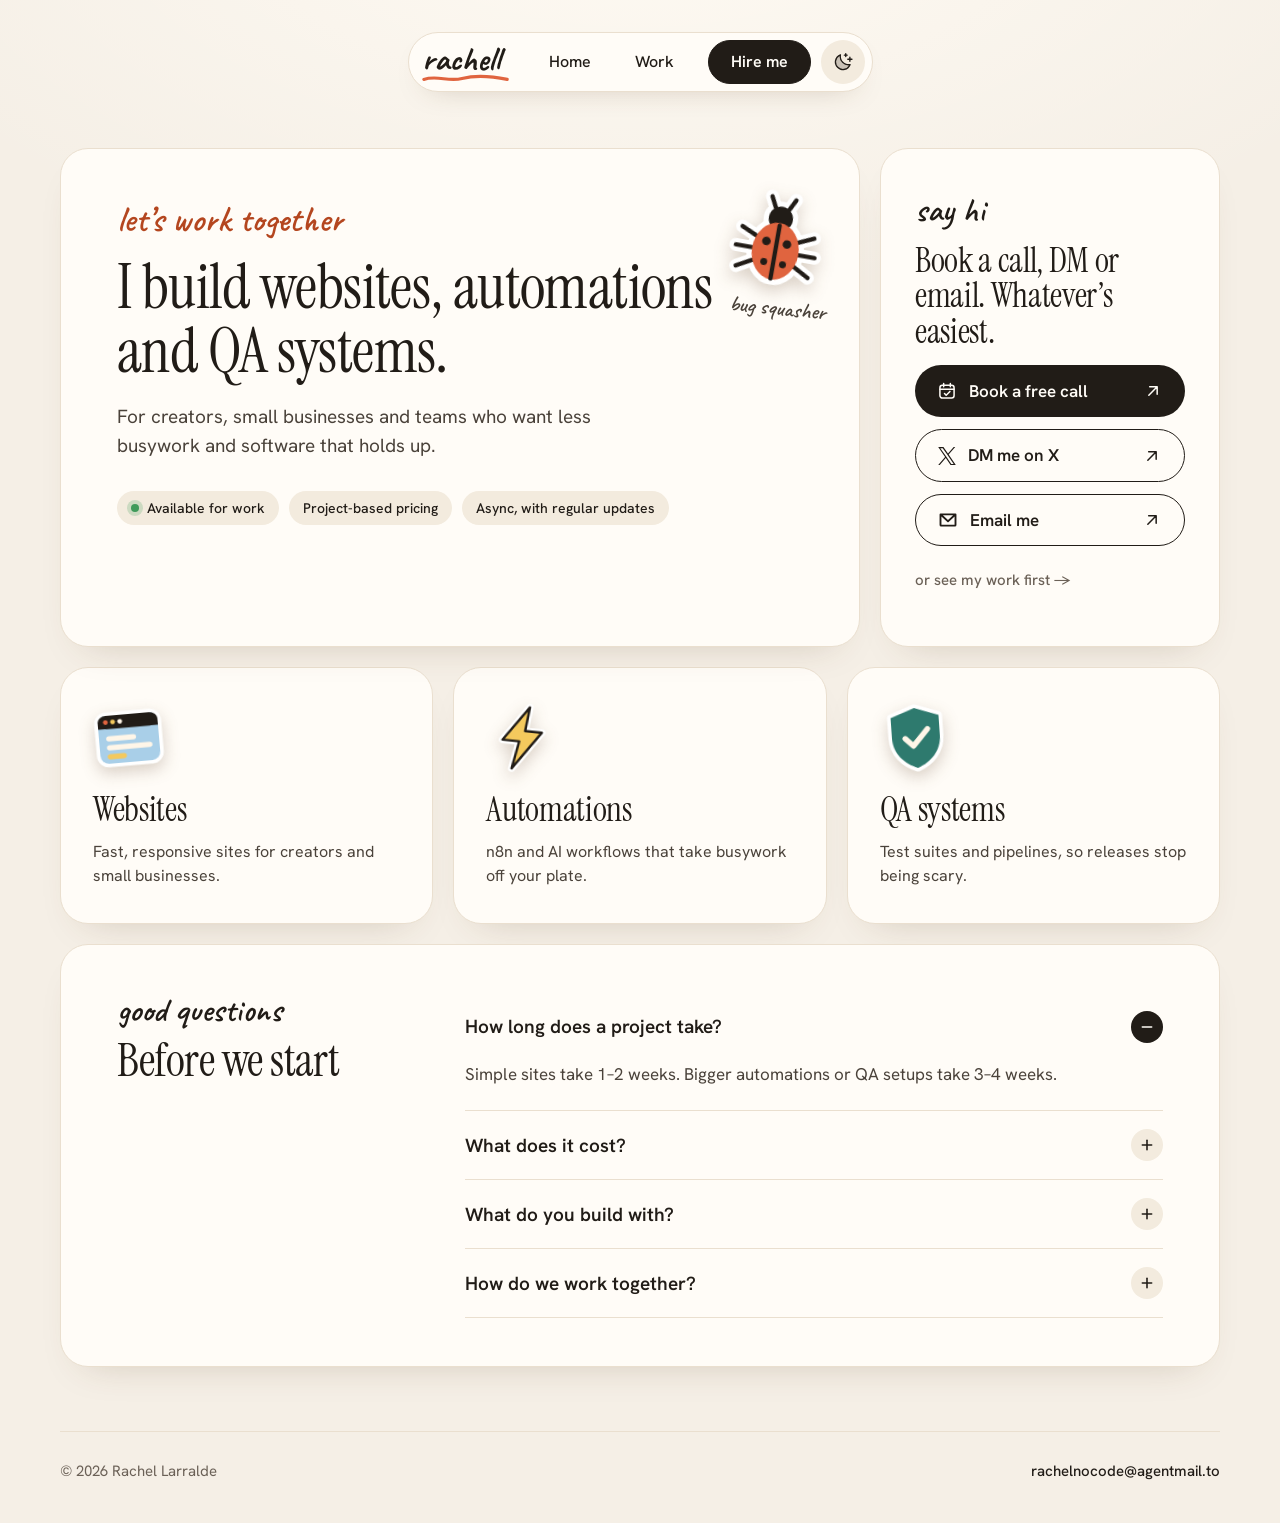
==== commit 7d2c0f48: "feat: add Book a call page with Cal.com embed - New /book/ page in the warm bento style with inline " ====
--- a/hire-me/index.html
+++ b/hire-me/index.html
@@ -75,11 +75,14 @@
       <section class="card say-hi" aria-labelledby="say-hi-title">
         <div class="say-hi__text">
           <span class="hand card-label">say hi</span>
-          <h2 class="serif say-hi__title" id="say-hi-title">DMs or email, whatever’s easiest.</h2>
+          <h2 class="serif say-hi__title" id="say-hi-title">Book a call, DM or email. Whatever’s easiest.</h2>
         </div>
         <div class="say-hi__actions">
-          <!-- TODO: X handle -->
-          <a class="btn btn--block lift" href="https://x.com/YOUR_HANDLE" target="_blank" rel="noopener">
+          <a class="btn btn--block lift" href="/book/">
+            <span class="say-hi__label"><svg class="ic say-hi__cal" viewBox="0 0 24 24" aria-hidden="true"><rect x="3.5" y="5" width="17" height="15.5" rx="3"/><path d="M3.5 10 H20.5 M8 3 V7 M16 3 V7 M9 15 L11 17 L15.5 12.5"/></svg>Book a free call</span>
+            <svg class="ic say-hi__arrow" viewBox="0 0 24 24" aria-hidden="true"><path d="M7 17 L17 7 M8 7 H17 V16"/></svg>
+          </a>
+          <a class="btn btn--outline btn--block lift" href="https://x.com/rachelnocode" target="_blank" rel="noopener">
             <span class="say-hi__label"><svg class="ic-fill say-hi__x" viewBox="0 0 24 24" aria-hidden="true"><path d="M14.234 10.162 22.977 0h-2.072l-7.591 8.824L7.251 0H.258l9.168 13.343L.258 24H2.33l8.016-9.318L16.749 24h6.993zm-2.837 3.299-.929-1.329L3.076 1.56h3.182l5.965 8.532.929 1.329 7.754 11.09h-3.182z"/></svg>DM me on X<span class="visually-hidden"> (opens in a new tab)</span></span>
             <svg class="ic say-hi__arrow" viewBox="0 0 24 24" aria-hidden="true"><path d="M7 17 L17 7 M8 7 H17 V16"/></svg>
           </a>
--- a/css/hire.css
+++ b/css/hire.css
@@ -50,6 +50,7 @@
 .say-hi__label { display: inline-flex; align-items: center; gap: 12px; }
 .say-hi__x { width: 18px; height: 18px; }
 .say-hi__mail { width: 20px; height: 20px; }
+.say-hi__cal { width: 20px; height: 20px; }
 .say-hi__arrow { width: 20px; height: 20px; }
 .say-hi__more {
   display: inline-flex;
